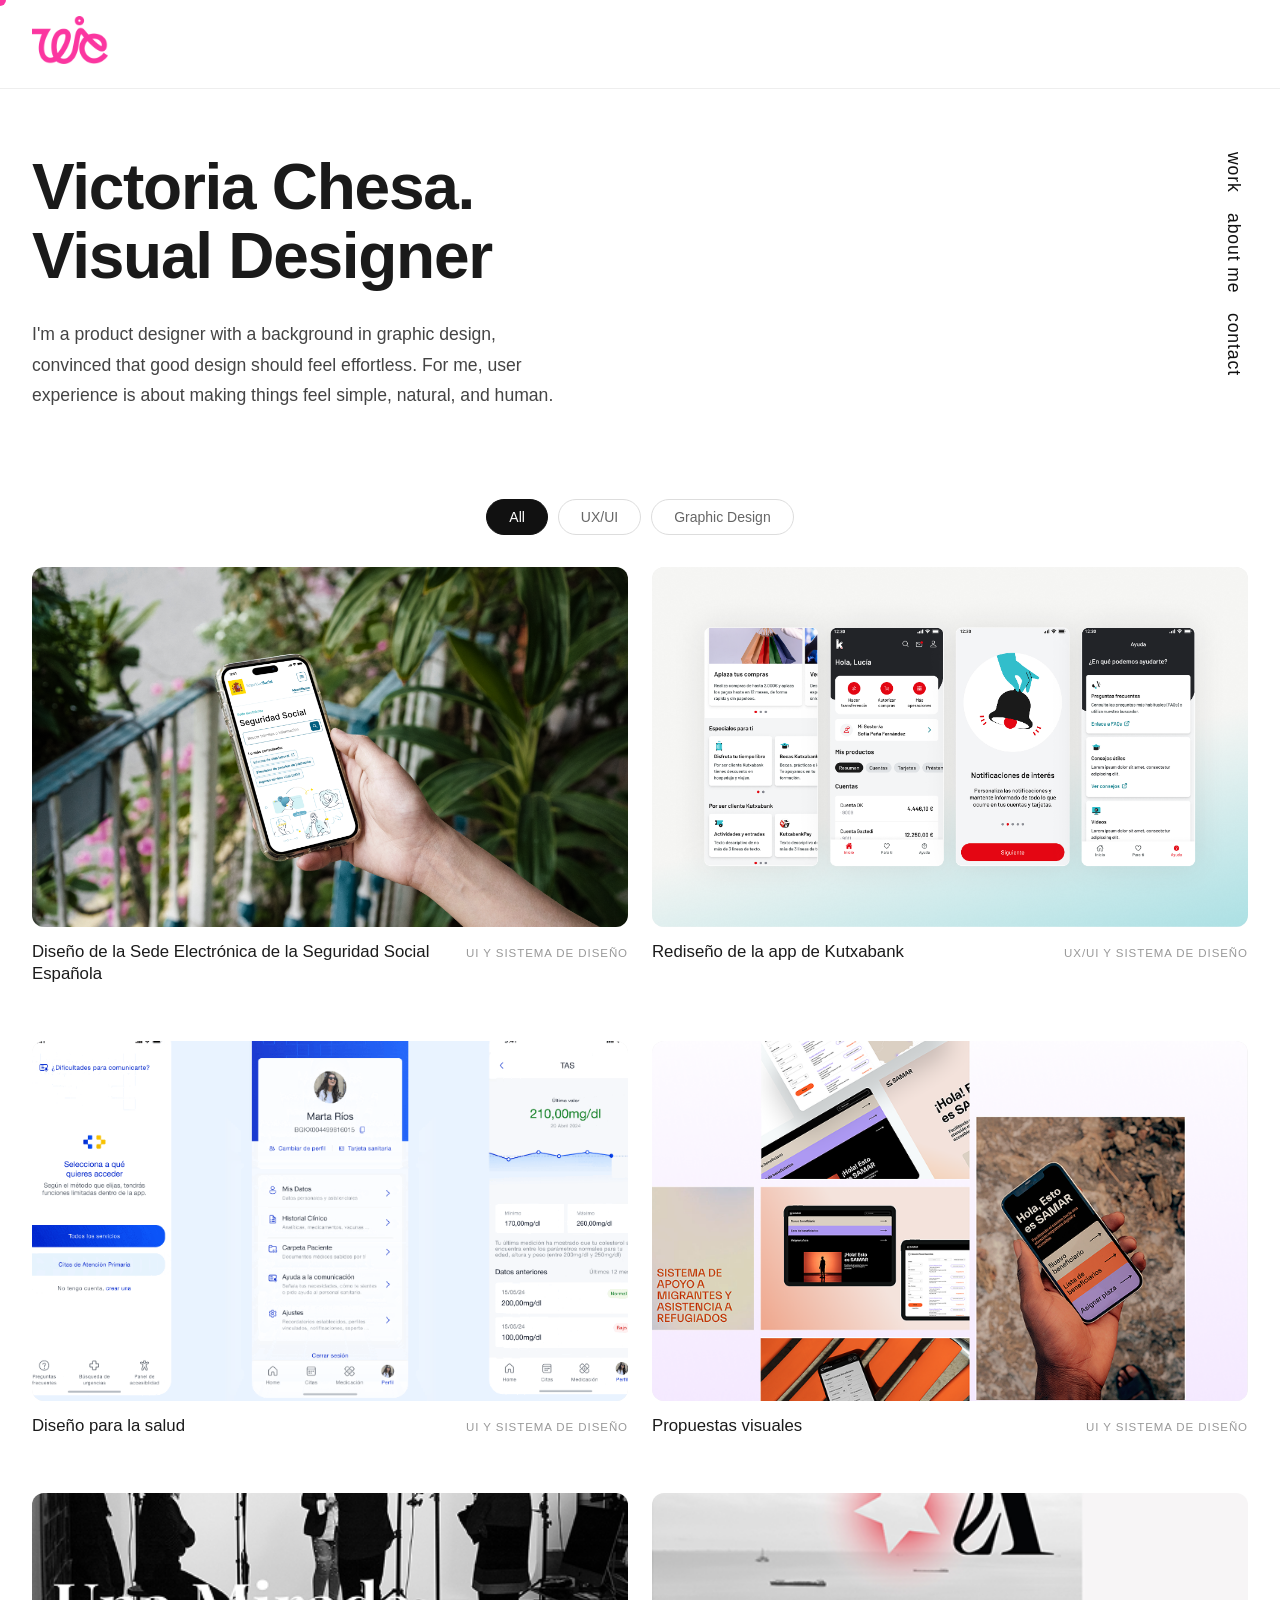
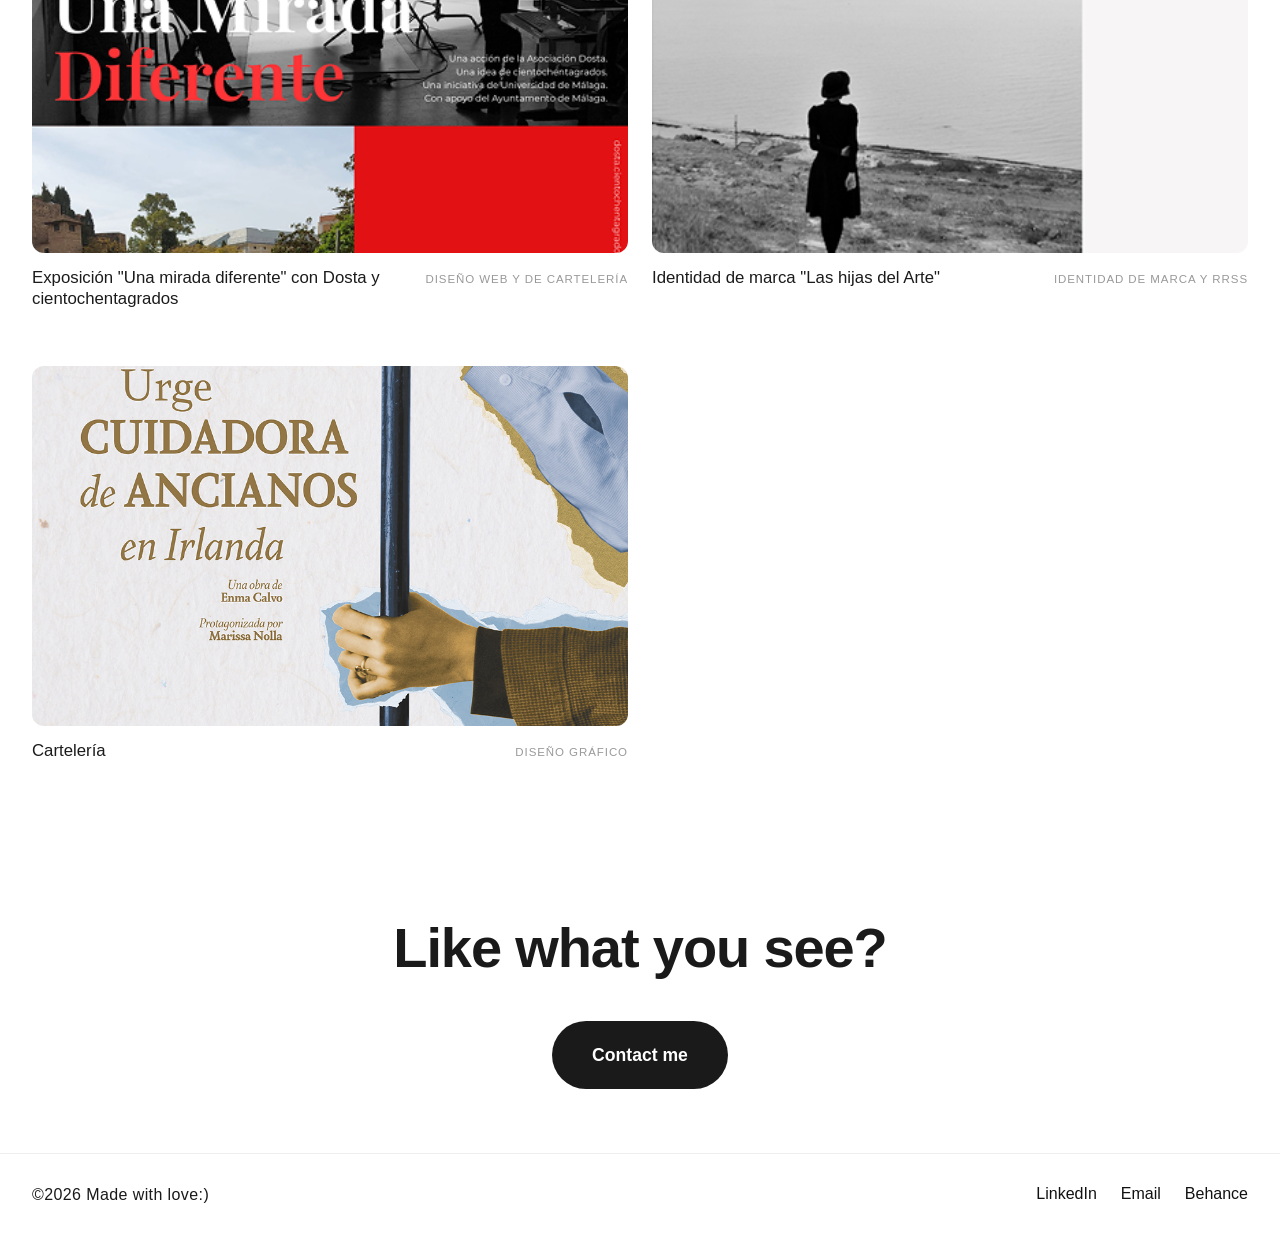
==== index.html @ b7084492 "2agosto" ====
<!DOCTYPE html>
<html lang="es">
<head>
	<meta charset="UTF-8">
	<meta name="viewport" content="width=device-width, initial-scale=1.0">
	<title>Victoria Chesa - Visual Designer</title>
	<meta name="description" content="Victoria Chesa - Diseñadora Visual Portfolio">

	<!-- Custom CSS -->
	<link rel="stylesheet" href="assets/css/main.css">

	<!-- Fonts -->
	<link href="https://api.fontshare.com/v2/css?f[]=satoshi@1&f[]=poppins@1&display=swap" rel="stylesheet">

	<!-- Favicon -->
	<link rel="icon" href="assets/img/favicon.png">
</head>
<body>

	<!-- Header -->
	<header class="main-header">
		<div class="container">
			<a href="index.html">
				<img src="assets/img/pixel rosa.png" class="logo" alt="Victoria Chesa">
			</a>
			<div class="clearfix"></div>
		</div>
	</header>

	<!-- Main -->
	<main>
		<div class="container">

			<!-- Hero -->
			<div class="hero">
				<h1 class="intro__title">
					<span class="hero-highlight">Victoria Chesa.</span><br>
					Visual Designer
				</h1>
				<p class="hero-description">
					I'm a product designer with a background in graphic design, convinced that good design should feel effortless. For me, user experience is about making things feel simple, natural, and human.
				</p>
				<ul class="social-links">
					<li><a href="#works">work</a></li>
					<li><a href="about.html">about me</a></li>
					<li><a href="#contact">contact</a></li>
				</ul>
			</div>

			<!-- Portfolio Filters -->
			<div class="portfolio-filters" id="works">
				<button class="filter-btn active" data-filter="all">All</button>
				<button class="filter-btn" data-filter="uxui">UX/UI</button>
				<button class="filter-btn" data-filter="graphic">Graphic Design</button>
			</div>

			<!-- Portfolio Grid -->
			<div class="portfolio-grid">

				<a href="single-project-SEDE.html">
					<div class="item" data-category="uxui">
						<div class="item-img">
							<img src="assets/img/SEDE-MOCKUP.png" alt="SEDE" class="img-cover">
						</div>
						<div class="item-meta">
							<h2 class="item-title">Diseño de la Sede Electrónica de la Seguridad Social Española</h2>
							<h4>UI y Sistema de diseño</h4>
						</div>
					</div>
				</a>

				<a href="single-project-KUTXA.html">
					<div class="item" data-category="uxui">
						<div class="item-img">
							<img src="assets/img/KUTXA_1.png" alt="Kutxabank" class="img-cover">
						</div>
						<div class="item-meta">
							<h2 class="item-title">Rediseño de la app de Kutxabank</h2>
							<h4>UX/UI y Sistema de diseño</h4>
						</div>
					</div>
				</a>

				<a href="single-project-HEALTH.html">
					<div class="item" data-category="uxui">
						<div class="item-img">
							<img src="assets/img/gifmiscs.gif" alt="Health" class="img-cover">
						</div>
						<div class="item-meta">
							<h2 class="item-title">Diseño para la salud</h2>
							<h4>UI y Sistema de diseño</h4>
						</div>
					</div>
				</a>

				<a href="single-project-MIX.html">
					<div class="item" data-category="uxui">
						<div class="item-img">
							<img src="assets/img/MIX-SAMAR.png" alt="Mix" class="img-cover">
						</div>
						<div class="item-meta">
							<h2 class="item-title">Propuestas visuales</h2>
							<h4>UI y Sistema de diseño</h4>
						</div>
					</div>
				</a>

				<a href="single-project-DOSTA.html">
					<div class="item" data-category="graphic">
						<div class="item-img">
							<img src="assets/img/DOSTA-2.png" alt="Dosta" class="img-cover">
						</div>
						<div class="item-meta">
							<h2 class="item-title">Exposición "Una mirada diferente" con Dosta y cientochentagrados</h2>
							<h4>Diseño web y de cartelería</h4>
						</div>
					</div>
				</a>

				<a href="single-project-LHDA.html">
					<div class="item" data-category="graphic">
						<div class="item-img">
							<img src="assets/img/LHDA-2.png" alt="Las Hijas del Arte" class="img-cover">
						</div>
						<div class="item-meta">
							<h2 class="item-title">Identidad de marca "Las hijas del Arte"</h2>
							<h4>Identidad de marca y RRSS</h4>
						</div>
					</div>
				</a>

				<a href="single-project-CARTELES.html">
					<div class="item" data-category="graphic">
						<div class="item-img">
							<img src="assets/img/CUIDADORA.png" alt="Cartelería" class="img-cover">
						</div>
						<div class="item-meta">
							<h2 class="item-title">Cartelería</h2>
							<h4>Diseño gráfico</h4>
						</div>
					</div>
				</a>

			</div> <!-- /.portfolio-grid -->

			<!-- Footer CTA -->
			<div class="cta" id="contact">
				<h1>Like what you see?</h1>
				<a href="contact.html" class="btn">Contact me</a>
			</div>

		</div> <!-- /.container -->
	</main>

	<!-- Footer -->
	<footer class="footer-default">
		<div class="container">
			<p class="copyright">©2026 Made with love:)</p>
			<ul class="follow-us-links">
				<li><a href="#">LinkedIn</a></li>
				<li><a href="#">Email</a></li>
				<li><a href="#">Behance</a></li>
			</ul>
		</div>
	</footer>

	<!-- JavaScript -->
	<script src="assets/js/main.js"></script>

</body>
</html>
---- assets/css/main.css ----
/*PORTFOLIO VICTORIA CHESA - CSS FINAL LIMPIO*/

/*-----------------------------------------------------
1. General styles
-----------------------------------------------------*/

* {
  box-sizing: border-box;
  margin: 0;
  padding: 0;
}

html {
  overflow-x: hidden;
  overflow-y: scroll;
  scroll-behavior: smooth;
}

body {
  font-family: 'Satoshi', sans-serif;
  font-size: 100%;
  line-height: 1.6;
  background: #fff;
}

/*-----------------------------------------------------
2. Tipografía
-----------------------------------------------------*/

h1, h2 {
  font-family: 'Satoshi', sans-serif;
}

h4, p {
 font-family: 'Poppins', sans-serif;
}

h1 {
  font-size: clamp(2.8rem, 5vw, 4rem);
  font-weight: 800;
  line-height: 1.05;
  letter-spacing: -0.02em;
  color: #1a1a1a;
  -webkit-font-smoothing: antialiased;
  -moz-osx-font-smoothing: grayscale;
}

h2 {
  /* ANTES: 1.25rem — sin peso visual suficiente en cards */
  font-size: 1.4rem;
  font-weight: 600;
  line-height: 1.3;
  color: #1b1b1b;
}

h4 {
  font-size: 0.875rem;
  font-weight: 400;
  line-height: 1.4;
  text-transform: uppercase;
  letter-spacing: 0.05em;
  color: #666;
}

p {
  font-family: 'Poppins', sans-serif;
  font-size: 1rem;
  line-height: 1.7;
  font-weight: 400;
  color: #1a1a1a;
}

a {
  text-decoration: none;
  transition: all 0.2s ease;
  color: #111;
}

/*-----------------------------------------------------
3. Utilidades
-----------------------------------------------------*/

.container {
  /* ANTES: max-width 1170px con padding 20px — demasiado estrecho */
  max-width: 1280px;
  margin: auto;
  padding: 0 48px;
}

.clearfix {
  clear: both;
}

.img-cover {
  display: block;
  object-fit: cover;
  height: 100%;
  width: 100%;
}

.img-responsive {
  display: block;
  max-width: 100%;
  height: auto;
}

.btn {
  display: inline-flex;
  align-items: center;
  gap: 16px;
  padding: 20px 40px;
  background-color: #1a1a1a;
  color: #fff;
  font-family: 'Satoshi', sans-serif;
  font-weight: 600;
  font-size: 1.1rem;
  border-radius: 50px;
  transition: transform 0.3s ease, background-color 0.3s ease;
  border: none;
  cursor: pointer;
}

.btn:hover {
  background-color: #333;
  transform: translateY(-2px);
}

/*-----------------------------------------------------
4. Scroll Anchors
-----------------------------------------------------*/

#works {
  scroll-margin-top: 100px;
}

#contact {
  scroll-margin-top: 80px;
}

/*-----------------------------------------------------
5. Header
-----------------------------------------------------*/

.main-header {
  /* ANTES: padding 24px — un poco alto, se compacta */
  padding: 16px 0;
  position: sticky;
  top: 0;
  background: #fff;
  z-index: 100;
  border-bottom: 1px solid #eee;
}

.main-header .container {
  display: flex;
  justify-content: space-between;
  align-items: center;
}

.logo {
  height: 48px;
  width: auto;
}

.open-nav {
  display: none;
  cursor: pointer;
}

/*-----------------------------------------------------
6. Hero Section
-----------------------------------------------------*/

.hero {
  padding: 64px 0 48px;
  position: relative;
  width: 100%;
}

.intro__title {
  font-family: 'Satoshi', sans-serif;
  font-weight: 800;
  font-size: clamp(2.8rem, 5vw, 4rem);
  line-height: 1.08;
  color: #1a1a1a;
  margin: 0 0 28px 0;
  text-align: left;
  -webkit-font-smoothing: antialiased;
  -moz-osx-font-smoothing: grayscale;
}

.hero-highlight {
  font-weight: 800;
  display: inline;
}

.hero-description {
  font-family: 'Poppins', sans-serif;
  /* ANTES: 1.25rem — parecía grande pero en ese mar de espacio se perdía */
  font-size: 1.1rem;
  line-height: 1.75;
  color: #444;
  text-align: left;
  margin: 0;
  /* ANTES: max-width 700px — demasiado ancho, difícil de leer y sin tensión */
  max-width: 540px;
}

/* Menú vertical DERECHA */
.hero .social-links {
  list-style: none;
  position: absolute;
  right: 0;
  top: 50%;
  transform: translateY(-50%);
  margin: 0;
  padding: 0;
}

.hero .social-links li {
  font-size: 1.1rem;
  font-weight: 500;
  letter-spacing: 0.05em;
  /* ANTES: margin-bottom 32px — mucho espacio entre items del menú */
  margin-bottom: 20px;
  writing-mode: vertical-rl;
  text-transform: lowercase;
}

.hero .social-links a {
  color: #111;
  transition: color 0.2s ease;
}

.hero .social-links a:hover {
  color: #FB36A0;
}

/*-----------------------------------------------------
7. Portfolio Filters
-----------------------------------------------------*/

.portfolio-filters {
  display: flex;
  justify-content: center;
  gap: 10px;
  margin: 40px 0 32px;
  padding: 0 48px;
}

.filter-btn {
  padding: 9px 22px;
  border-radius: 999px;
  border: 1px solid #ddd;
  background: transparent;
  font-family: 'Satoshi', sans-serif;
  font-size: 0.875rem;
  font-weight: 500;
  color: #666;
  cursor: pointer;
  transition: all 0.2s ease;
}

.filter-btn.active,
.filter-btn:hover {
  background: #111;
  color: #fff;
  border-color: #111;
}

/*-----------------------------------------------------
8. Portfolio Grid
-----------------------------------------------------*/
.portfolio-grid {
  display: grid;
  grid-template-columns: repeat(2, 1fr);
  gap: 24px;
  row-gap: 56px;
  padding: 0 0 80px;
}

.portfolio-grid a {
  text-decoration: none;
  color: inherit;
  display: block;
}

.item {
  background: transparent;
  padding: 0;
  display: flex;
  flex-direction: column;
  width: 100%;
  height: auto;
  border-radius: 0;
  transition: none;
}

/* Wrapper relativo para el overlay de hover */
.item-img {
  position: relative;
  width: 100%;
  aspect-ratio: 3 / 2;
  overflow: hidden;
  border-radius: 12px;
  margin-bottom: 14px;
  background: #f0f0f0;
}

.item-img img {
  width: 100%;
  height: 100%;
  object-fit: cover;
  transition: transform 0.5s ease;
}

/* Overlay oscuro en hover */
.item-img::after {
  content: '';
  position: absolute;
  inset: 0;
  background: rgba(0, 0, 0, 0.28);
  opacity: 0;
  transition: opacity 0.35s ease;
  border-radius: 12px;
}

/* Badge "Ver proyecto" en hover */
.item-img::before {
  content: 'Ver proyecto →';
  position: absolute;
  top: 50%;
  left: 50%;
  transform: translate(-50%, -50%) scale(0.9);
  z-index: 2;
  background: #fff;
  color: #111;
  font-family: 'Satoshi', sans-serif;
  font-size: 0.8rem;
  font-weight: 600;
  letter-spacing: 0.06em;
  text-transform: uppercase;
  padding: 10px 20px;
  border-radius: 999px;
  opacity: 0;
  transition: opacity 0.35s ease, transform 0.35s ease;
  white-space: nowrap;
}

.portfolio-grid a:hover .item-img img {
  transform: scale(1.04);
}

.portfolio-grid a:hover .item-img::after {
  opacity: 1;
}

.portfolio-grid a:hover .item-img::before {
  opacity: 1;
  transform: translate(-50%, -50%) scale(1);
}

/* Texto debajo: título izquierda, categoría derecha */
.item-meta {
  display: flex;
  justify-content: space-between;
  align-items: baseline;
  gap: 16px;
}

.item-title {
  font-family: 'Satoshi', sans-serif;
  font-size: 1.05rem;
  font-weight: 400;
  line-height: 1.3;
  margin: 0;
  color: #1b1b1b;
}

.item h4 {
  font-family: 'Satoshi', sans-serif;
  font-size: 0.72rem;
  font-weight: 500;
  text-transform: uppercase;
  letter-spacing: 0.08em;
  color: #999;
  margin: 0;
  white-space: nowrap;
}

/*-----------------------------------------------------
9. Footer CTA
-----------------------------------------------------*/

.cta {
  text-align: center;
  /* ANTES: padding 120px 0 80px — demasiado espacio encima */
  padding: 72px 0 64px;
  width: 100%;
}

.cta h1 {
  font-size: 3.5rem;
  font-weight: 900;
  line-height: 1.2;
  margin-bottom: 40px;
  color: #1a1a1a;
}

/*-----------------------------------------------------
10. Footer Simple
-----------------------------------------------------*/

.footer-default {
  height: 80px;
  line-height: 80px;
  border-top: 1px solid #eee;
}

.footer-default .container {
  display: flex;
  justify-content: space-between;
  align-items: center;
}

.footer-default .copyright {
  float: left;
  font-weight: 500;
  letter-spacing: 0.4px;
}

.footer-default .follow-us-links {
  list-style: none;
  display: flex;
  gap: 24px;
  margin: 0;
  padding: 0;
  float: right;
}

.footer-default .follow-us-links li {
  margin: 0;
}

.footer-default .follow-us-links a {
  color: #111;
  font-size: 1rem;
  transition: color 0.2s ease;
  line-height: 1;
}

.footer-default .follow-us-links a:hover {
  color: #FB36A0;
}

/*-----------------------------------------------------
11. Single Project Page
-----------------------------------------------------*/
.single-project .intro {
  margin: 72px 0 88px 0;
}

.single-project .intro h1 {
  font-size: 3.75rem;
  font-weight: 600;
  margin: 0 0 25px -3px;
  text-transform: none;
}

.single-project .intro ul {
  float: left;
  list-style: none;
  margin-top: 48px;
  width: 50%;
}

.single-project .intro ul li {
  font-size: 1rem;
  font-weight: 300;
  letter-spacing: .1px;
  margin-bottom: 8px;
  text-transform: capitalize;
}

.single-project .intro p {
  float: right;
  font-size: 1.125rem;
  font-weight: 300;
  line-height: 1.9;
  margin-top: 48px;
  width: 50%;
}

.single-project .info {
  font-size: 1.125rem;
  font-weight: 300;
  line-height: 1.9;
  margin: 110px 0;
  width: 60%;
}

.img-full {
  height: 100%;
  width: 100%;
}

.img-halved .item {
  float: left;
  height: 670px;
  width: 48.75%;
}

.single-project img {
  display: block;
  width: 100%;
  height: 100%;
  object-fit: cover;
}

/*-----------------------------------------------------
14. Project Navigation
-----------------------------------------------------*/

.project-navigation-simple {
  display: flex;
  justify-content: space-between;
  align-items: center;
  margin-top: 100px;
  padding: 48px 0;
  border-top: 1px solid #eee;
  max-width: 1280px;
  margin-left: auto;
  margin-right: auto;
  padding-left: 48px;
  padding-right: 48px;
}

.nav-btn {
  font-family: 'Satoshi', sans-serif;
  font-size: 1.5rem;
  font-weight: 700;
  color: #111;
  text-decoration: none;
  transition: color 0.2s ease;
}

.nav-btn:hover {
  color: #FB36A0;
}

/*-----------------------------------------------------
15. Ocultar menú móvil en desktop
-----------------------------------------------------*/

.aside-navigation-overlay {
  display: none;
}

/*-----------------------------------------------------
16. Responsive
-----------------------------------------------------*/

@media (max-width: 1280px) {
  .container {
    padding: 0 32px;
  }

  .portfolio-grid {
    grid-template-columns: repeat(2, 1fr);
    padding: 0 0 80px;
  }

  .item-img {
    height: 360px;
  }
}

@media (max-width: 1024px) {
  .container {
    padding: 0 24px;
  }

  .item-img {
    height: 320px;
  }

  .gallery-item {
    width: 500px;
    height: 350px;
  }
}

@media (max-width: 768px) {
  .open-nav {
    display: block;
  }

  .container {
    padding: 0 20px;
  }

  .hero {
    padding: 48px 0 40px;
  }

  .intro__title {
    font-size: 2.5rem;
    text-align: center;
    margin-bottom: 16px;
  }

  .hero-description {
    font-size: 1rem;
    text-align: center;
  }

  .hero .social-links {
    position: static;
    display: flex;
    flex-direction: row;
    justify-content: center;
    gap: 16px;
    margin-top: 32px;
  }

  .hero .social-links li {
    writing-mode: horizontal-tb;
    margin-bottom: 0;
    font-size: 0.9rem;
  }

  .portfolio-filters {
    gap: 8px;
    margin: 20px 0 20px;
  }

  .filter-btn {
    padding: 8px 16px;
    font-size: 0.8rem;
  }

  .portfolio-grid {
    grid-template-columns: 1fr;
    gap: 24px;
    padding: 0 0 60px;
  }

  .item {
    width: 100%;
    padding: 16px 16px 20px;
  }

  .item-img {
    height: 260px;
  }

  .cta {
    padding: 60px 20px 48px;
  }

  .cta h1 {
    font-size: 2rem;
  }

  .footer-default .container {
    flex-direction: column;
    gap: 24px;
    text-align: center;
  }

  .intro-grid {
    grid-template-columns: 1fr;
    gap: 32px;
  }

  .single-project .intro h1 {
    font-size: 2rem;
    margin-bottom: 24px;
  }

  .gallery-scroll {
    padding: 20px;
  }

  .gallery-item {
    width: 85vw;
    height: 300px;
  }

  .single-project .info {
    margin: 60px 0;
  }

  .img-halved {
    grid-template-columns: 1fr;
    gap: 20px;
  }

  .project-navigation-simple {
    margin-top: 60px;
    padding: 32px 20px;
  }

  .nav-btn {
    font-size: 1.2rem;
  }
}

@media (min-width: 769px) {
  .open-nav {
    display: none;
  }
}

/* Fix imágenes en páginas de proyecto */
.single-project .item {
  background: none;
  border-radius: 0;
}

* { cursor: none; }

.cursor {
  width: 12px;
  height: 12px;
  background: #FB36A0;
  border-radius: 50%;
  position: fixed;
  top: 0;
  left: 0;
  pointer-events: none;
  z-index: 9999;
  transform: translate(-50%, -50%);
  transition: transform 0.15s ease, width 0.2s ease, height 0.2s ease;
}

.cursor.hover {
  width: 28px;
  height: 28px;
  background: #FB36A0;
  opacity: 0.5;
}

/*-----------------------------------------------------
About Me
-----------------------------------------------------*/

.about-wrapper {
  padding: 64px 0 100px;
}

.about-intro {
  display: grid;
  grid-template-columns: 1fr 1fr;
  gap: 80px;
  margin-bottom: 56px;
  align-items: end;
}

.about-intro h1 {
  font-size: clamp(2.4rem, 4vw, 3.4rem);
  font-weight: 800;
  line-height: 1.06;
  letter-spacing: -0.02em;
  color: #1a1a1a;
  margin-bottom: 20px;
}

.about-bio {
  font-family: 'Poppins', sans-serif;
  font-size: 0.95rem;
  line-height: 1.75;
  color: #555;
}

.about-grid {
  display: grid;
  grid-template-columns: repeat(12, 1fr);
  gap: 12px;
}

.cell--photo {
  grid-column: span 4;
  border-radius: 16px;
  overflow: hidden;
  min-height: 500px;
  background: #f0f0f0;
}

.cell--photo img {
  width: 100%; height: 100%;
  object-fit: cover; display: block;
}

.cell--photo-placeholder {
  width: 100%; height: 100%; min-height: 500px;
  display: flex; align-items: center;
  justify-content: center; flex-direction: column;
  gap: 8px; color: #ccc;
  font-family: 'Satoshi', sans-serif; font-size: 0.8rem;
}

.cell--exp {
  grid-column: span 4;
  padding: 32px 28px;
  display: flex;
  flex-direction: column;
  gap: 36px;
}

.exp-block-label {
  font-family: 'Satoshi', sans-serif;
  font-size: 0.7rem;
  font-weight: 600;
  text-transform: uppercase;
  letter-spacing: 0.1em;
  color: #bbb;
  margin-bottom: 14px;
  display: block;
}

.exp-row {
  display: flex;
  justify-content: space-between;
  align-items: baseline;
  padding: 9px 0;
  border-bottom: 1px solid #f0f0f0;
  gap: 12px;
}

.exp-row:last-child { border-bottom: none; }

.exp-name {
  font-family: 'Satoshi', sans-serif;
  font-size: 0.88rem;
  font-weight: 500;
  color: #1a1a1a;
}

.exp-role {
  font-family: 'Poppins', sans-serif;
  font-size: 0.72rem;
  color: #aaa;
  flex-shrink: 0;
}

.cell--skills {
  grid-column: span 4;
  padding: 32px 28px;
}

.skills-pills {
  display: flex;
  flex-wrap: wrap;
  gap: 8px;
  margin-top: 4px;
}

.skills-pills span {
  font-family: 'Satoshi', sans-serif;
  font-size: 0.78rem;
  font-weight: 500;
  color: #555;
  border: 1px solid #e8e8e8;
  padding: 6px 14px;
  border-radius: 999px;
}

.cell--img {
  overflow: hidden;
  border-radius: 16px;
  background: #f0f0f0;
}

.cell--img img {
  width: 100%; height: 100%;
  min-height: 220px;
  object-fit: cover; display: block;
  transition: transform 0.4s ease;
}

.cell--img:hover img { transform: scale(1.04); }

.cell--img-placeholder {
  width: 100%; min-height: 220px;
  display: flex; align-items: center;
  justify-content: center; color: #ccc; font-size: 1.8rem;
}

.cell--photography { grid-column: span 6; }
.cell--art         { grid-column: span 6; }

.cell--social {
  grid-column: span 12;
  padding: 20px 0;
  display: flex;
  align-items: center;
  gap: 32px;
  border-top: 1px solid #f0f0f0;
  margin-top: 8px;
}

.cell--social span {
  font-family: 'Satoshi', sans-serif;
  font-size: 0.72rem;
  font-weight: 500;
  text-transform: uppercase;
  letter-spacing: 0.08em;
  color: #ccc;
}

.cell--social .social-item {
  font-family: 'Satoshi', sans-serif;
  font-size: 0.88rem;
  font-weight: 500;
  color: #1a1a1a;
  text-decoration: none;
  transition: color 0.2s ease;
}

.cell--social .social-item:hover { color: #FB36A0; }

@media (max-width: 1024px) {
  .about-grid { grid-template-columns: repeat(6, 1fr); }
  .cell--photo { grid-column: span 3; }
  .cell--exp   { grid-column: span 3; }
  .cell--skills { grid-column: span 6; }
  .cell--photography { grid-column: span 3; }
  .cell--art { grid-column: span 3; }
}

@media (max-width: 768px) {
  .about-wrapper { padding: 40px 0 80px; }
  .about-intro { grid-template-columns: 1fr; gap: 20px; }
  .about-grid  { grid-template-columns: 1fr; }
  .cell--photo, .cell--exp, .cell--skills,
  .cell--photography, .cell--art { grid-column: span 1; }
}
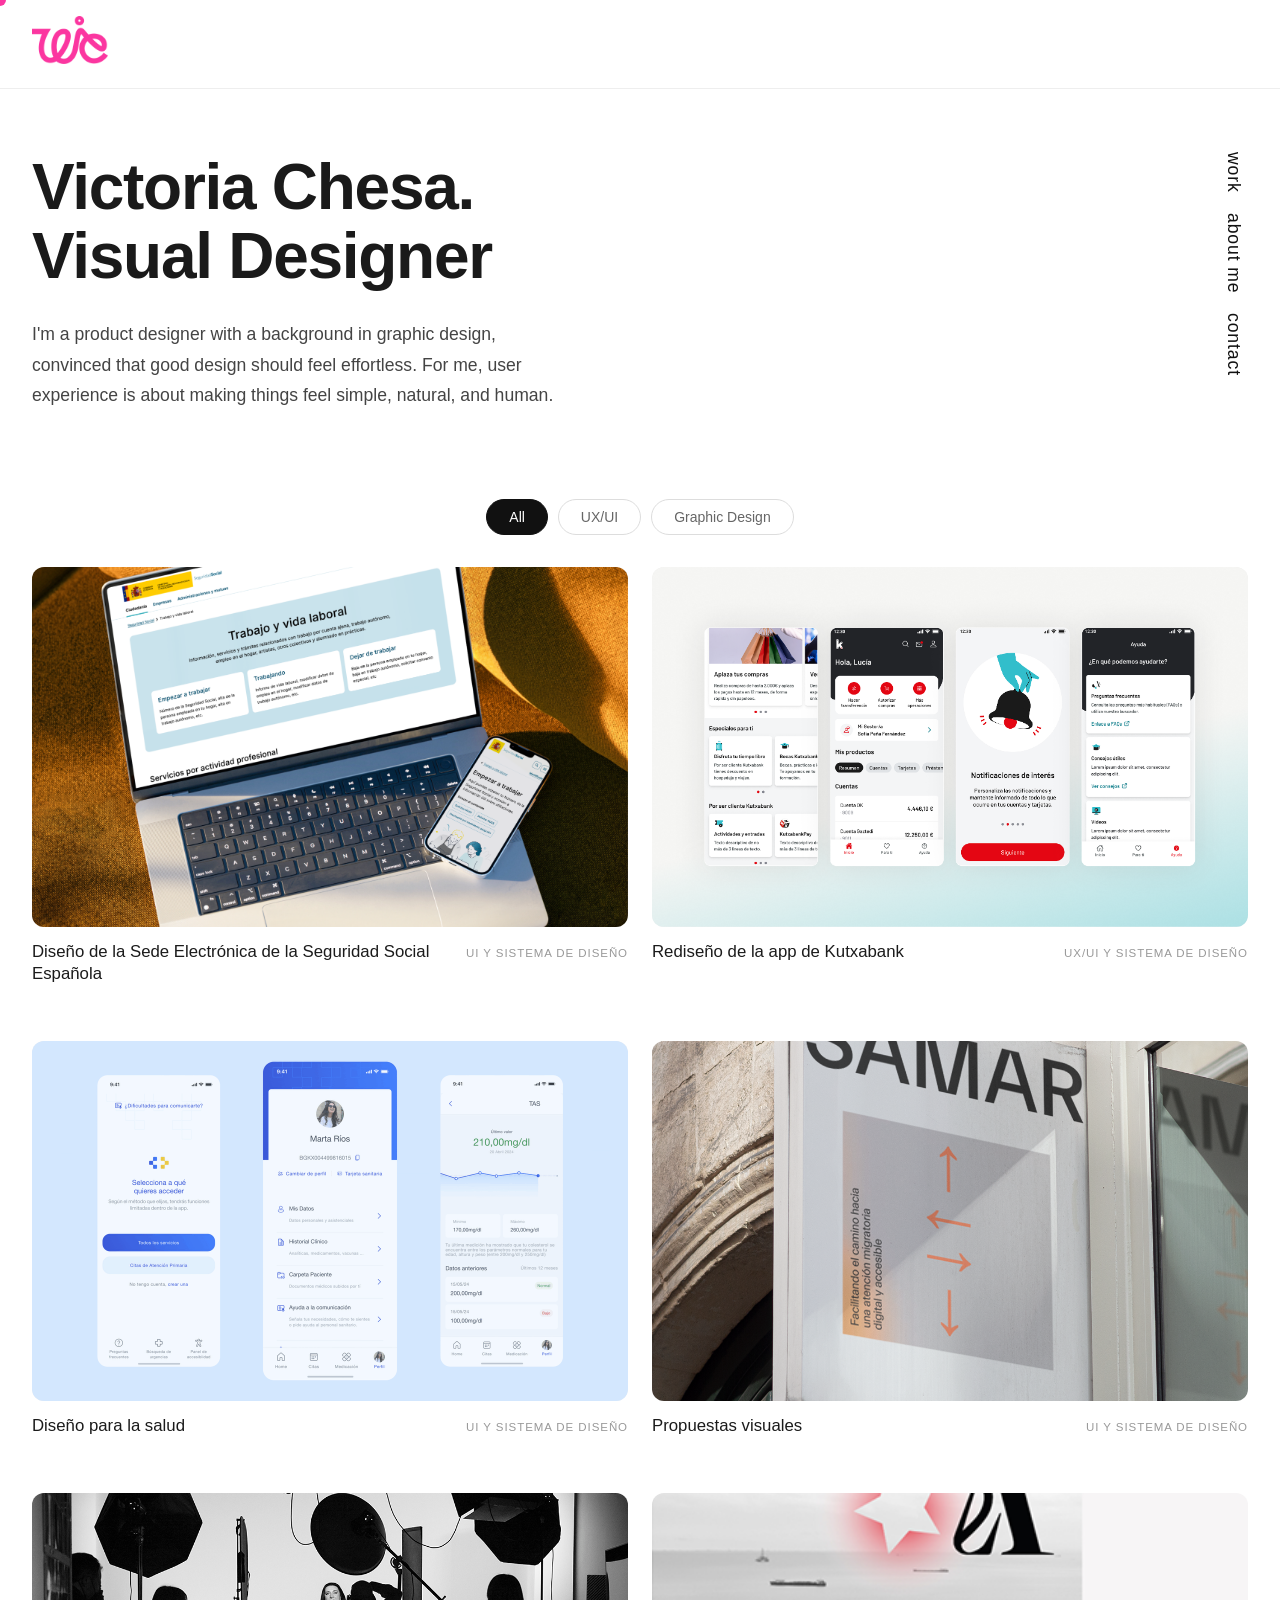
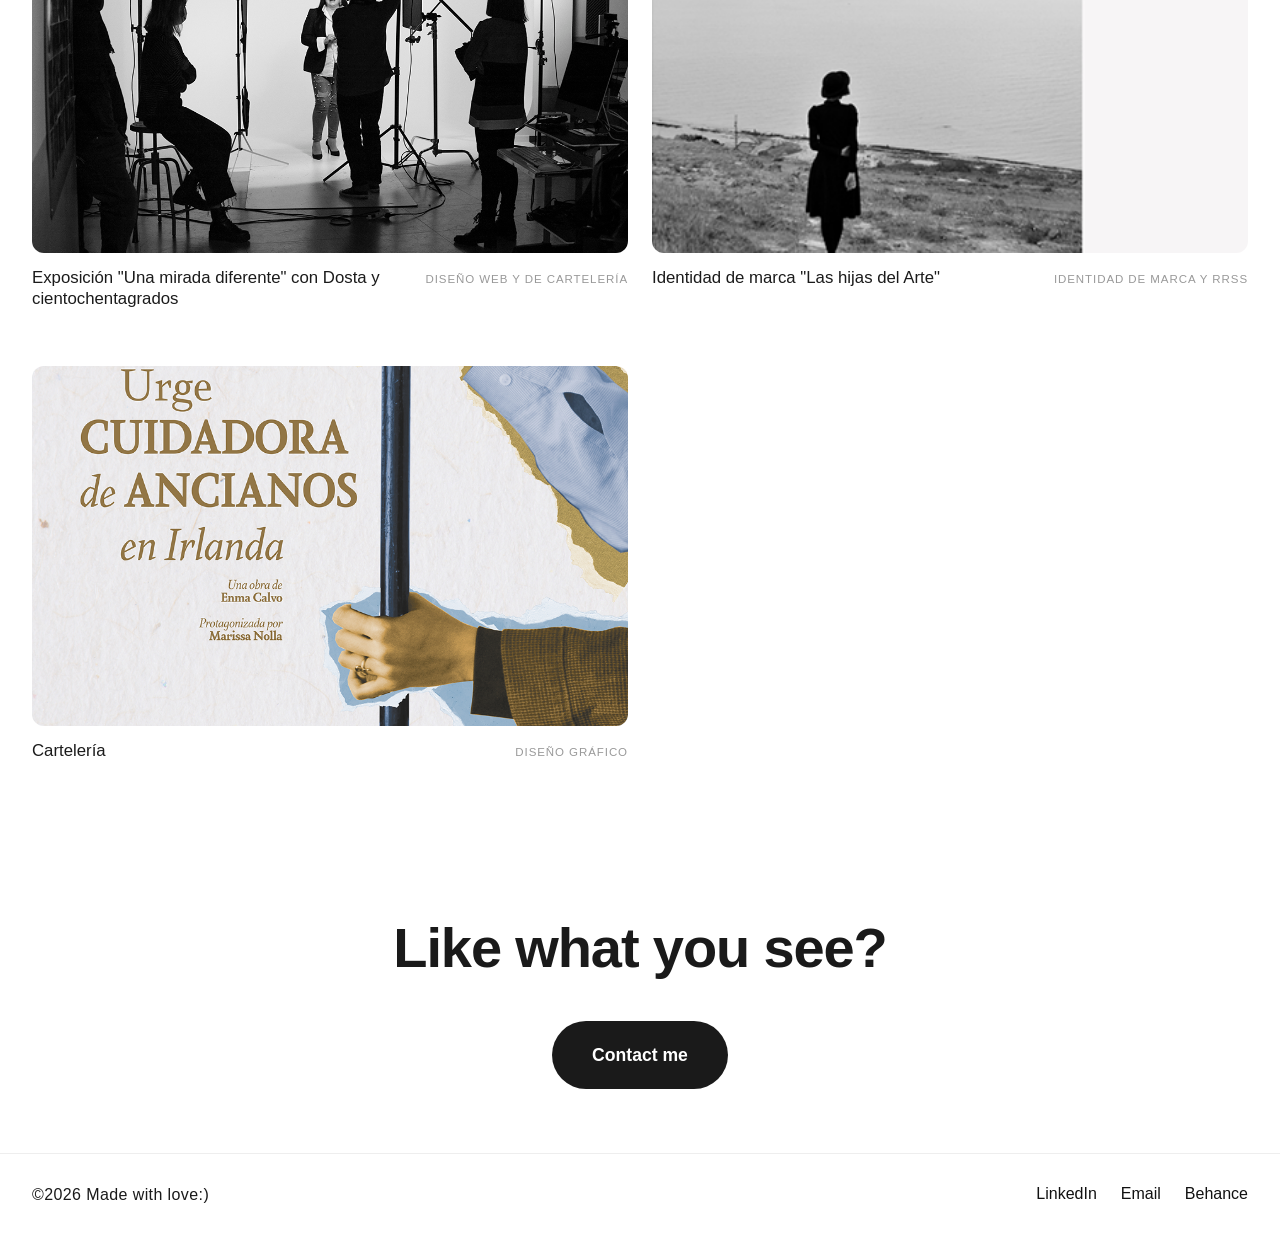
==== commit 59a24ca7: "lunes14" ====
--- a/index.html
+++ b/index.html
@@ -60,7 +60,7 @@
 				<a href="single-project-SEDE.html">
 					<div class="item" data-category="uxui">
 						<div class="item-img">
-							<img src="assets/img/SEDE-MOCKUP.png" alt="SEDE" class="img-cover">
+							<img src="assets/img/sede_portada.png" alt="SEDE" class="img-cover">
 						</div>
 						<div class="item-meta">
 							<h2 class="item-title">Diseño de la Sede Electrónica de la Seguridad Social Española</h2>
@@ -84,7 +84,7 @@
 				<a href="single-project-HEALTH.html">
 					<div class="item" data-category="uxui">
 						<div class="item-img">
-							<img src="assets/img/gifmiscs.gif" alt="Health" class="img-cover">
+							<img src="assets/img/videomiscs_ok.gif" alt="Health" class="img-cover">
 						</div>
 						<div class="item-meta">
 							<h2 class="item-title">Diseño para la salud</h2>
@@ -96,7 +96,7 @@
 				<a href="single-project-MIX.html">
 					<div class="item" data-category="uxui">
 						<div class="item-img">
-							<img src="assets/img/MIX-SAMAR.png" alt="Mix" class="img-cover">
+							<img src="assets/img/samar_portada.png" alt="Mix" class="img-cover">
 						</div>
 						<div class="item-meta">
 							<h2 class="item-title">Propuestas visuales</h2>
@@ -108,7 +108,7 @@
 				<a href="single-project-DOSTA.html">
 					<div class="item" data-category="graphic">
 						<div class="item-img">
-							<img src="assets/img/DOSTA-2.png" alt="Dosta" class="img-cover">
+							<img src="assets/img/dosta_portada.jpg" alt="Dosta" class="img-cover">
 						</div>
 						<div class="item-meta">
 							<h2 class="item-title">Exposición "Una mirada diferente" con Dosta y cientochentagrados</h2>
--- a/assets/css/main.css
+++ b/assets/css/main.css
@@ -740,199 +740,269 @@
   background: #FB36A0;
   opacity: 0.5;
 }
-
-/*-----------------------------------------------------
-About Me
+/*-----------------------------------------------------
+About
 -----------------------------------------------------*/
 
 .about-wrapper {
-  padding: 64px 0 100px;
-}
+  padding: 56px 0 100px;
+}
+
+
+/* INTRO */
 
 .about-intro {
   display: grid;
   grid-template-columns: 1fr 1fr;
-  gap: 80px;
+  gap: 48px;
   margin-bottom: 56px;
-  align-items: end;
+  align-items: start;
 }
 
 .about-intro h1 {
-  font-size: clamp(2.4rem, 4vw, 3.4rem);
+  font-family: 'Satoshi', sans-serif;
+  font-size: clamp(2.8rem, 5vw, 4rem);
   font-weight: 800;
-  line-height: 1.06;
+  line-height: 1.05;
   letter-spacing: -0.02em;
+  margin-bottom: 16px;
   color: #1a1a1a;
-  margin-bottom: 20px;
+  -webkit-font-smoothing: antialiased;
+  -moz-osx-font-smoothing: grayscale;
 }
 
 .about-bio {
   font-family: 'Poppins', sans-serif;
-  font-size: 0.95rem;
-  line-height: 1.75;
-  color: #555;
-}
+  font-size: 0.9rem;
+  line-height: 1.8;
+  color: #444;
+}
+
+
+/* GRID */
 
 .about-grid {
   display: grid;
   grid-template-columns: repeat(12, 1fr);
-  gap: 12px;
+  gap: 16px;
 }
 
 .cell--photo {
   grid-column: span 4;
-  border-radius: 16px;
-  overflow: hidden;
-  min-height: 500px;
-  background: #f0f0f0;
+  grid-row: 1;
 }
 
 .cell--photo img {
-  width: 100%; height: 100%;
-  object-fit: cover; display: block;
-}
-
-.cell--photo-placeholder {
-  width: 100%; height: 100%; min-height: 500px;
-  display: flex; align-items: center;
-  justify-content: center; flex-direction: column;
-  gap: 8px; color: #ccc;
-  font-family: 'Satoshi', sans-serif; font-size: 0.8rem;
+  width: 100%;
+  height: 100%;
+  display: block;
+  object-fit: cover;
 }
 
 .cell--exp {
   grid-column: span 4;
-  padding: 32px 28px;
+  grid-row: 1;
   display: flex;
   flex-direction: column;
-  gap: 36px;
-}
+  gap: 28px;
+}
+
+.cell--skills {
+  grid-column: span 4;
+  grid-row: 1;
+}
+
+
+/* CHIP — solo títulos de sección */
 
 .exp-block-label {
-  font-family: 'Satoshi', sans-serif;
-  font-size: 0.7rem;
-  font-weight: 600;
-  text-transform: uppercase;
-  letter-spacing: 0.1em;
-  color: #bbb;
-  margin-bottom: 14px;
-  display: block;
+  display: inline-flex;
+  padding: 6px 14px;
+  border-radius: 999px;
+  border: 1px solid #ddd;
+  background: transparent;
+  font-family: 'Satoshi', sans-serif;
+  font-size: 0.72rem;
+  font-weight: 500;
+  color: #666;
+  margin-bottom: 12px;
+}
+
+
+/* LISTAS EXPERIENCIA */
+
+.exp-list {
+  display: flex;
+  flex-direction: column;
+  gap: 6px;
 }
 
 .exp-row {
-  display: flex;
-  justify-content: space-between;
-  align-items: baseline;
-  padding: 9px 0;
-  border-bottom: 1px solid #f0f0f0;
-  gap: 12px;
-}
-
-.exp-row:last-child { border-bottom: none; }
-
-.exp-name {
-  font-family: 'Satoshi', sans-serif;
-  font-size: 0.88rem;
-  font-weight: 500;
-  color: #1a1a1a;
+  font-family: 'Satoshi', sans-serif;
+  font-size: 0.9rem;
+  line-height: 1.5;
+  color: #111;
 }
 
 .exp-role {
   font-family: 'Poppins', sans-serif;
-  font-size: 0.72rem;
-  color: #aaa;
-  flex-shrink: 0;
-}
-
-.cell--skills {
-  grid-column: span 4;
-  padding: 32px 28px;
-}
-
-.skills-pills {
+  font-size: 0.78rem;
+  color: #999;
+  margin-left: 4px;
+}
+
+
+/* CAPABILITIES — lista texto plano, sin pills */
+
+.cap-list {
   display: flex;
-  flex-wrap: wrap;
-  gap: 8px;
-  margin-top: 4px;
-}
-
-.skills-pills span {
-  font-family: 'Satoshi', sans-serif;
-  font-size: 0.78rem;
-  font-weight: 500;
-  color: #555;
-  border: 1px solid #e8e8e8;
-  padding: 6px 14px;
-  border-radius: 999px;
-}
-
-.cell--img {
+  flex-direction: column;
+  gap: 5px;
+}
+
+.cap-list span {
+  font-family: 'Satoshi', sans-serif;
+  font-size: 0.9rem;
+  color: #111;
+}
+
+
+/* GALERÍA — sin border-radius, gap mínimo */
+
+.about-gallery {
+  display: grid;
+  grid-template-columns: 5fr 4fr 3fr;
+  grid-template-rows: 1fr 1fr;
+  gap: 6px;
+  margin-top: 48px;
+}
+
+.cell--photography {
+  grid-column: 1;
+  grid-row: 1 / span 2;
   overflow: hidden;
-  border-radius: 16px;
+}
+
+.cell--art {
+  grid-column: 2;
+  grid-row: 1;
+  overflow: hidden;
+}
+
+.cell--art2 {
+  grid-column: 2;
+  grid-row: 2;
+  overflow: hidden;
+}
+
+.cell--extra {
+  grid-column: 3;
+  grid-row: 1 / span 2;
   background: #f0f0f0;
 }
 
-.cell--img img {
-  width: 100%; height: 100%;
-  min-height: 220px;
-  object-fit: cover; display: block;
+.cell--photography img,
+.cell--art img,
+.cell--art2 img {
+  width: 100%;
+  height: 100%;
+  display: block;
+  object-fit: cover;
   transition: transform 0.4s ease;
 }
 
-.cell--img:hover img { transform: scale(1.04); }
-
-.cell--img-placeholder {
-  width: 100%; min-height: 220px;
-  display: flex; align-items: center;
-  justify-content: center; color: #ccc; font-size: 1.8rem;
-}
-
-.cell--photography { grid-column: span 6; }
-.cell--art         { grid-column: span 6; }
+.cell--photography { min-height: 420px; }
+.cell--art,
+.cell--art2 { min-height: 207px; }
+.cell--extra { min-height: 420px; }
+
+.cell--photography:hover img,
+.cell--art:hover img,
+.cell--art2:hover img {
+  transform: scale(1.03);
+}
+
+
+/* SOCIAL */
 
 .cell--social {
-  grid-column: span 12;
-  padding: 20px 0;
   display: flex;
   align-items: center;
   gap: 32px;
-  border-top: 1px solid #f0f0f0;
-  margin-top: 8px;
+  margin-top: 24px;
+  padding-top: 24px;
+  border-top: 1px solid #efefef;
 }
 
 .cell--social span {
   font-family: 'Satoshi', sans-serif;
   font-size: 0.72rem;
-  font-weight: 500;
+  color: #999;
   text-transform: uppercase;
   letter-spacing: 0.08em;
-  color: #ccc;
-}
-
-.cell--social .social-item {
-  font-family: 'Satoshi', sans-serif;
-  font-size: 0.88rem;
+}
+
+.social-item {
+  text-decoration: none;
+  font-family: 'Satoshi', sans-serif;
+  font-size: 0.9rem;
   font-weight: 500;
-  color: #1a1a1a;
-  text-decoration: none;
-  transition: color 0.2s ease;
-}
-
-.cell--social .social-item:hover { color: #FB36A0; }
-
-@media (max-width: 1024px) {
-  .about-grid { grid-template-columns: repeat(6, 1fr); }
-  .cell--photo { grid-column: span 3; }
-  .cell--exp   { grid-column: span 3; }
-  .cell--skills { grid-column: span 6; }
-  .cell--photography { grid-column: span 3; }
-  .cell--art { grid-column: span 3; }
+  color: #111;
+  transition: color 0.2s;
+}
+
+.social-item:hover {
+  color: #FB36A0;
+}
+
+
+/* RESPONSIVE */
+
+@media (max-width: 1100px) {
+  .about-grid {
+    grid-template-columns: repeat(6, 1fr);
+  }
+
+  .cell--photo  { grid-column: span 3; grid-row: auto; }
+  .cell--exp    { grid-column: span 3; grid-row: auto; }
+  .cell--skills { grid-column: span 6; grid-row: auto; }
+
+  .about-gallery {
+    grid-template-columns: 1fr 1fr;
+    grid-template-rows: auto;
+  }
+
+  .cell--photography { grid-column: 1; grid-row: 1 / span 2; min-height: 300px; }
+  .cell--art         { grid-column: 2; grid-row: 1; min-height: 180px; }
+  .cell--art2        { grid-column: 2; grid-row: 2; min-height: 180px; }
+  .cell--extra       { display: none; }
 }
 
 @media (max-width: 768px) {
   .about-wrapper { padding: 40px 0 80px; }
-  .about-intro { grid-template-columns: 1fr; gap: 20px; }
-  .about-grid  { grid-template-columns: 1fr; }
-  .cell--photo, .cell--exp, .cell--skills,
-  .cell--photography, .cell--art { grid-column: span 1; }
-}+
+  .about-intro {
+    grid-template-columns: 1fr;
+    gap: 24px;
+    margin-bottom: 40px;
+  }
+
+  .about-intro h1 { font-size: 2.6rem; }
+
+  .about-grid { grid-template-columns: 1fr; gap: 32px; }
+
+  .cell--photo,
+  .cell--exp,
+  .cell--skills { grid-column: 1; grid-row: auto; }
+
+  .about-gallery {
+    grid-template-columns: 1fr;
+    grid-template-rows: auto;
+    margin-top: 32px;
+  }
+
+  .cell--photography { grid-column: 1; grid-row: auto; min-height: 260px; }
+  .cell--art         { grid-column: 1; grid-row: auto; min-height: 220px; }
+  .cell--art2        { grid-column: 1; grid-row: auto; min-height: 220px; }
+  .cell--extra       { display: none; }
+}
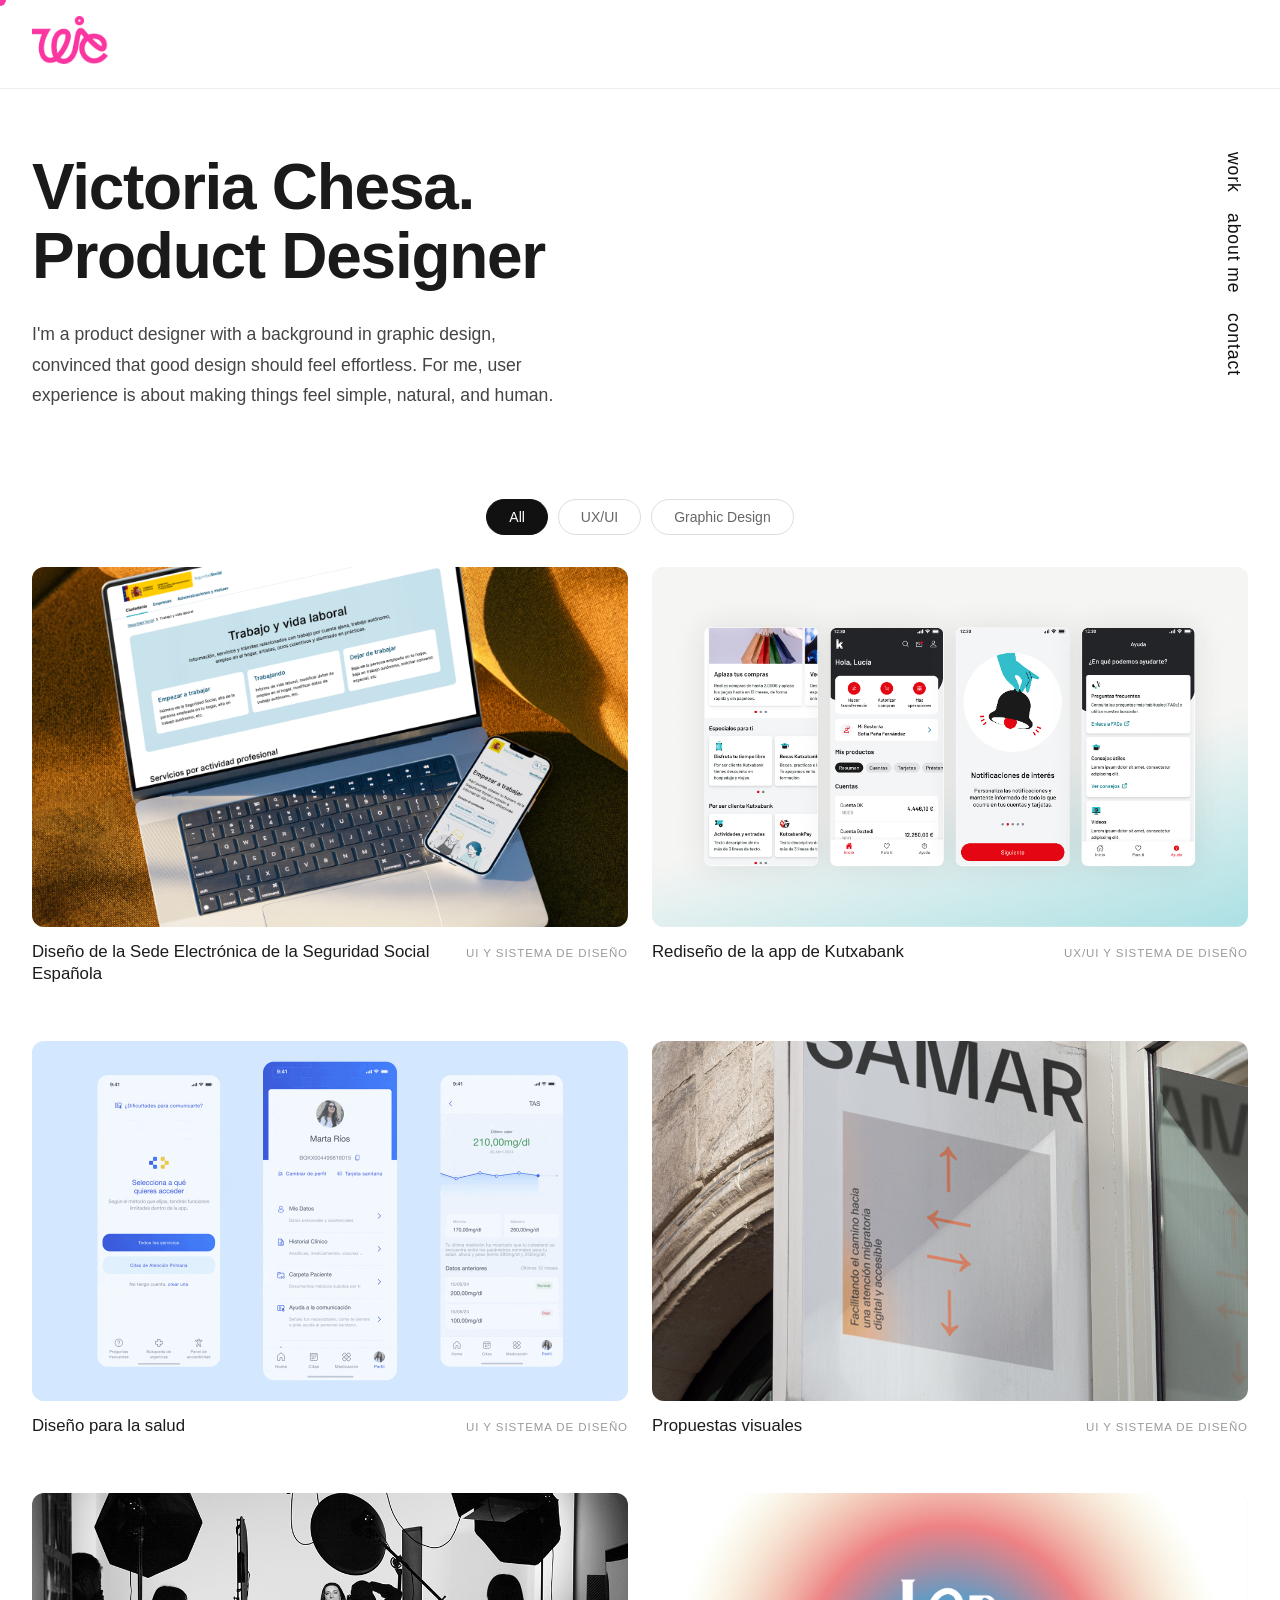
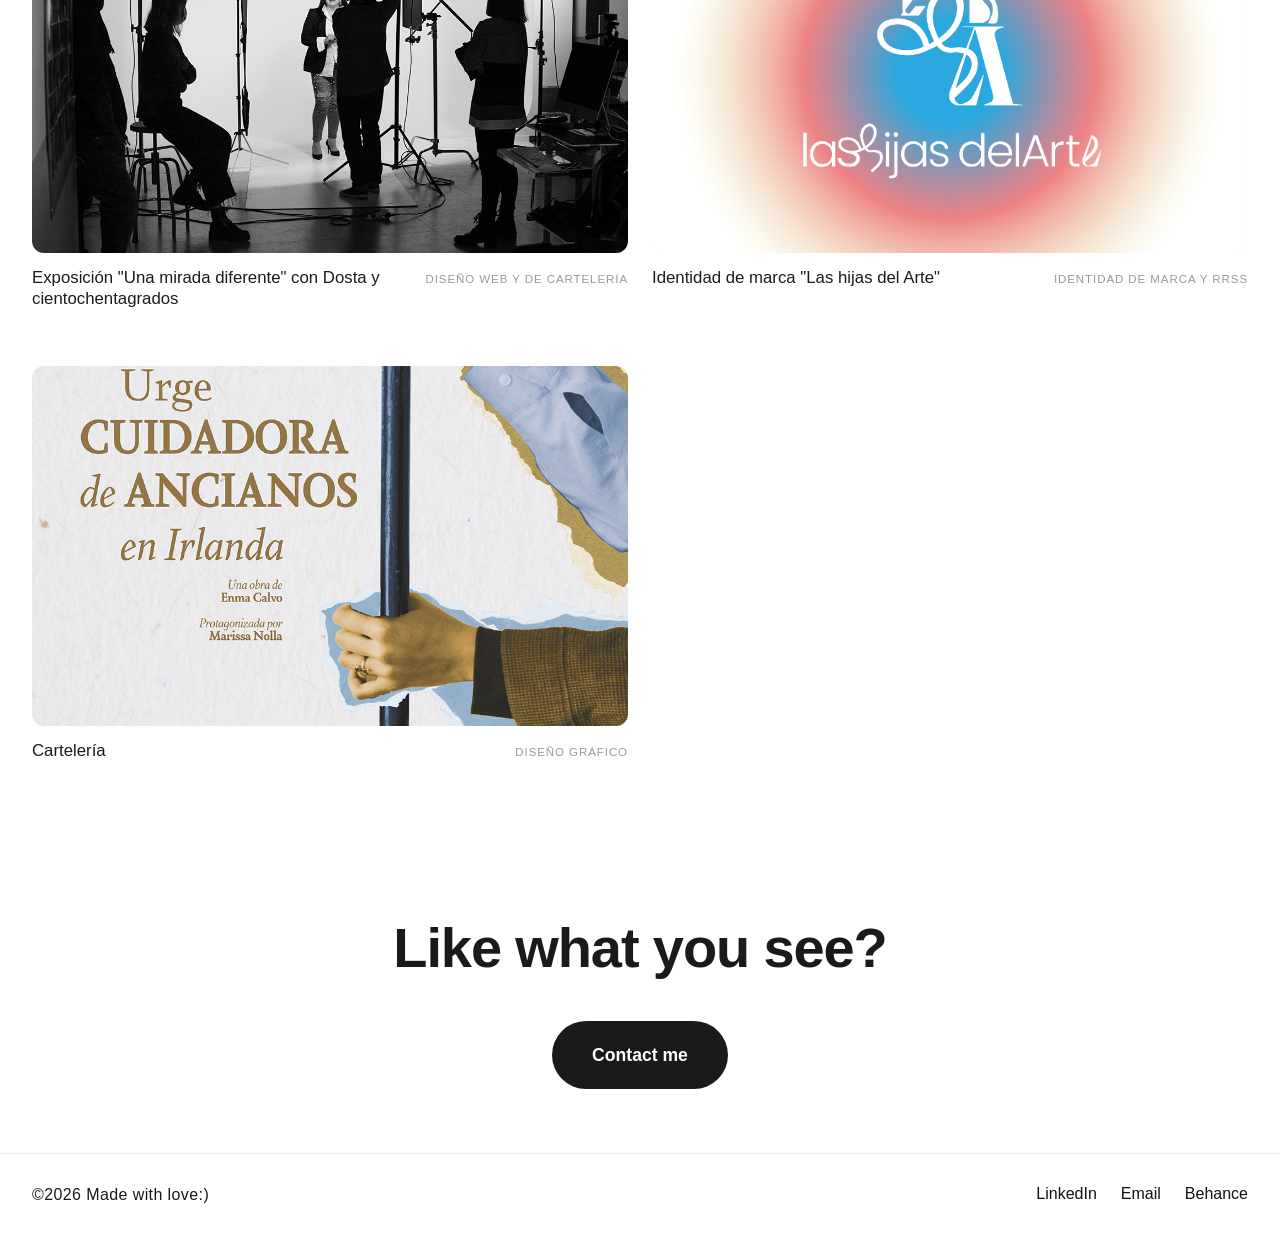
==== commit a7b1693c: "miercoles" ====
--- a/index.html
+++ b/index.html
@@ -35,7 +35,7 @@
 			<div class="hero">
 				<h1 class="intro__title">
 					<span class="hero-highlight">Victoria Chesa.</span><br>
-					Visual Designer
+					Product Designer
 				</h1>
 				<p class="hero-description">
 					I'm a product designer with a background in graphic design, convinced that good design should feel effortless. For me, user experience is about making things feel simple, natural, and human.
@@ -84,7 +84,7 @@
 				<a href="single-project-HEALTH.html">
 					<div class="item" data-category="uxui">
 						<div class="item-img">
-							<img src="assets/img/videomiscs_ok.gif" alt="Health" class="img-cover">
+							<img src="assets/img/videomiscs_bajo.gif" alt="Health" class="img-cover">
 						</div>
 						<div class="item-meta">
 							<h2 class="item-title">Diseño para la salud</h2>
@@ -120,7 +120,7 @@
 				<a href="single-project-LHDA.html">
 					<div class="item" data-category="graphic">
 						<div class="item-img">
-							<img src="assets/img/LHDA-2.png" alt="Las Hijas del Arte" class="img-cover">
+							<img src="assets/img/lhda-portada.png" alt="Las Hijas del Arte" class="img-cover">
 						</div>
 						<div class="item-meta">
 							<h2 class="item-title">Identidad de marca "Las hijas del Arte"</h2>
--- a/assets/css/main.css
+++ b/assets/css/main.css
@@ -745,27 +745,28 @@
 -----------------------------------------------------*/
 
 .about-wrapper {
-  padding: 56px 0 100px;
-}
-
-
-/* INTRO */
+  padding: 64px 0 120px;
+}
+
+
+/* ── INTRO ── */
 
 .about-intro {
   display: grid;
   grid-template-columns: 1fr 1fr;
-  gap: 48px;
-  margin-bottom: 56px;
-  align-items: start;
-}
-
-.about-intro h1 {
-  font-family: 'Satoshi', sans-serif;
-  font-size: clamp(2.8rem, 5vw, 4rem);
+  gap: 80px;
+  margin-bottom: 80px;
+  align-items: end;
+}
+
+/* Columna izquierda: h1 + bio pegados */
+.about-intro > div h1 {
+  font-family: 'Satoshi', sans-serif;
+  font-size: clamp(2.6rem, 4vw, 3.6rem);
   font-weight: 800;
   line-height: 1.05;
   letter-spacing: -0.02em;
-  margin-bottom: 16px;
+  margin-bottom: 20px;
   color: #1a1a1a;
   -webkit-font-smoothing: antialiased;
   -moz-osx-font-smoothing: grayscale;
@@ -773,132 +774,147 @@
 
 .about-bio {
   font-family: 'Poppins', sans-serif;
-  font-size: 0.9rem;
-  line-height: 1.8;
-  color: #444;
-}
-
-
-/* GRID */
+  font-size: 0.875rem;
+  line-height: 1.85;
+  color: #555;
+}
+
+.about-intro > p.about-bio {
+  padding-top: 6rem;
+}
+
+/* ── GRID: foto | exp+edu | capabilities ── */
 
 .about-grid {
   display: grid;
-  grid-template-columns: repeat(12, 1fr);
-  gap: 16px;
-}
-
+  grid-template-columns: 1fr 1fr 1fr;
+  gap: 48px;
+  align-items: start;
+ margin-bottom: 80px;
+}
+
+/* FOTO */
 .cell--photo {
-  grid-column: span 4;
-  grid-row: 1;
+  grid-column: 1;
 }
 
 .cell--photo img {
   width: 100%;
-  height: 100%;
   display: block;
   object-fit: cover;
-}
-
+  aspect-ratio: 3 / 4;
+  /* sin border-radius, igual que la referencia */
+}
+
+/* EXPERIENCIA + EDUCACIÓN */
 .cell--exp {
-  grid-column: span 4;
-  grid-row: 1;
+  grid-column: 2;
   display: flex;
   flex-direction: column;
-  gap: 28px;
-}
-
+  gap: 36px;
+}
+
+/* CAPABILITIES */
 .cell--skills {
-  grid-column: span 4;
-  grid-row: 1;
-}
-
-
-/* CHIP — solo títulos de sección */
+  grid-column: 3;
+}
+
+
+/* ── CHIP — solo títulos de sección ──
+   Mismo tamaño y forma que .filter-btn de la home
+   pero sin cursor pointer ni estado activo        */
 
 .exp-block-label {
-  display: inline-flex;
-  padding: 6px 14px;
+  display: inline-block;
+  padding: 9px 22px;
   border-radius: 999px;
   border: 1px solid #ddd;
   background: transparent;
   font-family: 'Satoshi', sans-serif;
-  font-size: 0.72rem;
+  font-size: 0.875rem;
   font-weight: 500;
   color: #666;
-  margin-bottom: 12px;
-}
-
-
-/* LISTAS EXPERIENCIA */
+  line-height: 1;
+  margin-bottom: 16px;
+}
+
+
+/* ── LISTAS de experiencia / educación ── */
 
 .exp-list {
   display: flex;
   flex-direction: column;
-  gap: 6px;
+  gap: 10px;
 }
 
 .exp-row {
   font-family: 'Satoshi', sans-serif;
-  font-size: 0.9rem;
-  line-height: 1.5;
+  font-size: 0.875rem;
+  line-height: 1.55;
   color: #111;
 }
 
+/* año en gris después del nombre */
 .exp-role {
   font-family: 'Poppins', sans-serif;
   font-size: 0.78rem;
   color: #999;
-  margin-left: 4px;
-}
-
-
-/* CAPABILITIES — lista texto plano, sin pills */
+  margin-left: 8px;
+}
+
+
+/* ── CAPABILITIES — texto plano, sin pills ── */
 
 .cap-list {
   display: flex;
   flex-direction: column;
-  gap: 5px;
+  gap: 8px;
 }
 
 .cap-list span {
   font-family: 'Satoshi', sans-serif;
-  font-size: 0.9rem;
+  font-size: 0.875rem;
+  line-height: 1.55;
   color: #111;
 }
 
 
-/* GALERÍA — sin border-radius, gap mínimo */
+/* ── GALERÍA — sin border-radius, gap 6px ── */
 
 .about-gallery {
   display: grid;
   grid-template-columns: 5fr 4fr 3fr;
-  grid-template-rows: 1fr 1fr;
+  grid-template-rows: 220px 220px;
   gap: 6px;
-  margin-top: 48px;
-}
-
+  margin-top: 64px;
+}
+
+/* imagen grande izquierda — ocupa las 2 filas */
 .cell--photography {
   grid-column: 1;
   grid-row: 1 / span 2;
   overflow: hidden;
 }
 
+/* imagen top centro */
 .cell--art {
   grid-column: 2;
   grid-row: 1;
   overflow: hidden;
 }
 
+/* imagen bottom centro */
 .cell--art2 {
   grid-column: 2;
   grid-row: 2;
   overflow: hidden;
 }
 
+/* celda gris derecha — placeholder o imagen extra */
 .cell--extra {
   grid-column: 3;
   grid-row: 1 / span 2;
-  background: #f0f0f0;
+  background: #ebebeb;
 }
 
 .cell--photography img,
@@ -911,11 +927,6 @@
   transition: transform 0.4s ease;
 }
 
-.cell--photography { min-height: 420px; }
-.cell--art,
-.cell--art2 { min-height: 207px; }
-.cell--extra { min-height: 420px; }
-
 .cell--photography:hover img,
 .cell--art:hover img,
 .cell--art2:hover img {
@@ -923,86 +934,61 @@
 }
 
 
-/* SOCIAL */
-
-.cell--social {
-  display: flex;
-  align-items: center;
-  gap: 32px;
-  margin-top: 24px;
-  padding-top: 24px;
-  border-top: 1px solid #efefef;
-}
-
-.cell--social span {
-  font-family: 'Satoshi', sans-serif;
-  font-size: 0.72rem;
-  color: #999;
-  text-transform: uppercase;
-  letter-spacing: 0.08em;
-}
-
-.social-item {
-  text-decoration: none;
-  font-family: 'Satoshi', sans-serif;
-  font-size: 0.9rem;
-  font-weight: 500;
-  color: #111;
-  transition: color 0.2s;
-}
-
-.social-item:hover {
-  color: #FB36A0;
-}
-
-
-/* RESPONSIVE */
+/* ── RESPONSIVE ── */
 
 @media (max-width: 1100px) {
+
+  .about-intro {
+    gap: 48px;
+  }
+
   .about-grid {
-    grid-template-columns: repeat(6, 1fr);
-  }
-
-  .cell--photo  { grid-column: span 3; grid-row: auto; }
-  .cell--exp    { grid-column: span 3; grid-row: auto; }
-  .cell--skills { grid-column: span 6; grid-row: auto; }
+    grid-template-columns: 1fr 1fr;
+    gap: 32px;
+  }
+
+  .cell--photo  { grid-column: 1; }
+  .cell--exp    { grid-column: 2; }
+  .cell--skills { grid-column: 1 / span 2; }
 
   .about-gallery {
     grid-template-columns: 1fr 1fr;
-    grid-template-rows: auto;
-  }
-
-  .cell--photography { grid-column: 1; grid-row: 1 / span 2; min-height: 300px; }
-  .cell--art         { grid-column: 2; grid-row: 1; min-height: 180px; }
-  .cell--art2        { grid-column: 2; grid-row: 2; min-height: 180px; }
+    grid-template-rows: 200px 200px;
+  }
+
+  .cell--photography { grid-column: 1; grid-row: 1 / span 2; }
+  .cell--art         { grid-column: 2; grid-row: 1; }
+  .cell--art2        { grid-column: 2; grid-row: 2; }
   .cell--extra       { display: none; }
 }
 
 @media (max-width: 768px) {
+
   .about-wrapper { padding: 40px 0 80px; }
 
   .about-intro {
     grid-template-columns: 1fr;
     gap: 24px;
-    margin-bottom: 40px;
-  }
-
-  .about-intro h1 { font-size: 2.6rem; }
-
-  .about-grid { grid-template-columns: 1fr; gap: 32px; }
+    margin-bottom: 48px;
+  }
+
+  .about-grid {
+    grid-template-columns: 1fr;
+    gap: 40px;
+  }
 
   .cell--photo,
   .cell--exp,
-  .cell--skills { grid-column: 1; grid-row: auto; }
+  .cell--skills { grid-column: 1; }
 
   .about-gallery {
     grid-template-columns: 1fr;
     grid-template-rows: auto;
-    margin-top: 32px;
+    margin-top: 40px;
   }
 
   .cell--photography { grid-column: 1; grid-row: auto; min-height: 260px; }
-  .cell--art         { grid-column: 1; grid-row: auto; min-height: 220px; }
-  .cell--art2        { grid-column: 1; grid-row: auto; min-height: 220px; }
+  .cell--art         { grid-column: 1; grid-row: auto; min-height: 200px; }
+  .cell--art2        { grid-column: 1; grid-row: auto; min-height: 200px; }
   .cell--extra       { display: none; }
 }
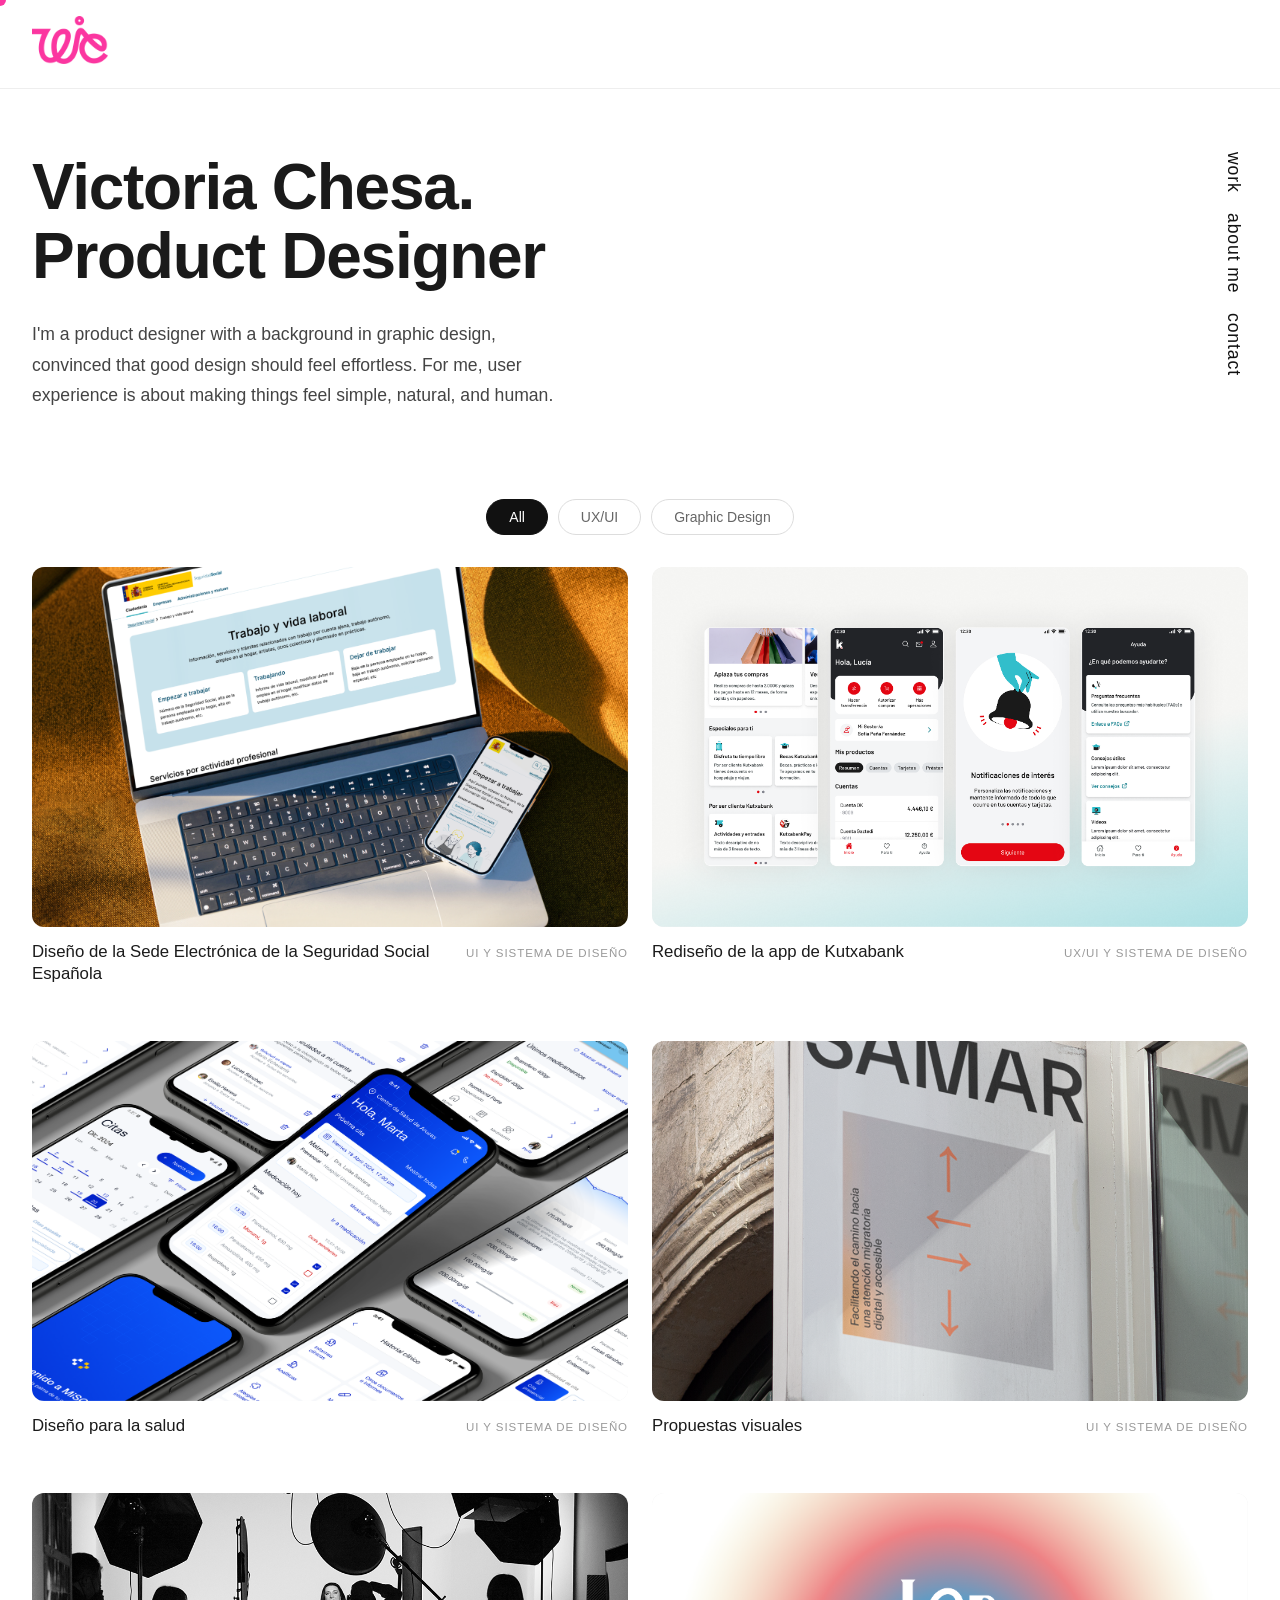
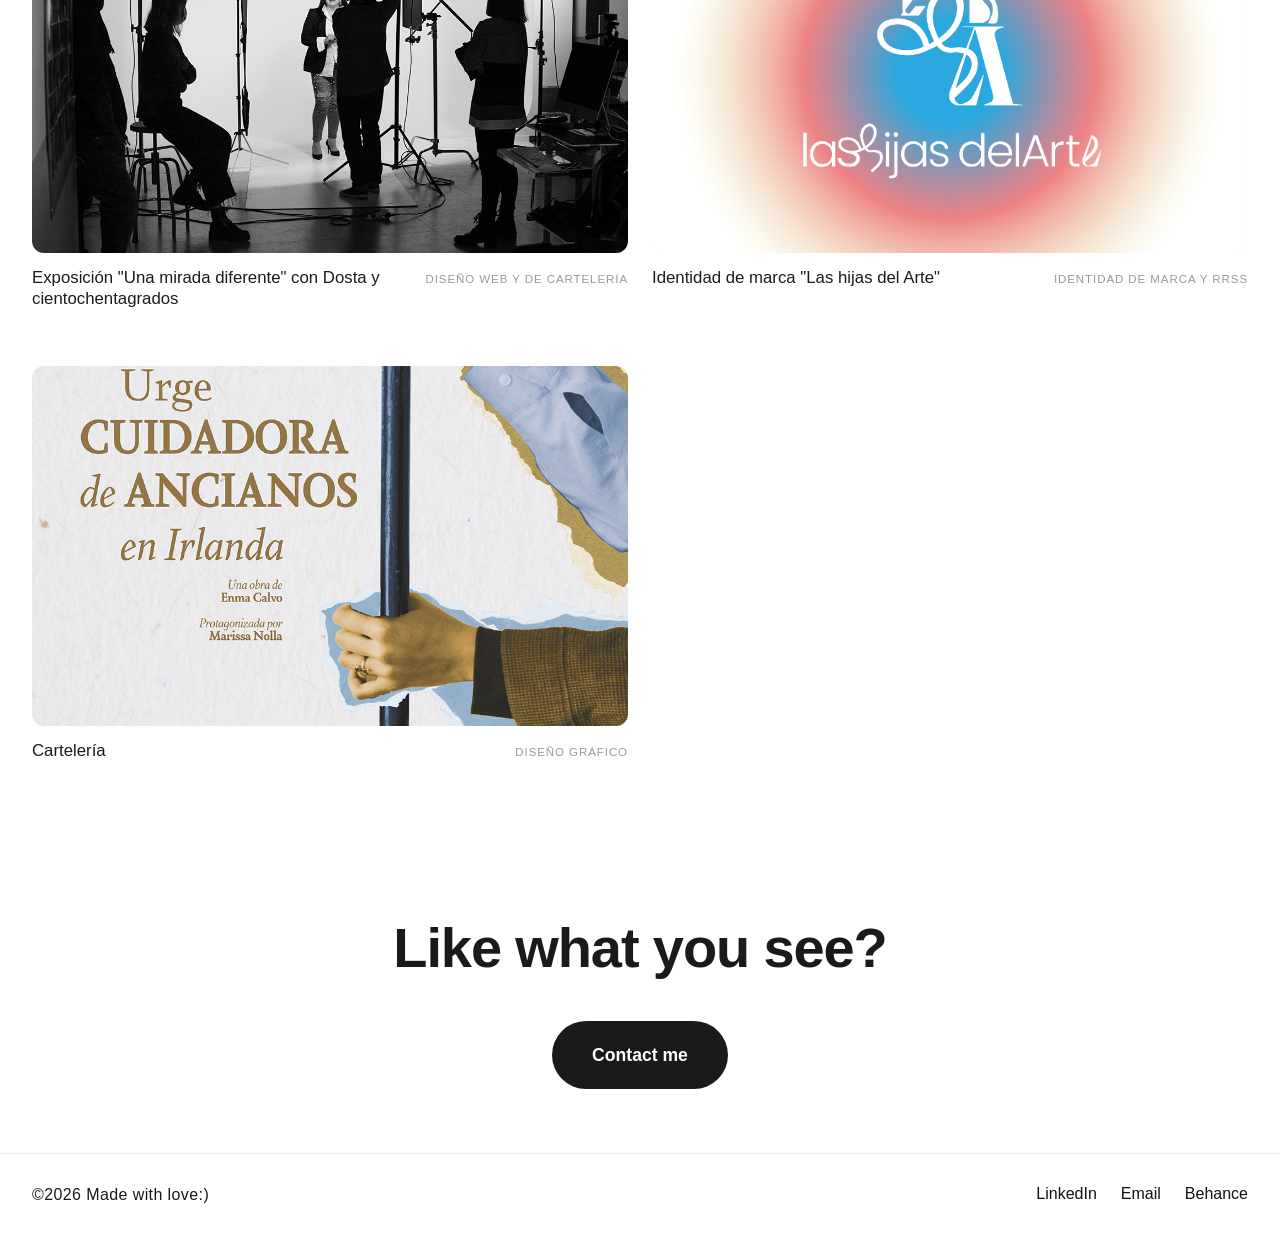
==== commit 13c61037: "marte22" ====
--- a/index.html
+++ b/index.html
@@ -84,7 +84,7 @@
 				<a href="single-project-HEALTH.html">
 					<div class="item" data-category="uxui">
 						<div class="item-img">
-							<img src="assets/img/videomiscs_bajo.gif" alt="Health" class="img-cover">
+							<img src="assets/img/HEALTH_MISCS_1.png" alt="Health" class="img-cover">
 						</div>
 						<div class="item-meta">
 							<h2 class="item-title">Diseño para la salud</h2>
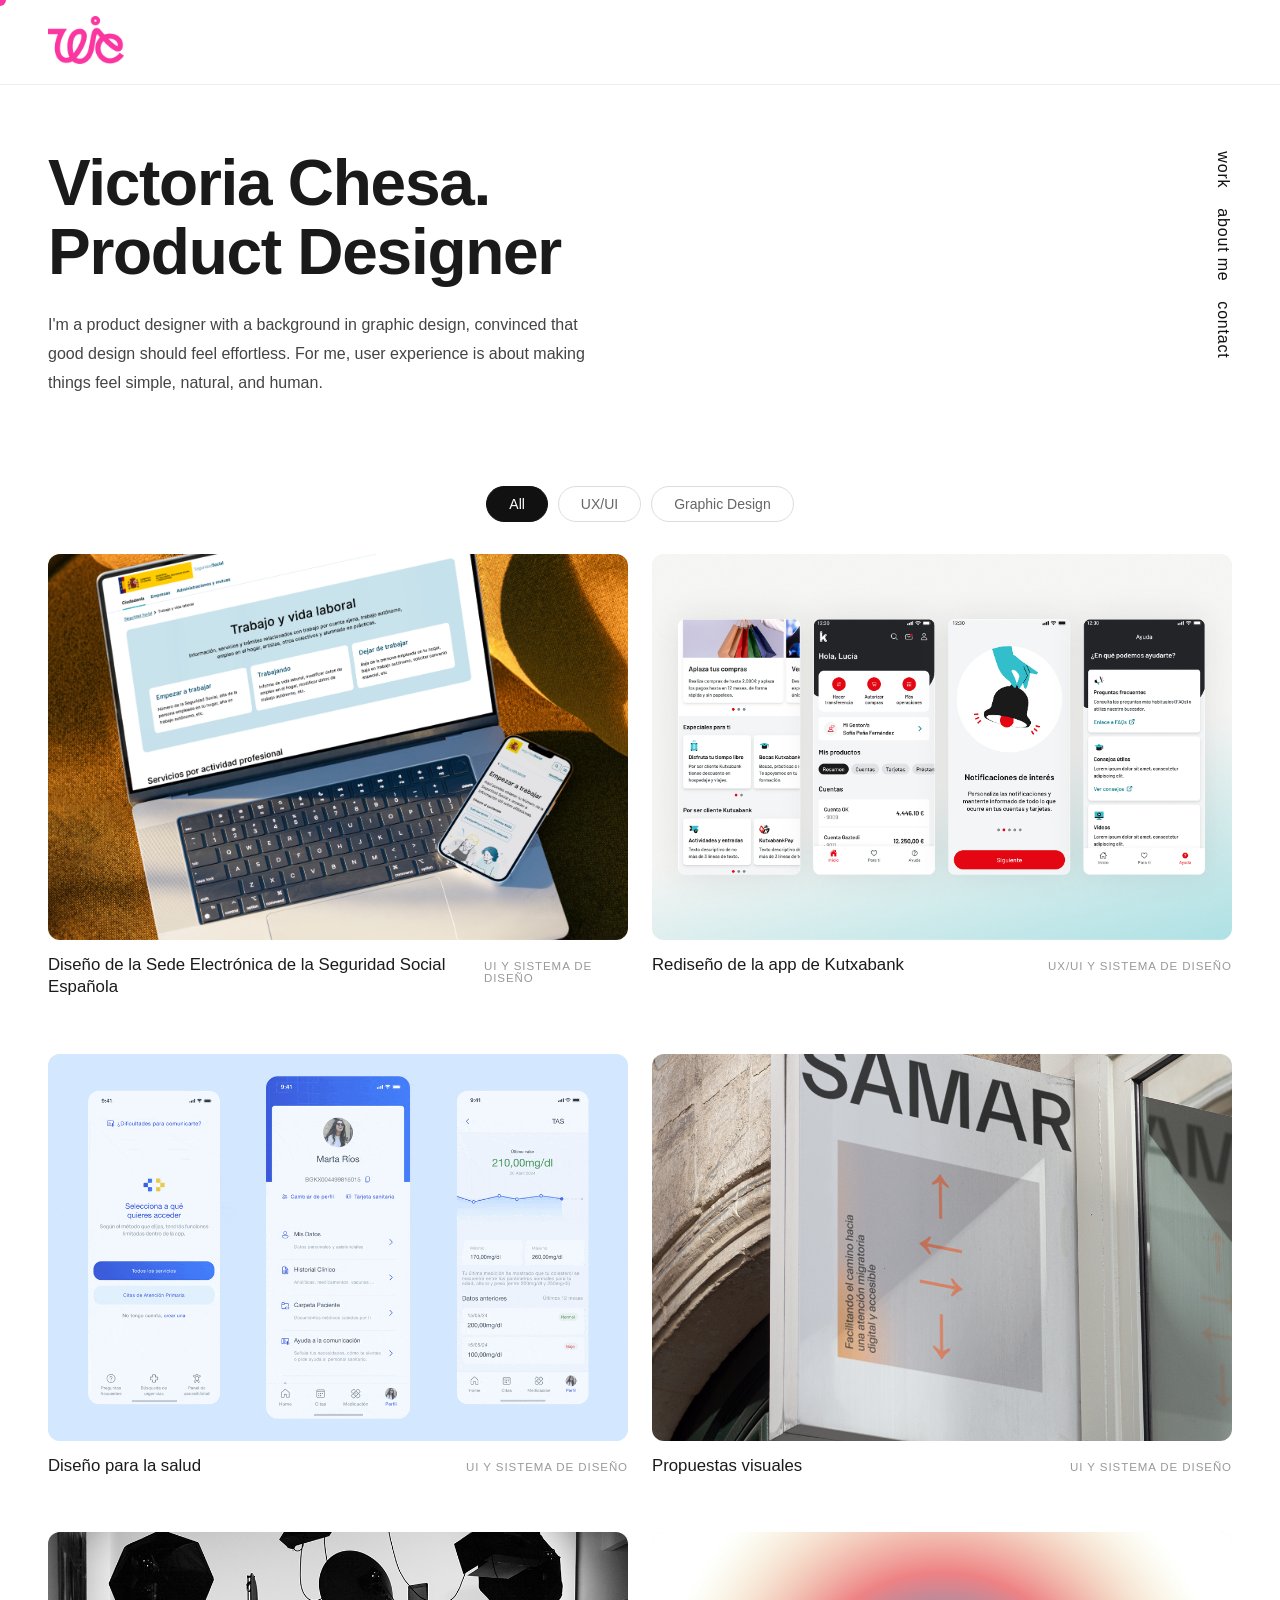
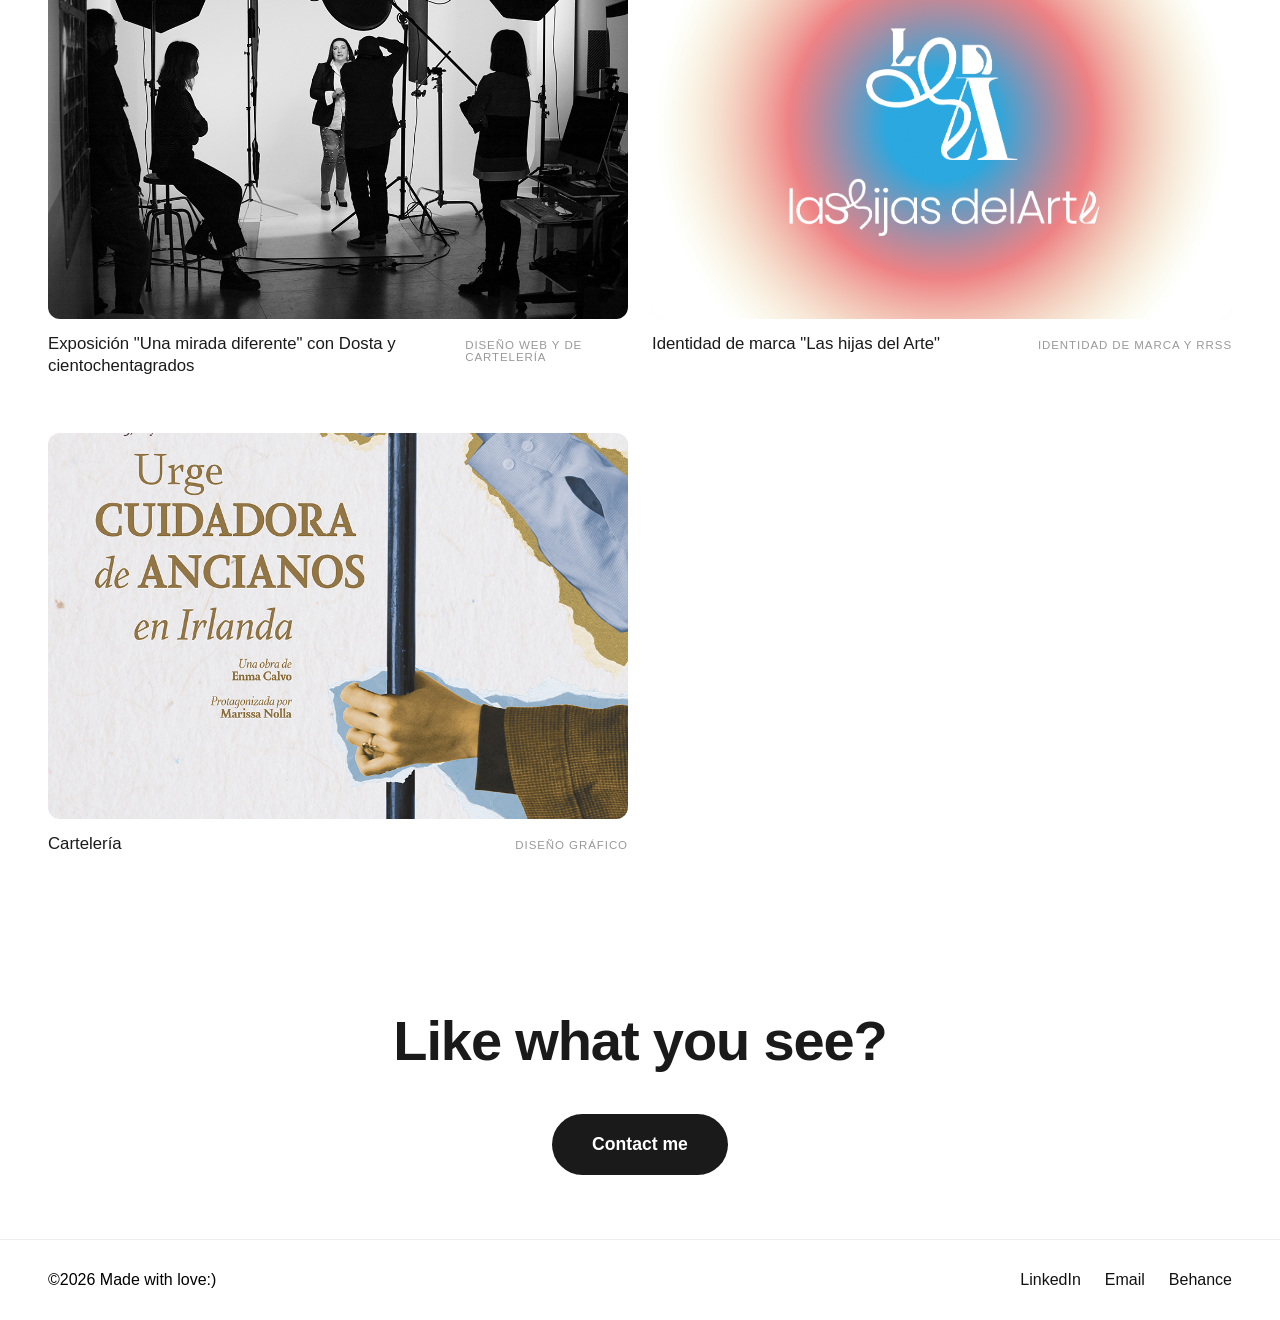
==== commit 6e490126: "martes22" ====
--- a/index.html
+++ b/index.html
@@ -1,171 +1,199 @@
 <!DOCTYPE html>
 <html lang="es">
 <head>
-	<meta charset="UTF-8">
-	<meta name="viewport" content="width=device-width, initial-scale=1.0">
-	<title>Victoria Chesa - Visual Designer</title>
-	<meta name="description" content="Victoria Chesa - Diseñadora Visual Portfolio">
-
-	<!-- Custom CSS -->
-	<link rel="stylesheet" href="assets/css/main.css">
-
-	<!-- Fonts -->
-	<link href="https://api.fontshare.com/v2/css?f[]=satoshi@1&f[]=poppins@1&display=swap" rel="stylesheet">
-
-	<!-- Favicon -->
-	<link rel="icon" href="assets/img/favicon.png">
+    <meta charset="UTF-8">
+    <meta name="viewport" content="width=device-width, initial-scale=1.0">
+    <title>Victoria Chesa - Visual Designer</title>
+    <meta name="description" content="Victoria Chesa - Diseñadora Visual Portfolio">
+    <link rel="stylesheet" href="assets/css/main.css">
+    <link href="https://api.fontshare.com/v2/css?f[]=satoshi@1&f[]=poppins@1&display=swap" rel="stylesheet">
+    <link rel="icon" href="assets/img/favicon.png">
 </head>
 <body>
 
-	<!-- Header -->
-	<header class="main-header">
-		<div class="container">
-			<a href="index.html">
-				<img src="assets/img/pixel rosa.png" class="logo" alt="Victoria Chesa">
-			</a>
-			<div class="clearfix"></div>
-		</div>
-	</header>
+    <header class="main-header">
+        <div class="container">
+            <a href="index.html">
+                <img src="assets/img/pixel rosa.png" class="logo" alt="Victoria Chesa">
+            </a>
+            <div class="clearfix"></div>
+        </div>
+    </header>
 
-	<!-- Main -->
-	<main>
-		<div class="container">
+    <main>
+        <div class="container">
 
-			<!-- Hero -->
-			<div class="hero">
-				<h1 class="intro__title">
-					<span class="hero-highlight">Victoria Chesa.</span><br>
-					Product Designer
-				</h1>
-				<p class="hero-description">
-					I'm a product designer with a background in graphic design, convinced that good design should feel effortless. For me, user experience is about making things feel simple, natural, and human.
-				</p>
-				<ul class="social-links">
-					<li><a href="#works">work</a></li>
-					<li><a href="about.html">about me</a></li>
-					<li><a href="#contact">contact</a></li>
-				</ul>
-			</div>
+            <!-- Hero -->
+            <div class="hero">
+                <h1 class="type-hero">
+                    <span class="hero-highlight">Victoria Chesa.</span><br>
+                    <span data-es="Diseñadora de Producto" data-en="Product Designer">Product Designer</span>
+                </h1>
+                <p class="type-intro hero-description"
+                   data-es="Soy diseñadora de producto con formación en diseño gráfico, convencida de que el buen diseño debe sentirse natural. Para mí, la experiencia de usuario consiste en hacer que las cosas sean simples, intuitivas y humanas."
+                   data-en="I'm a product designer with a background in graphic design, convinced that good design should feel effortless. For me, user experience is about making things feel simple, natural, and human.">
+                    I'm a product designer with a background in graphic design, convinced that good design should feel effortless. For me, user experience is about making things feel simple, natural, and human.
+                </p>
+                <ul class="social-links">
+                    <li><a href="#works" data-es="trabajo" data-en="work">work</a></li>
+                    <li><a href="about.html" data-es="sobre mí" data-en="about me">about me</a></li>
+                    <li><a href="#contact" data-es="contacto" data-en="contact">contact</a></li>
+                </ul>
+            </div>
 
-			<!-- Portfolio Filters -->
-			<div class="portfolio-filters" id="works">
-				<button class="filter-btn active" data-filter="all">All</button>
-				<button class="filter-btn" data-filter="uxui">UX/UI</button>
-				<button class="filter-btn" data-filter="graphic">Graphic Design</button>
-			</div>
+            <!-- Filtros -->
+            <div class="portfolio-filters" id="works">
+                <button class="filter-btn active" data-filter="all" data-es="Todo" data-en="All">All</button>
+                <button class="filter-btn" data-filter="uxui">UX/UI</button>
+                <button class="filter-btn" data-filter="graphic" data-es="Diseño Gráfico" data-en="Graphic Design">Graphic Design</button>
+            </div>
 
-			<!-- Portfolio Grid -->
-			<div class="portfolio-grid">
+            <!-- Grid -->
+            <div class="portfolio-grid">
 
-				<a href="single-project-SEDE.html">
-					<div class="item" data-category="uxui">
-						<div class="item-img">
-							<img src="assets/img/sede_portada.png" alt="SEDE" class="img-cover">
-						</div>
-						<div class="item-meta">
-							<h2 class="item-title">Diseño de la Sede Electrónica de la Seguridad Social Española</h2>
-							<h4>UI y Sistema de diseño</h4>
-						</div>
-					</div>
-				</a>
+                <a href="single-project-SEDE.html">
+                    <div class="item" data-category="uxui">
+                        <div class="item-img">
+                            <img src="assets/img/sede_portada.png" alt="SEDE" class="img-cover">
+                        </div>
+                        <div class="item-meta">
+                            <h2 class="item-title"
+                                data-es="Diseño de la Sede Electrónica de la Seguridad Social Española"
+                                data-en="Design of the Spanish Social Security Electronic Headquarters">
+                                Diseño de la Sede Electrónica de la Seguridad Social Española
+                            </h2>
+                            <h4>UI y Sistema de diseño</h4>
+                        </div>
+                    </div>
+                </a>
 
-				<a href="single-project-KUTXA.html">
-					<div class="item" data-category="uxui">
-						<div class="item-img">
-							<img src="assets/img/KUTXA_1.png" alt="Kutxabank" class="img-cover">
-						</div>
-						<div class="item-meta">
-							<h2 class="item-title">Rediseño de la app de Kutxabank</h2>
-							<h4>UX/UI y Sistema de diseño</h4>
-						</div>
-					</div>
-				</a>
+                <a href="single-project-KUTXA.html">
+                    <div class="item" data-category="uxui">
+                        <div class="item-img">
+                            <img src="assets/img/KUTXA_1.png" alt="Kutxabank" class="img-cover">
+                        </div>
+                        <div class="item-meta">
+                            <h2 class="item-title"
+                                data-es="Rediseño de la app de Kutxabank"
+                                data-en="Kutxabank App Redesign">
+                                Rediseño de la app de Kutxabank
+                            </h2>
+                            <h4>UX/UI y Sistema de diseño</h4>
+                        </div>
+                    </div>
+                </a>
 
-				<a href="single-project-HEALTH.html">
-					<div class="item" data-category="uxui">
-						<div class="item-img">
-							<img src="assets/img/HEALTH_MISCS_1.png" alt="Health" class="img-cover">
-						</div>
-						<div class="item-meta">
-							<h2 class="item-title">Diseño para la salud</h2>
-							<h4>UI y Sistema de diseño</h4>
-						</div>
-					</div>
-				</a>
+                <a href="single-project-HEALTH.html">
+                    <div class="item" data-category="uxui">
+                        <div class="item-img">
+                            <img src="assets/img/videomiscs_bajo.gif" alt="Health" class="img-cover">
+                        </div>
+                        <div class="item-meta">
+                            <h2 class="item-title"
+                                data-es="Diseño para la salud"
+                                data-en="Healthcare Design">
+                                Diseño para la salud
+                            </h2>
+                            <h4>UI y Sistema de diseño</h4>
+                        </div>
+                    </div>
+                </a>
 
-				<a href="single-project-MIX.html">
-					<div class="item" data-category="uxui">
-						<div class="item-img">
-							<img src="assets/img/samar_portada.png" alt="Mix" class="img-cover">
-						</div>
-						<div class="item-meta">
-							<h2 class="item-title">Propuestas visuales</h2>
-							<h4>UI y Sistema de diseño</h4>
-						</div>
-					</div>
-				</a>
+                <a href="single-project-MIX.html">
+                    <div class="item" data-category="uxui">
+                        <div class="item-img">
+                            <img src="assets/img/samar_portada.png" alt="Mix" class="img-cover">
+                        </div>
+                        <div class="item-meta">
+                            <h2 class="item-title"
+                                data-es="Propuestas visuales"
+                                data-en="Visual Proposals">
+                                Propuestas visuales
+                            </h2>
+                            <h4>UI y Sistema de diseño</h4>
+                        </div>
+                    </div>
+                </a>
 
-				<a href="single-project-DOSTA.html">
-					<div class="item" data-category="graphic">
-						<div class="item-img">
-							<img src="assets/img/dosta_portada.jpg" alt="Dosta" class="img-cover">
-						</div>
-						<div class="item-meta">
-							<h2 class="item-title">Exposición "Una mirada diferente" con Dosta y cientochentagrados</h2>
-							<h4>Diseño web y de cartelería</h4>
-						</div>
-					</div>
-				</a>
+                <a href="single-project-DOSTA.html">
+                    <div class="item" data-category="graphic">
+                        <div class="item-img">
+                            <img src="assets/img/dosta_portada.jpg" alt="Dosta" class="img-cover">
+                        </div>
+                        <div class="item-meta">
+                            <h2 class="item-title"
+                                data-es="Exposición &quot;Una mirada diferente&quot; con Dosta y cientochentagrados"
+                                data-en="Exhibition &quot;A Different Perspective&quot; with Dosta and cientochentagrados">
+                                Exposición "Una mirada diferente" con Dosta y cientochentagrados
+                            </h2>
+                            <h4>Diseño web y de cartelería</h4>
+                        </div>
+                    </div>
+                </a>
 
-				<a href="single-project-LHDA.html">
-					<div class="item" data-category="graphic">
-						<div class="item-img">
-							<img src="assets/img/lhda-portada.png" alt="Las Hijas del Arte" class="img-cover">
-						</div>
-						<div class="item-meta">
-							<h2 class="item-title">Identidad de marca "Las hijas del Arte"</h2>
-							<h4>Identidad de marca y RRSS</h4>
-						</div>
-					</div>
-				</a>
+                <a href="single-project-LHDA.html">
+                    <div class="item" data-category="graphic">
+                        <div class="item-img">
+                            <img src="assets/img/lhda-portada.png" alt="Las Hijas del Arte" class="img-cover">
+                        </div>
+                        <div class="item-meta">
+                            <h2 class="item-title"
+                                data-es="Identidad de marca &quot;Las hijas del Arte&quot;"
+                                data-en="Brand Identity &quot;Las hijas del Arte&quot;">
+                                Identidad de marca "Las hijas del Arte"
+                            </h2>
+                            <h4>Identidad de marca y RRSS</h4>
+                        </div>
+                    </div>
+                </a>
 
-				<a href="single-project-CARTELES.html">
-					<div class="item" data-category="graphic">
-						<div class="item-img">
-							<img src="assets/img/CUIDADORA.png" alt="Cartelería" class="img-cover">
-						</div>
-						<div class="item-meta">
-							<h2 class="item-title">Cartelería</h2>
-							<h4>Diseño gráfico</h4>
-						</div>
-					</div>
-				</a>
+                <a href="single-project-CARTELES.html">
+                    <div class="item" data-category="graphic">
+                        <div class="item-img">
+                            <img src="assets/img/CUIDADORA.png" alt="Cartelería" class="img-cover">
+                        </div>
+                        <div class="item-meta">
+                            <h2 class="item-title"
+                                data-es="Cartelería"
+                                data-en="Poster Design">
+                                Cartelería
+                            </h2>
+                            <h4>Diseño gráfico</h4>
+                        </div>
+                    </div>
+                </a>
 
-			</div> <!-- /.portfolio-grid -->
+            </div>
 
-			<!-- Footer CTA -->
-			<div class="cta" id="contact">
-				<h1>Like what you see?</h1>
-				<a href="contact.html" class="btn">Contact me</a>
-			</div>
+            <!-- CTA -->
+            <div class="cta" id="contact">
+                <h1 class="type-hero"
+                    data-es="¿Te gusta lo que ves?"
+                    data-en="Like what you see?">
+                    Like what you see?
+                </h1>
+                <a href="contact.html" class="btn"
+                   data-es="Contáctame"
+                   data-en="Contact me">
+                    Contact me
+                </a>
+            </div>
 
-		</div> <!-- /.container -->
-	</main>
+        </div>
+    </main>
 
-	<!-- Footer -->
-	<footer class="footer-default">
-		<div class="container">
-			<p class="copyright">©2026 Made with love:)</p>
-			<ul class="follow-us-links">
-				<li><a href="#">LinkedIn</a></li>
-				<li><a href="#">Email</a></li>
-				<li><a href="#">Behance</a></li>
-			</ul>
-		</div>
-	</footer>
+    <footer class="footer-default">
+        <div class="container">
+            <p class="copyright">©2026 Made with love:)</p>
+            <ul class="follow-us-links">
+                <li><a href="https://www.linkedin.com/in/victoria-chesa/">LinkedIn</a></li>
+                <li><a href="mailto:victoriachesa@gmail.com">Email</a></li>
+                <li><a href="https://www.behance.net/victoriachesa">Behance</a></li>
+            </ul>
+        </div>
+    </footer>
 
-	<!-- JavaScript -->
-	<script src="assets/js/main.js"></script>
+    <script src="assets/js/main.js"></script>
 
 </body>
 </html>
--- a/assets/css/main.css
+++ b/assets/css/main.css
@@ -1,7 +1,7 @@
-/*PORTFOLIO VICTORIA CHESA - CSS FINAL LIMPIO*/
-
-/*-----------------------------------------------------
-1. General styles
+/*PORTFOLIO VICTORIA CHESA*/
+
+/*-----------------------------------------------------
+1. Reset y base
 -----------------------------------------------------*/
 
 * {
@@ -12,67 +12,86 @@
 
 html {
   overflow-x: hidden;
-  overflow-y: scroll;
   scroll-behavior: smooth;
 }
 
 body {
   font-family: 'Satoshi', sans-serif;
-  font-size: 100%;
-  line-height: 1.6;
   background: #fff;
 }
 
-/*-----------------------------------------------------
-2. Tipografía
------------------------------------------------------*/
-
-h1, h2 {
-  font-family: 'Satoshi', sans-serif;
-}
-
-h4, p {
- font-family: 'Poppins', sans-serif;
-}
-
-h1 {
+a {
+  text-decoration: none;
+  color: #111;
+  transition: color 0.2s ease;
+}
+
+/*-----------------------------------------------------
+2. Tipografía — 6 estilos, ni uno más
+-----------------------------------------------------*/
+
+/* 1. Título hero — home únicamente */
+.type-hero {
+  font-family: 'Satoshi', sans-serif;
   font-size: clamp(2.8rem, 5vw, 4rem);
   font-weight: 800;
-  line-height: 1.05;
+  line-height: 1.08;
   letter-spacing: -0.02em;
   color: #1a1a1a;
-  -webkit-font-smoothing: antialiased;
-  -moz-osx-font-smoothing: grayscale;
-}
-
-h2 {
-  /* ANTES: 1.25rem — sin peso visual suficiente en cards */
-  font-size: 1.4rem;
+}
+
+/* 2. Título página — about, proyectos */
+.type-title {
+  font-family: 'Satoshi', sans-serif;
+  font-size: clamp(2.2rem, 4vw, 3.75rem);
   font-weight: 600;
+  line-height: 1.1;
+  letter-spacing: -0.01em;
+  color: #1a1a1a;
+}
+
+/* 3. Párrafo intro — home + about */
+.type-intro {
+  font-family: 'Poppins', sans-serif;
+  font-size: 1rem;
+  font-weight: 400;
+  line-height: 1.8;
+  color: #444;
+}
+
+/* 4. Párrafo proyecto — bloques de texto en single project */
+.type-body {
+  font-family: 'Poppins', sans-serif;
+  font-size: 1rem;
+  font-weight: 300;
+  line-height: 1.9;
+  color: #333;
+}
+
+/* 5. Textos imagen home — NO tocar, te gustan como están */
+.item-title {
+  font-family: 'Satoshi', sans-serif;
+  font-size: 1.05rem;
+  font-weight: 400;
   line-height: 1.3;
   color: #1b1b1b;
 }
 
-h4 {
+.item h4 {
+  font-family: 'Satoshi', sans-serif;
+  font-size: 0.72rem;
+  font-weight: 500;
+  text-transform: uppercase;
+  letter-spacing: 0.08em;
+  color: #999;
+}
+
+/* 6. Listados — exp-row, cap-list */
+.type-list {
+  font-family: 'Satoshi', sans-serif;
   font-size: 0.875rem;
   font-weight: 400;
-  line-height: 1.4;
-  text-transform: uppercase;
-  letter-spacing: 0.05em;
-  color: #666;
-}
-
-p {
-  font-family: 'Poppins', sans-serif;
-  font-size: 1rem;
-  line-height: 1.7;
-  font-weight: 400;
-  color: #1a1a1a;
-}
-
-a {
-  text-decoration: none;
-  transition: all 0.2s ease;
+  line-height: 1.55;
   color: #111;
 }
 
@@ -81,7 +100,6 @@
 -----------------------------------------------------*/
 
 .container {
-  /* ANTES: max-width 1170px con padding 20px — demasiado estrecho */
   max-width: 1280px;
   margin: auto;
   padding: 0 48px;
@@ -98,51 +116,38 @@
   width: 100%;
 }
 
-.img-responsive {
-  display: block;
-  max-width: 100%;
-  height: auto;
-}
-
 .btn {
   display: inline-flex;
   align-items: center;
-  gap: 16px;
   padding: 20px 40px;
-  background-color: #1a1a1a;
+  background: #1a1a1a;
   color: #fff;
   font-family: 'Satoshi', sans-serif;
   font-weight: 600;
   font-size: 1.1rem;
   border-radius: 50px;
-  transition: transform 0.3s ease, background-color 0.3s ease;
   border: none;
   cursor: pointer;
+  transition: background 0.3s ease, transform 0.3s ease;
 }
 
 .btn:hover {
-  background-color: #333;
+  background: #333;
   transform: translateY(-2px);
 }
 
 /*-----------------------------------------------------
-4. Scroll Anchors
------------------------------------------------------*/
-
-#works {
-  scroll-margin-top: 100px;
-}
-
-#contact {
-  scroll-margin-top: 80px;
-}
+4. Scroll anchors
+-----------------------------------------------------*/
+
+#works  { scroll-margin-top: 100px; }
+#contact { scroll-margin-top: 80px; }
 
 /*-----------------------------------------------------
 5. Header
 -----------------------------------------------------*/
 
 .main-header {
-  /* ANTES: padding 24px — un poco alto, se compacta */
   padding: 16px 0;
   position: sticky;
   top: 0;
@@ -162,82 +167,41 @@
   width: auto;
 }
 
-.open-nav {
-  display: none;
-  cursor: pointer;
-}
-
-/*-----------------------------------------------------
-6. Hero Section
+/*-----------------------------------------------------
+6. Hero
 -----------------------------------------------------*/
 
 .hero {
   padding: 64px 0 48px;
   position: relative;
-  width: 100%;
-}
-
-.intro__title {
-  font-family: 'Satoshi', sans-serif;
-  font-weight: 800;
-  font-size: clamp(2.8rem, 5vw, 4rem);
-  line-height: 1.08;
-  color: #1a1a1a;
-  margin: 0 0 28px 0;
-  text-align: left;
-  -webkit-font-smoothing: antialiased;
-  -moz-osx-font-smoothing: grayscale;
-}
-
-.hero-highlight {
-  font-weight: 800;
-  display: inline;
 }
 
 .hero-description {
-  font-family: 'Poppins', sans-serif;
-  /* ANTES: 1.25rem — parecía grande pero en ese mar de espacio se perdía */
-  font-size: 1.1rem;
-  line-height: 1.75;
-  color: #444;
-  text-align: left;
-  margin: 0;
-  /* ANTES: max-width 700px — demasiado ancho, difícil de leer y sin tensión */
   max-width: 540px;
-}
-
-/* Menú vertical DERECHA */
+  margin-top: 24px;
+}
+
 .hero .social-links {
   list-style: none;
   position: absolute;
   right: 0;
   top: 50%;
   transform: translateY(-50%);
-  margin: 0;
-  padding: 0;
 }
 
 .hero .social-links li {
-  font-size: 1.1rem;
+  font-size: 1rem;
   font-weight: 500;
   letter-spacing: 0.05em;
-  /* ANTES: margin-bottom 32px — mucho espacio entre items del menú */
   margin-bottom: 20px;
   writing-mode: vertical-rl;
   text-transform: lowercase;
 }
 
-.hero .social-links a {
-  color: #111;
-  transition: color 0.2s ease;
-}
-
-.hero .social-links a:hover {
-  color: #FB36A0;
-}
-
-/*-----------------------------------------------------
-7. Portfolio Filters
+.hero .social-links a:hover { color: #FB36A0; }
+
+/*-----------------------------------------------------
+7. Filtros portfolio
 -----------------------------------------------------*/
 
 .portfolio-filters {
@@ -245,7 +209,6 @@
   justify-content: center;
   gap: 10px;
   margin: 40px 0 32px;
-  padding: 0 48px;
 }
 
 .filter-btn {
@@ -269,8 +232,9 @@
 }
 
 /*-----------------------------------------------------
-8. Portfolio Grid
------------------------------------------------------*/
+8. Portfolio grid
+-----------------------------------------------------*/
+
 .portfolio-grid {
   display: grid;
   grid-template-columns: repeat(2, 1fr);
@@ -280,23 +244,15 @@
 }
 
 .portfolio-grid a {
-  text-decoration: none;
+  display: block;
   color: inherit;
-  display: block;
 }
 
 .item {
-  background: transparent;
-  padding: 0;
   display: flex;
   flex-direction: column;
-  width: 100%;
-  height: auto;
-  border-radius: 0;
-  transition: none;
-}
-
-/* Wrapper relativo para el overlay de hover */
+}
+
 .item-img {
   position: relative;
   width: 100%;
@@ -314,18 +270,16 @@
   transition: transform 0.5s ease;
 }
 
-/* Overlay oscuro en hover */
 .item-img::after {
   content: '';
   position: absolute;
   inset: 0;
-  background: rgba(0, 0, 0, 0.28);
+  background: rgba(0,0,0,0.28);
   opacity: 0;
   transition: opacity 0.35s ease;
   border-radius: 12px;
 }
 
-/* Badge "Ver proyecto" en hover */
 .item-img::before {
   content: 'Ver proyecto →';
   position: absolute;
@@ -347,20 +301,13 @@
   white-space: nowrap;
 }
 
-.portfolio-grid a:hover .item-img img {
-  transform: scale(1.04);
-}
-
-.portfolio-grid a:hover .item-img::after {
-  opacity: 1;
-}
-
+.portfolio-grid a:hover .item-img img    { transform: scale(1.04); }
+.portfolio-grid a:hover .item-img::after { opacity: 1; }
 .portfolio-grid a:hover .item-img::before {
   opacity: 1;
   transform: translate(-50%, -50%) scale(1);
 }
 
-/* Texto debajo: título izquierda, categoría derecha */
 .item-meta {
   display: flex;
   justify-content: space-between;
@@ -368,38 +315,17 @@
   gap: 16px;
 }
 
-.item-title {
-  font-family: 'Satoshi', sans-serif;
-  font-size: 1.05rem;
-  font-weight: 400;
-  line-height: 1.3;
-  margin: 0;
-  color: #1b1b1b;
-}
-
-.item h4 {
-  font-family: 'Satoshi', sans-serif;
-  font-size: 0.72rem;
-  font-weight: 500;
-  text-transform: uppercase;
-  letter-spacing: 0.08em;
-  color: #999;
-  margin: 0;
-  white-space: nowrap;
-}
-
-/*-----------------------------------------------------
-9. Footer CTA
+/*-----------------------------------------------------
+9. CTA
 -----------------------------------------------------*/
 
 .cta {
   text-align: center;
-  /* ANTES: padding 120px 0 80px — demasiado espacio encima */
   padding: 72px 0 64px;
-  width: 100%;
 }
 
 .cta h1 {
+  font-family: 'Satoshi', sans-serif;
   font-size: 3.5rem;
   font-weight: 900;
   line-height: 1.2;
@@ -408,7 +334,7 @@
 }
 
 /*-----------------------------------------------------
-10. Footer Simple
+10. Footer
 -----------------------------------------------------*/
 
 .footer-default {
@@ -423,48 +349,20 @@
   align-items: center;
 }
 
-.footer-default .copyright {
-  float: left;
-  font-weight: 500;
-  letter-spacing: 0.4px;
-}
-
 .footer-default .follow-us-links {
   list-style: none;
   display: flex;
   gap: 24px;
-  margin: 0;
-  padding: 0;
-  float: right;
-}
-
-.footer-default .follow-us-links li {
-  margin: 0;
-}
-
-.footer-default .follow-us-links a {
-  color: #111;
-  font-size: 1rem;
-  transition: color 0.2s ease;
-  line-height: 1;
-}
-
-.footer-default .follow-us-links a:hover {
-  color: #FB36A0;
-}
-
-/*-----------------------------------------------------
-11. Single Project Page
------------------------------------------------------*/
+}
+
+.footer-default .follow-us-links a:hover { color: #FB36A0; }
+
+/*-----------------------------------------------------
+11. Single project
+-----------------------------------------------------*/
+
 .single-project .intro {
-  margin: 72px 0 88px 0;
-}
-
-.single-project .intro h1 {
-  font-size: 3.75rem;
-  font-weight: 600;
-  margin: 0 0 25px -3px;
-  text-transform: none;
+  margin: 72px 0 88px;
 }
 
 .single-project .intro ul {
@@ -475,39 +373,18 @@
 }
 
 .single-project .intro ul li {
-  font-size: 1rem;
-  font-weight: 300;
-  letter-spacing: .1px;
   margin-bottom: 8px;
-  text-transform: capitalize;
 }
 
 .single-project .intro p {
   float: right;
-  font-size: 1.125rem;
-  font-weight: 300;
-  line-height: 1.9;
   margin-top: 48px;
   width: 50%;
 }
 
 .single-project .info {
-  font-size: 1.125rem;
-  font-weight: 300;
-  line-height: 1.9;
   margin: 110px 0;
   width: 60%;
-}
-
-.img-full {
-  height: 100%;
-  width: 100%;
-}
-
-.img-halved .item {
-  float: left;
-  height: 670px;
-  width: 48.75%;
 }
 
 .single-project img {
@@ -518,21 +395,17 @@
 }
 
 /*-----------------------------------------------------
-14. Project Navigation
+12. Navegación entre proyectos
 -----------------------------------------------------*/
 
 .project-navigation-simple {
   display: flex;
   justify-content: space-between;
   align-items: center;
-  margin-top: 100px;
-  padding: 48px 0;
+  margin: 100px auto 0;
+  padding: 48px;
   border-top: 1px solid #eee;
   max-width: 1280px;
-  margin-left: auto;
-  margin-right: auto;
-  padding-left: 48px;
-  padding-right: 48px;
 }
 
 .nav-btn {
@@ -540,183 +413,171 @@
   font-size: 1.5rem;
   font-weight: 700;
   color: #111;
-  text-decoration: none;
-  transition: color 0.2s ease;
-}
-
-.nav-btn:hover {
-  color: #FB36A0;
-}
-
-/*-----------------------------------------------------
-15. Ocultar menú móvil en desktop
------------------------------------------------------*/
-
-.aside-navigation-overlay {
-  display: none;
-}
-
-/*-----------------------------------------------------
-16. Responsive
------------------------------------------------------*/
-
-@media (max-width: 1280px) {
-  .container {
-    padding: 0 32px;
-  }
-
-  .portfolio-grid {
-    grid-template-columns: repeat(2, 1fr);
-    padding: 0 0 80px;
-  }
-
-  .item-img {
-    height: 360px;
-  }
-}
-
-@media (max-width: 1024px) {
-  .container {
-    padding: 0 24px;
-  }
-
-  .item-img {
-    height: 320px;
-  }
-
-  .gallery-item {
-    width: 500px;
-    height: 350px;
-  }
-}
-
-@media (max-width: 768px) {
-  .open-nav {
-    display: block;
-  }
-
-  .container {
-    padding: 0 20px;
-  }
-
-  .hero {
-    padding: 48px 0 40px;
-  }
-
-  .intro__title {
-    font-size: 2.5rem;
-    text-align: center;
-    margin-bottom: 16px;
-  }
-
-  .hero-description {
-    font-size: 1rem;
-    text-align: center;
-  }
-
-  .hero .social-links {
-    position: static;
-    display: flex;
-    flex-direction: row;
-    justify-content: center;
-    gap: 16px;
-    margin-top: 32px;
-  }
-
-  .hero .social-links li {
-    writing-mode: horizontal-tb;
-    margin-bottom: 0;
-    font-size: 0.9rem;
-  }
-
-  .portfolio-filters {
-    gap: 8px;
-    margin: 20px 0 20px;
-  }
-
-  .filter-btn {
-    padding: 8px 16px;
-    font-size: 0.8rem;
-  }
-
-  .portfolio-grid {
-    grid-template-columns: 1fr;
-    gap: 24px;
-    padding: 0 0 60px;
-  }
-
-  .item {
-    width: 100%;
-    padding: 16px 16px 20px;
-  }
-
-  .item-img {
-    height: 260px;
-  }
-
-  .cta {
-    padding: 60px 20px 48px;
-  }
-
-  .cta h1 {
-    font-size: 2rem;
-  }
-
-  .footer-default .container {
-    flex-direction: column;
-    gap: 24px;
-    text-align: center;
-  }
-
-  .intro-grid {
-    grid-template-columns: 1fr;
-    gap: 32px;
-  }
-
-  .single-project .intro h1 {
-    font-size: 2rem;
-    margin-bottom: 24px;
-  }
-
-  .gallery-scroll {
-    padding: 20px;
-  }
-
-  .gallery-item {
-    width: 85vw;
-    height: 300px;
-  }
-
-  .single-project .info {
-    margin: 60px 0;
-  }
-
-  .img-halved {
-    grid-template-columns: 1fr;
-    gap: 20px;
-  }
-
-  .project-navigation-simple {
-    margin-top: 60px;
-    padding: 32px 20px;
-  }
-
-  .nav-btn {
-    font-size: 1.2rem;
-  }
-}
-
-@media (min-width: 769px) {
-  .open-nav {
-    display: none;
-  }
-}
-
-/* Fix imágenes en páginas de proyecto */
-.single-project .item {
-  background: none;
-  border-radius: 0;
-}
+}
+
+.nav-btn:hover { color: #FB36A0; }
+
+/*-----------------------------------------------------
+13. About
+-----------------------------------------------------*/
+
+.about-wrapper {
+  padding: 64px 0 120px;
+}
+
+.about-intro {
+  display: grid;
+  grid-template-columns: 1fr 1fr;
+  gap: 80px;
+  margin-bottom: 80px;
+  align-items: end;
+}
+
+.about-bio {
+  font-family: 'Poppins', sans-serif;
+  font-size: 1rem;
+  line-height: 1.8;
+  color: #444;
+}
+
+.about-intro > p.about-bio {
+  padding-top: 6rem;
+}
+
+.about-grid {
+  display: grid;
+  grid-template-columns: 1fr 1fr 1fr;
+  gap: 48px;
+  align-items: start;
+  margin-bottom: 80px;
+}
+
+.cell--photo { grid-column: 1; }
+
+.cell--photo img {
+  width: 100%;
+  display: block;
+  object-fit: cover;
+  aspect-ratio: 3 / 4;
+}
+
+.cell--exp {
+  grid-column: 2;
+  display: flex;
+  flex-direction: column;
+  gap: 36px;
+}
+
+.cell--skills { grid-column: 3; }
+
+.exp-block-label {
+  display: inline-block;
+  padding: 9px 22px;
+  border-radius: 999px;
+  border: 1px solid #ddd;
+  background: transparent;
+  font-family: 'Satoshi', sans-serif;
+  font-size: 0.875rem;
+  font-weight: 500;
+  color: #666;
+  margin-bottom: 16px;
+}
+
+.exp-list {
+  display: flex;
+  flex-direction: column;
+  gap: 10px;
+}
+
+.exp-row {
+  font-family: 'Satoshi', sans-serif;
+  font-size: 0.875rem;
+  line-height: 1.55;
+  color: #111;
+}
+
+.exp-role {
+  font-family: 'Poppins', sans-serif;
+  font-size: 0.78rem;
+  color: #999;
+  margin-left: 8px;
+}
+
+.cap-list {
+  display: flex;
+  flex-direction: column;
+  gap: 8px;
+}
+
+.cap-list span {
+  font-family: 'Satoshi', sans-serif;
+  font-size: 0.875rem;
+  line-height: 1.55;
+  color: #111;
+}
+
+.about-gallery {
+  display: grid;
+  grid-template-columns: 5fr 4fr 3fr;
+  grid-template-rows: 220px 220px;
+  gap: 6px;
+  margin-top: 64px;
+}
+
+.cell--photography { grid-column: 1; grid-row: 1 / span 2; overflow: hidden; }
+.cell--art         { grid-column: 2; grid-row: 1; overflow: hidden; }
+.cell--art2        { grid-column: 2; grid-row: 2; overflow: hidden; }
+.cell--extra       { grid-column: 3; grid-row: 1 / span 2; overflow: hidden; }
+
+.cell--photography img,
+.cell--art img,
+.cell--art2 img,
+.cell--extra img {
+  width: 100%;
+  height: 100%;
+  display: block;
+  object-fit: cover;
+  transition: transform 0.4s ease;
+}
+
+.cell--photography:hover img,
+.cell--art:hover img,
+.cell--art2:hover img,
+.cell--extra:hover img {
+  transform: scale(1.03);
+}
+
+.cell--social {
+  display: flex;
+  align-items: center;
+  gap: 32px;
+  margin-top: 28px;
+  padding-top: 28px;
+  border-top: 1px solid #efefef;
+}
+
+.cell--social > span {
+  font-family: 'Satoshi', sans-serif;
+  font-size: 0.72rem;
+  font-weight: 500;
+  color: #999;
+  text-transform: uppercase;
+  letter-spacing: 0.1em;
+}
+
+.social-item {
+  font-family: 'Satoshi', sans-serif;
+  font-size: 0.9rem;
+  font-weight: 500;
+  color: #111;
+  transition: color 0.2s;
+}
+
+.social-item:hover { color: #FB36A0; }
+
+/*-----------------------------------------------------
+14. Cursor personalizado
+-----------------------------------------------------*/
 
 * { cursor: none; }
 
@@ -737,258 +598,83 @@
 .cursor.hover {
   width: 28px;
   height: 28px;
-  background: #FB36A0;
   opacity: 0.5;
 }
-/*-----------------------------------------------------
-About
------------------------------------------------------*/
-
-.about-wrapper {
-  padding: 64px 0 120px;
-}
-
-
-/* ── INTRO ── */
-
-.about-intro {
-  display: grid;
-  grid-template-columns: 1fr 1fr;
-  gap: 80px;
-  margin-bottom: 80px;
-  align-items: end;
-}
-
-/* Columna izquierda: h1 + bio pegados */
-.about-intro > div h1 {
-  font-family: 'Satoshi', sans-serif;
-  font-size: clamp(2.6rem, 4vw, 3.6rem);
-  font-weight: 800;
-  line-height: 1.05;
-  letter-spacing: -0.02em;
-  margin-bottom: 20px;
-  color: #1a1a1a;
-  -webkit-font-smoothing: antialiased;
-  -moz-osx-font-smoothing: grayscale;
-}
-
-.about-bio {
-  font-family: 'Poppins', sans-serif;
-  font-size: 0.875rem;
-  line-height: 1.85;
-  color: #555;
-}
-
-.about-intro > p.about-bio {
-  padding-top: 6rem;
-}
-
-/* ── GRID: foto | exp+edu | capabilities ── */
-
-.about-grid {
-  display: grid;
-  grid-template-columns: 1fr 1fr 1fr;
-  gap: 48px;
-  align-items: start;
- margin-bottom: 80px;
-}
-
-/* FOTO */
-.cell--photo {
-  grid-column: 1;
-}
-
-.cell--photo img {
-  width: 100%;
-  display: block;
-  object-fit: cover;
-  aspect-ratio: 3 / 4;
-  /* sin border-radius, igual que la referencia */
-}
-
-/* EXPERIENCIA + EDUCACIÓN */
-.cell--exp {
-  grid-column: 2;
-  display: flex;
-  flex-direction: column;
-  gap: 36px;
-}
-
-/* CAPABILITIES */
-.cell--skills {
-  grid-column: 3;
-}
-
-
-/* ── CHIP — solo títulos de sección ──
-   Mismo tamaño y forma que .filter-btn de la home
-   pero sin cursor pointer ni estado activo        */
-
-.exp-block-label {
-  display: inline-block;
-  padding: 9px 22px;
-  border-radius: 999px;
-  border: 1px solid #ddd;
-  background: transparent;
-  font-family: 'Satoshi', sans-serif;
-  font-size: 0.875rem;
-  font-weight: 500;
-  color: #666;
-  line-height: 1;
-  margin-bottom: 16px;
-}
-
-
-/* ── LISTAS de experiencia / educación ── */
-
-.exp-list {
-  display: flex;
-  flex-direction: column;
-  gap: 10px;
-}
-
-.exp-row {
-  font-family: 'Satoshi', sans-serif;
-  font-size: 0.875rem;
-  line-height: 1.55;
-  color: #111;
-}
-
-/* año en gris después del nombre */
-.exp-role {
-  font-family: 'Poppins', sans-serif;
-  font-size: 0.78rem;
-  color: #999;
-  margin-left: 8px;
-}
-
-
-/* ── CAPABILITIES — texto plano, sin pills ── */
-
-.cap-list {
-  display: flex;
-  flex-direction: column;
-  gap: 8px;
-}
-
-.cap-list span {
-  font-family: 'Satoshi', sans-serif;
-  font-size: 0.875rem;
-  line-height: 1.55;
-  color: #111;
-}
-
-
-/* ── GALERÍA — sin border-radius, gap 6px ── */
-
-.about-gallery {
-  display: grid;
-  grid-template-columns: 5fr 4fr 3fr;
-  grid-template-rows: 220px 220px;
-  gap: 6px;
-  margin-top: 64px;
-}
-
-/* imagen grande izquierda — ocupa las 2 filas */
-.cell--photography {
-  grid-column: 1;
-  grid-row: 1 / span 2;
-  overflow: hidden;
-}
-
-/* imagen top centro */
-.cell--art {
-  grid-column: 2;
-  grid-row: 1;
-  overflow: hidden;
-}
-
-/* imagen bottom centro */
-.cell--art2 {
-  grid-column: 2;
-  grid-row: 2;
-  overflow: hidden;
-}
-
-/* celda gris derecha — placeholder o imagen extra */
-.cell--extra {
-  grid-column: 3;
-  grid-row: 1 / span 2;
-  background: #ebebeb;
-}
-
-.cell--photography img,
-.cell--art img,
-.cell--art2 img {
-  width: 100%;
-  height: 100%;
-  display: block;
-  object-fit: cover;
-  transition: transform 0.4s ease;
-}
-
-.cell--photography:hover img,
-.cell--art:hover img,
-.cell--art2:hover img {
-  transform: scale(1.03);
-}
-
-
-/* ── RESPONSIVE ── */
-
-@media (max-width: 1100px) {
-
-  .about-intro {
-    gap: 48px;
+
+/*-----------------------------------------------------
+15. Responsive
+-----------------------------------------------------*/
+
+@media (max-width: 1024px) {
+  .container { padding: 0 24px; }
+}
+
+@media (max-width: 768px) {
+  .container { padding: 0 20px; }
+
+  .hero { padding: 48px 0 40px; }
+  .hero .social-links {
+    position: static;
+    display: flex;
+    flex-direction: row;
+    justify-content: center;
+    gap: 16px;
+    margin-top: 32px;
   }
-
-  .about-grid {
-    grid-template-columns: 1fr 1fr;
-    gap: 32px;
+  .hero .social-links li {
+    writing-mode: horizontal-tb;
+    margin-bottom: 0;
   }
 
-  .cell--photo  { grid-column: 1; }
-  .cell--exp    { grid-column: 2; }
-  .cell--skills { grid-column: 1 / span 2; }
-
-  .about-gallery {
-    grid-template-columns: 1fr 1fr;
-    grid-template-rows: 200px 200px;
-  }
-
-  .cell--photography { grid-column: 1; grid-row: 1 / span 2; }
-  .cell--art         { grid-column: 2; grid-row: 1; }
-  .cell--art2        { grid-column: 2; grid-row: 2; }
-  .cell--extra       { display: none; }
-}
-
-@media (max-width: 768px) {
-
-  .about-wrapper { padding: 40px 0 80px; }
-
-  .about-intro {
+  .portfolio-filters { margin: 20px 0; }
+  .filter-btn { padding: 8px 16px; font-size: 0.8rem; }
+
+  .portfolio-grid {
     grid-template-columns: 1fr;
     gap: 24px;
-    margin-bottom: 48px;
+    padding: 0 0 60px;
   }
 
-  .about-grid {
-    grid-template-columns: 1fr;
-    gap: 40px;
+  .cta { padding: 60px 20px 48px; }
+  .cta h1 { font-size: 2rem; }
+
+  .footer-default .container {
+    flex-direction: column;
+    gap: 24px;
+    text-align: center;
+    line-height: 1.6;
+    height: auto;
+    padding: 24px 0;
   }
 
-  .cell--photo,
-  .cell--exp,
-  .cell--skills { grid-column: 1; }
-
+  .single-project .intro h1 { font-size: 2rem; }
+  .single-project .info { margin: 60px 0; }
+  .project-navigation-simple { padding: 32px 20px; }
+  .nav-btn { font-size: 1.2rem; }
+
+  .about-wrapper { padding: 40px 0 80px; }
+  .about-intro { grid-template-columns: 1fr; gap: 24px; margin-bottom: 48px; }
+  .about-grid { grid-template-columns: 1fr; gap: 40px; }
+  .cell--photo, .cell--exp, .cell--skills { grid-column: 1; }
   .about-gallery {
     grid-template-columns: 1fr;
     grid-template-rows: auto;
     margin-top: 40px;
   }
-
   .cell--photography { grid-column: 1; grid-row: auto; min-height: 260px; }
   .cell--art         { grid-column: 1; grid-row: auto; min-height: 200px; }
   .cell--art2        { grid-column: 1; grid-row: auto; min-height: 200px; }
   .cell--extra       { display: none; }
 }
+
+.img-halved {
+display: grid;
+grid-template-columns: 1fr 1fr;
+gap: 16px;
+margin: 80px 0;
+}
+
+.img-halved .item {
+  aspect-ratio: 2/3;
+  overflow: hidden;
+}
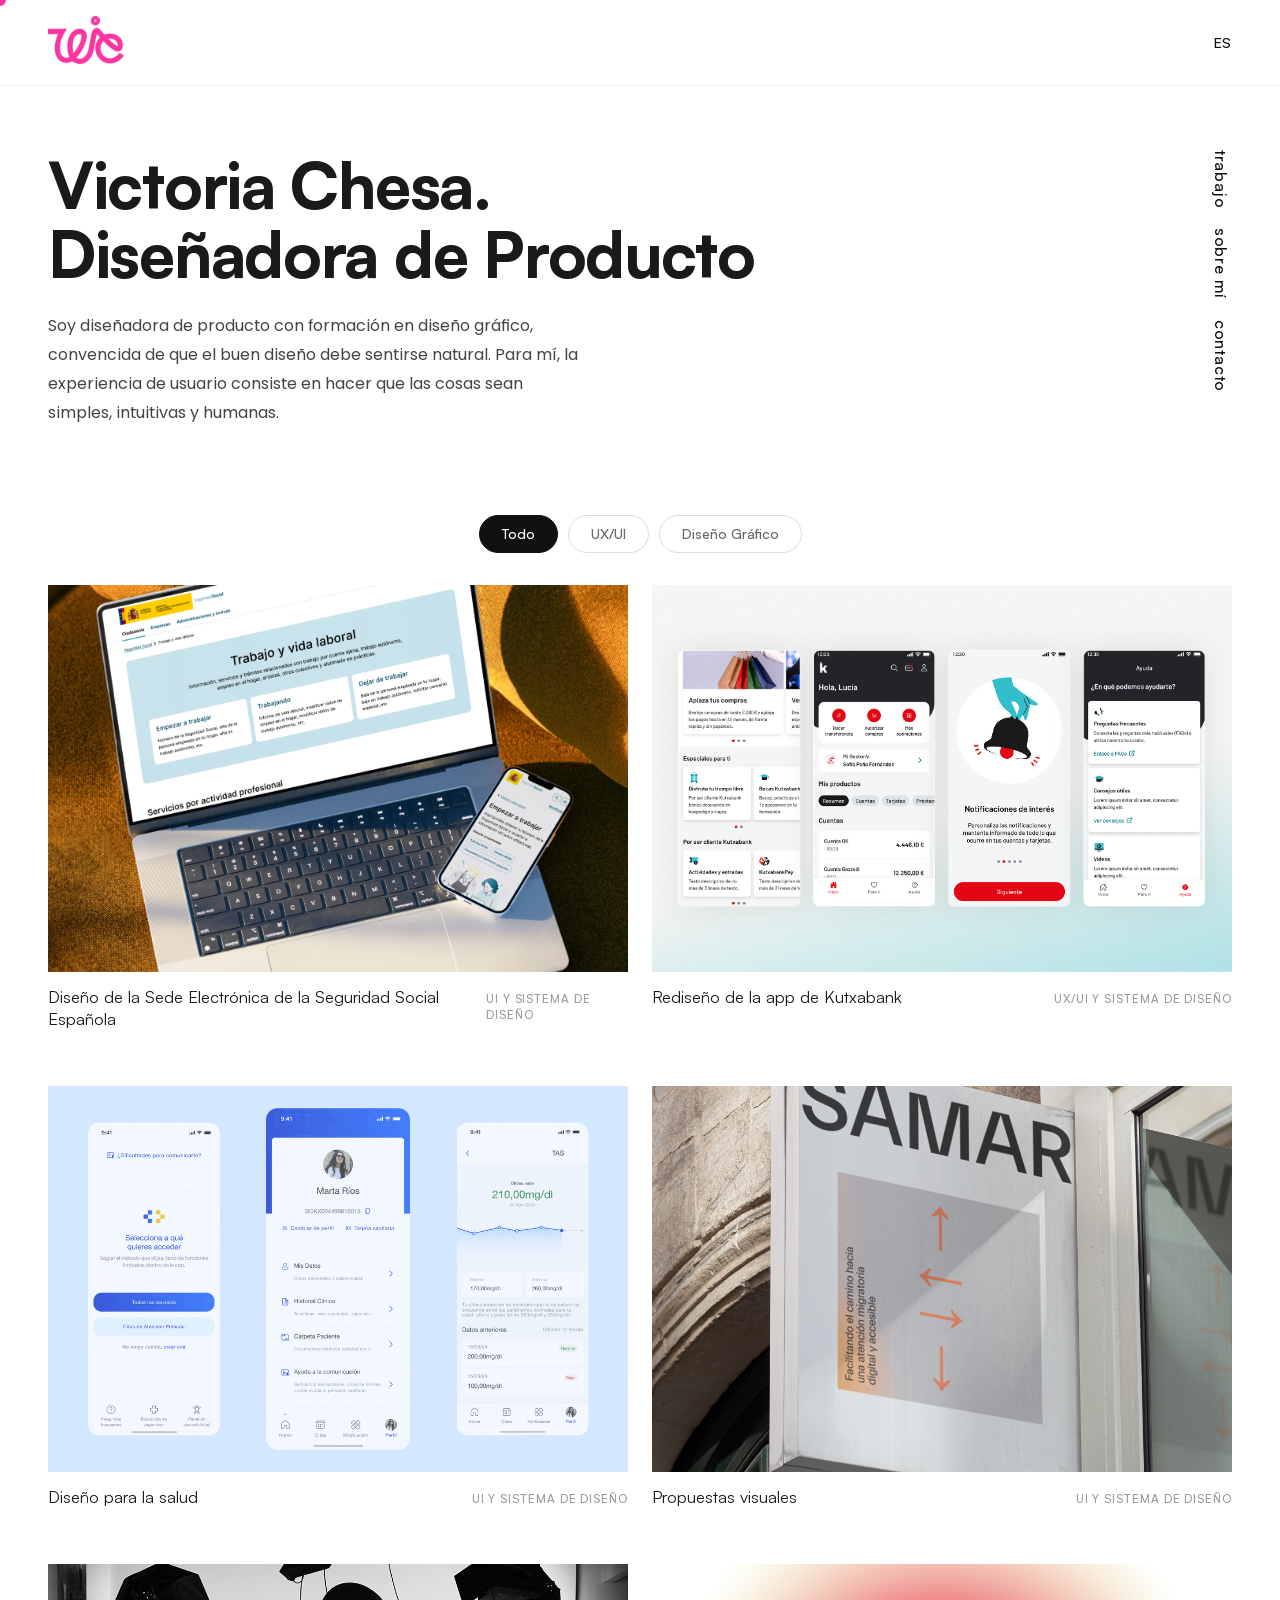
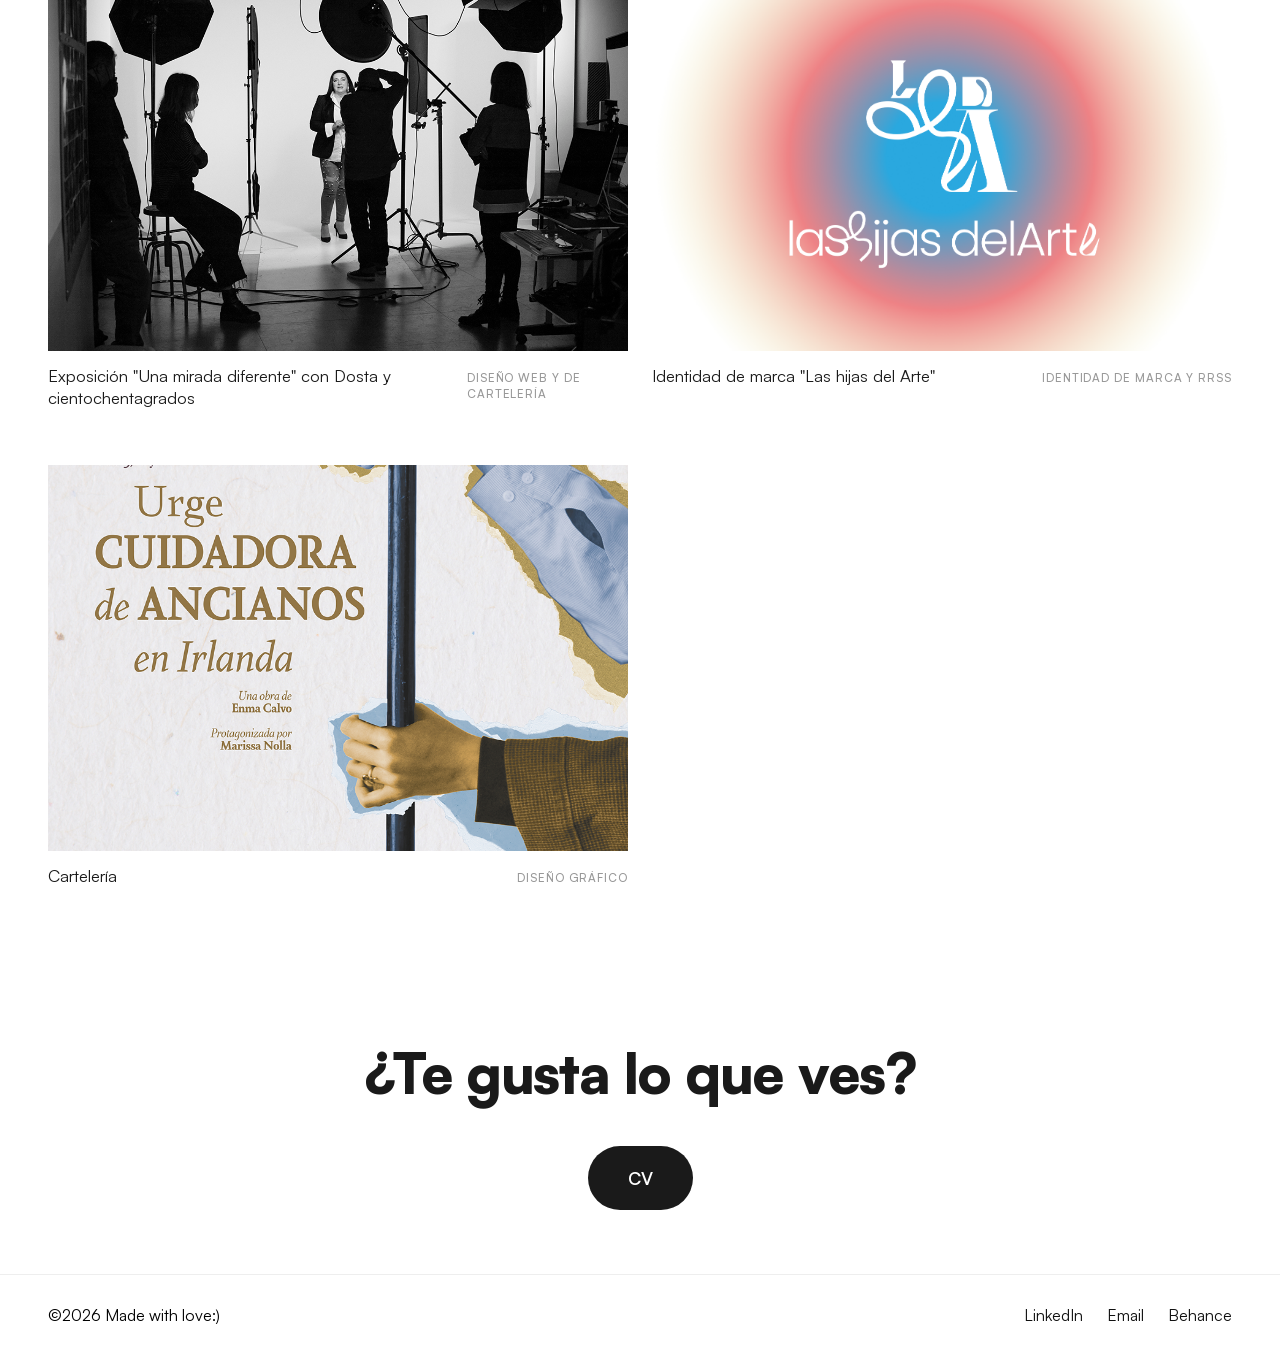
==== commit bcaffbcd: "jueves24" ====
--- a/index.html
+++ b/index.html
@@ -6,19 +6,11 @@
     <title>Victoria Chesa - Visual Designer</title>
     <meta name="description" content="Victoria Chesa - Diseñadora Visual Portfolio">
     <link rel="stylesheet" href="assets/css/main.css">
-    <link href="https://api.fontshare.com/v2/css?f[]=satoshi@1&f[]=poppins@1&display=swap" rel="stylesheet">
     <link rel="icon" href="assets/img/favicon.png">
 </head>
 <body>
 
-    <header class="main-header">
-        <div class="container">
-            <a href="index.html">
-                <img src="assets/img/pixel rosa.png" class="logo" alt="Victoria Chesa">
-            </a>
-            <div class="clearfix"></div>
-        </div>
-    </header>
+    <script src="assets/js/layout.js" data-part="header"></script>
 
     <main>
         <div class="container">
@@ -27,25 +19,23 @@
             <div class="hero">
                 <h1 class="type-hero">
                     <span class="hero-highlight">Victoria Chesa.</span><br>
-                    <span data-es="Diseñadora de Producto" data-en="Product Designer">Product Designer</span>
+                    <span data-i18n="hero.role">Diseñadora de Producto</span>
                 </h1>
-                <p class="type-intro hero-description"
-                   data-es="Soy diseñadora de producto con formación en diseño gráfico, convencida de que el buen diseño debe sentirse natural. Para mí, la experiencia de usuario consiste en hacer que las cosas sean simples, intuitivas y humanas."
-                   data-en="I'm a product designer with a background in graphic design, convinced that good design should feel effortless. For me, user experience is about making things feel simple, natural, and human.">
-                    I'm a product designer with a background in graphic design, convinced that good design should feel effortless. For me, user experience is about making things feel simple, natural, and human.
+                <p class="type-intro hero-description" data-i18n="hero.intro">
+                    Soy diseñadora de producto con formación en diseño gráfico, convencida de que el buen diseño debe sentirse natural. Para mí, la experiencia de usuario consiste en hacer que las cosas sean simples, intuitivas y humanas.
                 </p>
                 <ul class="social-links">
-                    <li><a href="#works" data-es="trabajo" data-en="work">work</a></li>
-                    <li><a href="about.html" data-es="sobre mí" data-en="about me">about me</a></li>
-                    <li><a href="#contact" data-es="contacto" data-en="contact">contact</a></li>
+                    <li><a href="#works" data-i18n="nav.work">trabajo</a></li>
+                    <li><a href="about.html" data-i18n="nav.about">sobre mí</a></li>
+                    <li><a href="#contact" data-i18n="nav.contact">contacto</a></li>
                 </ul>
             </div>
 
             <!-- Filtros -->
             <div class="portfolio-filters" id="works">
-                <button class="filter-btn active" data-filter="all" data-es="Todo" data-en="All">All</button>
+                <button class="filter-btn active" data-filter="all" data-i18n="filter.all">Todo</button>
                 <button class="filter-btn" data-filter="uxui">UX/UI</button>
-                <button class="filter-btn" data-filter="graphic" data-es="Diseño Gráfico" data-en="Graphic Design">Graphic Design</button>
+                <button class="filter-btn" data-filter="graphic" data-i18n="filter.graphic">Diseño Gráfico</button>
             </div>
 
             <!-- Grid -->
@@ -57,12 +47,8 @@
                             <img src="assets/img/sede_portada.png" alt="SEDE" class="img-cover">
                         </div>
                         <div class="item-meta">
-                            <h2 class="item-title"
-                                data-es="Diseño de la Sede Electrónica de la Seguridad Social Española"
-                                data-en="Design of the Spanish Social Security Electronic Headquarters">
-                                Diseño de la Sede Electrónica de la Seguridad Social Española
-                            </h2>
-                            <h4>UI y Sistema de diseño</h4>
+                            <h2 class="item-title" data-i18n="card.sede">Diseño de la Sede Electrónica de la Seguridad Social Española</h2>
+                            <h4 data-i18n="cat.ui">UI y Sistema de diseño</h4>
                         </div>
                     </div>
                 </a>
@@ -73,12 +59,8 @@
                             <img src="assets/img/KUTXA_1.png" alt="Kutxabank" class="img-cover">
                         </div>
                         <div class="item-meta">
-                            <h2 class="item-title"
-                                data-es="Rediseño de la app de Kutxabank"
-                                data-en="Kutxabank App Redesign">
-                                Rediseño de la app de Kutxabank
-                            </h2>
-                            <h4>UX/UI y Sistema de diseño</h4>
+                            <h2 class="item-title" data-i18n="card.kutxa">Rediseño de la app de Kutxabank</h2>
+                            <h4 data-i18n="cat.uxui">UX/UI y Sistema de diseño</h4>
                         </div>
                     </div>
                 </a>
@@ -89,12 +71,8 @@
                             <img src="assets/img/videomiscs_bajo.gif" alt="Health" class="img-cover">
                         </div>
                         <div class="item-meta">
-                            <h2 class="item-title"
-                                data-es="Diseño para la salud"
-                                data-en="Healthcare Design">
-                                Diseño para la salud
-                            </h2>
-                            <h4>UI y Sistema de diseño</h4>
+                            <h2 class="item-title" data-i18n="card.health">Diseño para la salud</h2>
+                            <h4 data-i18n="cat.ui">UI y Sistema de diseño</h4>
                         </div>
                     </div>
                 </a>
@@ -105,12 +83,8 @@
                             <img src="assets/img/samar_portada.png" alt="Mix" class="img-cover">
                         </div>
                         <div class="item-meta">
-                            <h2 class="item-title"
-                                data-es="Propuestas visuales"
-                                data-en="Visual Proposals">
-                                Propuestas visuales
-                            </h2>
-                            <h4>UI y Sistema de diseño</h4>
+                            <h2 class="item-title" data-i18n="card.mix">Propuestas visuales</h2>
+                            <h4 data-i18n="cat.ui">UI y Sistema de diseño</h4>
                         </div>
                     </div>
                 </a>
@@ -121,12 +95,8 @@
                             <img src="assets/img/dosta_portada.jpg" alt="Dosta" class="img-cover">
                         </div>
                         <div class="item-meta">
-                            <h2 class="item-title"
-                                data-es="Exposición &quot;Una mirada diferente&quot; con Dosta y cientochentagrados"
-                                data-en="Exhibition &quot;A Different Perspective&quot; with Dosta and cientochentagrados">
-                                Exposición "Una mirada diferente" con Dosta y cientochentagrados
-                            </h2>
-                            <h4>Diseño web y de cartelería</h4>
+                            <h2 class="item-title" data-i18n="card.dosta">Exposición "Una mirada diferente" con Dosta y cientochentagrados</h2>
+                            <h4 data-i18n="cat.web">Diseño web y de cartelería</h4>
                         </div>
                     </div>
                 </a>
@@ -137,12 +107,8 @@
                             <img src="assets/img/lhda-portada.png" alt="Las Hijas del Arte" class="img-cover">
                         </div>
                         <div class="item-meta">
-                            <h2 class="item-title"
-                                data-es="Identidad de marca &quot;Las hijas del Arte&quot;"
-                                data-en="Brand Identity &quot;Las hijas del Arte&quot;">
-                                Identidad de marca "Las hijas del Arte"
-                            </h2>
-                            <h4>Identidad de marca y RRSS</h4>
+                            <h2 class="item-title" data-i18n="card.lhda">Identidad de marca "Las hijas del Arte"</h2>
+                            <h4 data-i18n="cat.brand">Identidad de marca y RRSS</h4>
                         </div>
                     </div>
                 </a>
@@ -153,12 +119,8 @@
                             <img src="assets/img/CUIDADORA.png" alt="Cartelería" class="img-cover">
                         </div>
                         <div class="item-meta">
-                            <h2 class="item-title"
-                                data-es="Cartelería"
-                                data-en="Poster Design">
-                                Cartelería
-                            </h2>
-                            <h4>Diseño gráfico</h4>
+                            <h2 class="item-title" data-i18n="card.posters">Cartelería</h2>
+                            <h4 data-i18n="cat.graphic">Diseño gráfico</h4>
                         </div>
                     </div>
                 </a>
@@ -167,32 +129,16 @@
 
             <!-- CTA -->
             <div class="cta" id="contact">
-                <h1 class="type-hero"
-                    data-es="¿Te gusta lo que ves?"
-                    data-en="Like what you see?">
-                    Like what you see?
-                </h1>
-                <a href="contact.html" class="btn"
-                   data-es="Contáctame"
-                   data-en="Contact me">
-                    Contact me
-                </a>
+                <h1 class="type-hero" data-i18n="cta.title">¿Te gusta lo que ves?</h1>
+                <a href="assets/cv_VictoriaChesa.pdf" class="btn" data-i18n="cta.btn" target="_blank" rel="noopener noreferrer">CV</a>
             </div>
 
         </div>
     </main>
 
-    <footer class="footer-default">
-        <div class="container">
-            <p class="copyright">©2026 Made with love:)</p>
-            <ul class="follow-us-links">
-                <li><a href="https://www.linkedin.com/in/victoria-chesa/">LinkedIn</a></li>
-                <li><a href="mailto:victoriachesa@gmail.com">Email</a></li>
-                <li><a href="https://www.behance.net/victoriachesa">Behance</a></li>
-            </ul>
-        </div>
-    </footer>
+    <script src="assets/js/layout.js" data-part="footer"></script>
 
+    <script src="assets/js/i18n.js"></script>
     <script src="assets/js/main.js"></script>
 
 </body>
--- a/assets/css/main.css
+++ b/assets/css/main.css
@@ -1,4 +1,32 @@
 /*PORTFOLIO VICTORIA CHESA*/
+
+:root {
+  --accent: #FB36A0;
+  --ink: #111;
+  --paper: #fff;
+  --heading: #1a1a1a;
+  --line: #eee;
+}
+
+/*-----------------------------------------------------
+0. Fuentes locales
+-----------------------------------------------------*/
+
+@font-face {
+  font-family: 'Satoshi';
+  src: url('../fonts/satoshi.woff2') format('woff2');
+  font-weight: 300 900;
+  font-style: normal;
+  font-display: swap;
+}
+
+@font-face {
+  font-family: 'Poppins';
+  src: url('../fonts/poppins.woff2') format('woff2');
+  font-weight: 100 900;
+  font-style: normal;
+  font-display: swap;
+}
 
 /*-----------------------------------------------------
 1. Reset y base
@@ -17,12 +45,12 @@
 
 body {
   font-family: 'Satoshi', sans-serif;
-  background: #fff;
+  background: var(--paper);
 }
 
 a {
   text-decoration: none;
-  color: #111;
+  color: var(--ink);
   transition: color 0.2s ease;
 }
 
@@ -32,22 +60,20 @@
 
 /* 1. Título hero — home únicamente */
 .type-hero {
-  font-family: 'Satoshi', sans-serif;
   font-size: clamp(2.8rem, 5vw, 4rem);
   font-weight: 800;
   line-height: 1.08;
   letter-spacing: -0.02em;
-  color: #1a1a1a;
+  color: var(--heading);
 }
 
 /* 2. Título página — about, proyectos */
 .type-title {
-  font-family: 'Satoshi', sans-serif;
   font-size: clamp(2.2rem, 4vw, 3.75rem);
   font-weight: 600;
   line-height: 1.1;
   letter-spacing: -0.01em;
-  color: #1a1a1a;
+  color: var(--heading);
 }
 
 /* 3. Párrafo intro — home + about */
@@ -70,7 +96,6 @@
 
 /* 5. Textos imagen home — NO tocar, te gustan como están */
 .item-title {
-  font-family: 'Satoshi', sans-serif;
   font-size: 1.05rem;
   font-weight: 400;
   line-height: 1.3;
@@ -78,7 +103,6 @@
 }
 
 .item h4 {
-  font-family: 'Satoshi', sans-serif;
   font-size: 0.72rem;
   font-weight: 500;
   text-transform: uppercase;
@@ -88,11 +112,10 @@
 
 /* 6. Listados — exp-row, cap-list */
 .type-list {
-  font-family: 'Satoshi', sans-serif;
-  font-size: 0.875rem;
+  font-size: 1rem;
   font-weight: 400;
-  line-height: 1.55;
-  color: #111;
+  line-height: 1.7;
+  color: var(--ink);
 }
 
 /*-----------------------------------------------------
@@ -120,9 +143,8 @@
   display: inline-flex;
   align-items: center;
   padding: 20px 40px;
-  background: #1a1a1a;
-  color: #fff;
-  font-family: 'Satoshi', sans-serif;
+  background: var(--heading);
+  color: var(--paper);
   font-weight: 600;
   font-size: 1.1rem;
   border-radius: 50px;
@@ -151,9 +173,9 @@
   padding: 16px 0;
   position: sticky;
   top: 0;
-  background: #fff;
+  background: var(--paper);
   z-index: 100;
-  border-bottom: 1px solid #eee;
+  border-bottom: 1px solid var(--line);
 }
 
 .main-header .container {
@@ -165,6 +187,22 @@
 .logo {
   height: 48px;
   width: auto;
+}
+
+.lang-toggle {
+  background: none;
+  border: none;
+  padding: 0;
+  font-family: 'Satoshi', sans-serif;
+  font-size: 0.9rem;
+  font-weight: 500;
+  letter-spacing: 0.04em;
+  line-height: 1;
+  color: var(--ink);
+}
+
+.lang-toggle:hover {
+  color: var(--accent);
 }
 
 /*-----------------------------------------------------
@@ -198,7 +236,7 @@
   text-transform: lowercase;
 }
 
-.hero .social-links a:hover { color: #FB36A0; }
+.hero .social-links a:hover { color: var(--accent); }
 
 /*-----------------------------------------------------
 7. Filtros portfolio
@@ -226,9 +264,9 @@
 
 .filter-btn.active,
 .filter-btn:hover {
-  background: #111;
-  color: #fff;
-  border-color: #111;
+  background: var(--ink);
+  color: var(--paper);
+  border-color: var(--ink);
 }
 
 /*-----------------------------------------------------
@@ -258,7 +296,7 @@
   width: 100%;
   aspect-ratio: 3 / 2;
   overflow: hidden;
-  border-radius: 12px;
+  border-radius: 0;
   margin-bottom: 14px;
   background: #f0f0f0;
 }
@@ -277,7 +315,7 @@
   background: rgba(0,0,0,0.28);
   opacity: 0;
   transition: opacity 0.35s ease;
-  border-radius: 12px;
+  border-radius: 0;
 }
 
 .item-img::before {
@@ -287,9 +325,8 @@
   left: 50%;
   transform: translate(-50%, -50%) scale(0.9);
   z-index: 2;
-  background: #fff;
-  color: #111;
-  font-family: 'Satoshi', sans-serif;
+  background: var(--paper);
+  color: var(--ink);
   font-size: 0.8rem;
   font-weight: 600;
   letter-spacing: 0.06em;
@@ -325,12 +362,11 @@
 }
 
 .cta h1 {
-  font-family: 'Satoshi', sans-serif;
   font-size: 3.5rem;
   font-weight: 900;
   line-height: 1.2;
   margin-bottom: 40px;
-  color: #1a1a1a;
+  color: var(--heading);
 }
 
 /*-----------------------------------------------------
@@ -340,7 +376,7 @@
 .footer-default {
   height: 80px;
   line-height: 80px;
-  border-top: 1px solid #eee;
+  border-top: 1px solid var(--line);
 }
 
 .footer-default .container {
@@ -355,36 +391,63 @@
   gap: 24px;
 }
 
-.footer-default .follow-us-links a:hover { color: #FB36A0; }
+.footer-default .follow-us-links a:hover { color: var(--accent); }
 
 /*-----------------------------------------------------
 11. Single project
 -----------------------------------------------------*/
 
 .single-project .intro {
-  margin: 72px 0 88px;
+  display: grid;
+  grid-template-columns: 1fr 1fr;
+  column-gap: 80px;
+  row-gap: 40px;
+  align-items: start;
+  margin: 72px 0 104px;
+}
+
+.single-project .intro h1 {
+  grid-column: 1;
+  grid-row: 1;
 }
 
 .single-project .intro ul {
-  float: left;
+  grid-column: 1;
+  grid-row: 2;
+  display: flex;
+  flex-wrap: wrap;
+  gap: 10px;
   list-style: none;
-  margin-top: 48px;
-  width: 50%;
+  margin: 0;
+  width: auto;
 }
 
 .single-project .intro ul li {
-  margin-bottom: 8px;
+  margin: 0;
+  padding: 9px 22px;
+  border-radius: 999px;
+  border: 1px solid #ddd;
+  background: transparent;
+  font-size: 0.875rem;
+  font-weight: 500;
+  line-height: 1.2;
+  color: #666;
 }
 
 .single-project .intro p {
-  float: right;
-  margin-top: 48px;
-  width: 50%;
+  grid-column: 2;
+  grid-row: 1 / span 2;
+  margin: 0;
+  width: auto;
+}
+
+.single-project .intro .clearfix {
+  display: none;
 }
 
 .single-project .info {
-  margin: 110px 0;
-  width: 60%;
+  margin: 104px 0;
+  width: calc((100% - 80px) / 2);
 }
 
 .single-project img {
@@ -394,6 +457,22 @@
   object-fit: cover;
 }
 
+.img-halved {
+  display: grid;
+  grid-template-columns: 1fr 1fr 1fr;
+  gap: 16px;
+  margin: 104px 0;
+}
+
+.img-halved .clearfix {
+  display: none;
+}
+
+.img-halved .item {
+  aspect-ratio: 2/3;
+  overflow: hidden;
+}
+
 /*-----------------------------------------------------
 12. Navegación entre proyectos
 -----------------------------------------------------*/
@@ -404,33 +483,40 @@
   align-items: center;
   margin: 100px auto 0;
   padding: 48px;
-  border-top: 1px solid #eee;
+  border-top: 1px solid var(--line);
   max-width: 1280px;
 }
 
+.project-navigation-simple .nav-btn[data-i18n="nav.next"] {
+  margin-left: auto;
+}
+
 .nav-btn {
-  font-family: 'Satoshi', sans-serif;
   font-size: 1.5rem;
   font-weight: 700;
-  color: #111;
-}
-
-.nav-btn:hover { color: #FB36A0; }
+  color: var(--ink);
+}
+
+.nav-btn:hover { color: var(--accent); }
 
 /*-----------------------------------------------------
 13. About
 -----------------------------------------------------*/
 
 .about-wrapper {
-  padding: 64px 0 120px;
+  padding: 72px 0 120px;
 }
 
 .about-intro {
   display: grid;
   grid-template-columns: 1fr 1fr;
-  gap: 80px;
-  margin-bottom: 80px;
-  align-items: end;
+  column-gap: 80px;
+  margin-bottom: 104px;
+  align-items: start;
+}
+
+.about-intro p {
+  grid-column: 2;
 }
 
 .about-bio {
@@ -440,35 +526,45 @@
   color: #444;
 }
 
-.about-intro > p.about-bio {
-  padding-top: 6rem;
-}
-
 .about-grid {
   display: grid;
-  grid-template-columns: 1fr 1fr 1fr;
-  gap: 48px;
+  grid-template-columns: 1fr 1fr;
+  column-gap: 80px;
   align-items: start;
-  margin-bottom: 80px;
+  margin-bottom: 104px;
 }
 
 .cell--photo { grid-column: 1; }
 
+.about-lists {
+  grid-column: 2;
+  display: grid;
+  grid-template-columns: 1.6fr 0.9fr;
+  column-gap: 40px;
+  align-items: start;
+}
+
 .cell--photo img {
-  width: 100%;
+  width: 220px;
+  max-width: 100%;
   display: block;
   object-fit: cover;
-  aspect-ratio: 3 / 4;
+  aspect-ratio: 1 / 1;
 }
 
 .cell--exp {
-  grid-column: 2;
   display: flex;
   flex-direction: column;
-  gap: 36px;
-}
-
-.cell--skills { grid-column: 3; }
+  gap: 40px;
+}
+
+.cell--exp > div,
+.cell--skills {
+  display: flex;
+  flex-direction: column;
+  align-items: flex-start;
+  gap: 24px;
+}
 
 .exp-block-label {
   display: inline-block;
@@ -476,63 +572,61 @@
   border-radius: 999px;
   border: 1px solid #ddd;
   background: transparent;
-  font-family: 'Satoshi', sans-serif;
   font-size: 0.875rem;
   font-weight: 500;
+  line-height: 1.2;
   color: #666;
-  margin-bottom: 16px;
 }
 
 .exp-list {
   display: flex;
   flex-direction: column;
-  gap: 10px;
+  gap: 16px;
+}
+
+.exp-row,
+.cap-list span {
+  font-family: 'Poppins', sans-serif;
+  font-size: 1rem;
+  font-weight: 400;
+  line-height: 1.8;
+  color: #444;
 }
 
 .exp-row {
-  font-family: 'Satoshi', sans-serif;
-  font-size: 0.875rem;
-  line-height: 1.55;
-  color: #111;
+  display: flex;
+  flex-direction: column;
+  align-items: flex-start;
+  gap: 0;
 }
 
 .exp-role {
   font-family: 'Poppins', sans-serif;
-  font-size: 0.78rem;
-  color: #999;
-  margin-left: 8px;
+  font-size: 1rem;
+  font-weight: 400;
+  line-height: 1.8;
+  color: #444;
+  flex-shrink: 0;
 }
 
 .cap-list {
   display: flex;
   flex-direction: column;
-  gap: 8px;
-}
-
-.cap-list span {
-  font-family: 'Satoshi', sans-serif;
-  font-size: 0.875rem;
-  line-height: 1.55;
-  color: #111;
+  gap: 4px;
 }
 
 .about-gallery {
   display: grid;
-  grid-template-columns: 5fr 4fr 3fr;
-  grid-template-rows: 220px 220px;
-  gap: 6px;
-  margin-top: 64px;
-}
-
-.cell--photography { grid-column: 1; grid-row: 1 / span 2; overflow: hidden; }
-.cell--art         { grid-column: 2; grid-row: 1; overflow: hidden; }
-.cell--art2        { grid-column: 2; grid-row: 2; overflow: hidden; }
-.cell--extra       { grid-column: 3; grid-row: 1 / span 2; overflow: hidden; }
-
-.cell--photography img,
-.cell--art img,
-.cell--art2 img,
-.cell--extra img {
+  grid-template-columns: 1fr 1fr 1fr;
+  gap: 16px;
+}
+
+.about-gallery > div {
+  aspect-ratio: 4 / 3;
+  overflow: hidden;
+}
+
+.about-gallery img {
   width: 100%;
   height: 100%;
   display: block;
@@ -540,10 +634,7 @@
   transition: transform 0.4s ease;
 }
 
-.cell--photography:hover img,
-.cell--art:hover img,
-.cell--art2:hover img,
-.cell--extra:hover img {
+.about-gallery > div:hover img {
   transform: scale(1.03);
 }
 
@@ -557,7 +648,6 @@
 }
 
 .cell--social > span {
-  font-family: 'Satoshi', sans-serif;
   font-size: 0.72rem;
   font-weight: 500;
   color: #999;
@@ -566,14 +656,13 @@
 }
 
 .social-item {
-  font-family: 'Satoshi', sans-serif;
   font-size: 0.9rem;
   font-weight: 500;
-  color: #111;
+  color: var(--ink);
   transition: color 0.2s;
 }
 
-.social-item:hover { color: #FB36A0; }
+.social-item:hover { color: var(--accent); }
 
 /*-----------------------------------------------------
 14. Cursor personalizado
@@ -584,7 +673,7 @@
 .cursor {
   width: 12px;
   height: 12px;
-  background: #FB36A0;
+  background: var(--accent);
   border-radius: 50%;
   position: fixed;
   top: 0;
@@ -647,34 +736,19 @@
     padding: 24px 0;
   }
 
+  .single-project .intro { grid-template-columns: 1fr; margin: 48px 0 64px; }
   .single-project .intro h1 { font-size: 2rem; }
-  .single-project .info { margin: 60px 0; }
+  .single-project .intro p { grid-column: 1; grid-row: auto; }
+  .single-project .info { width: 100%; margin: 64px 0; }
+  .img-halved { grid-template-columns: 1fr; margin: 64px 0; }
   .project-navigation-simple { padding: 32px 20px; }
   .nav-btn { font-size: 1.2rem; }
 
-  .about-wrapper { padding: 40px 0 80px; }
-  .about-intro { grid-template-columns: 1fr; gap: 24px; margin-bottom: 48px; }
-  .about-grid { grid-template-columns: 1fr; gap: 40px; }
-  .cell--photo, .cell--exp, .cell--skills { grid-column: 1; }
-  .about-gallery {
-    grid-template-columns: 1fr;
-    grid-template-rows: auto;
-    margin-top: 40px;
-  }
-  .cell--photography { grid-column: 1; grid-row: auto; min-height: 260px; }
-  .cell--art         { grid-column: 1; grid-row: auto; min-height: 200px; }
-  .cell--art2        { grid-column: 1; grid-row: auto; min-height: 200px; }
-  .cell--extra       { display: none; }
-}
-
-.img-halved {
-display: grid;
-grid-template-columns: 1fr 1fr;
-gap: 16px;
-margin: 80px 0;
-}
-
-.img-halved .item {
-  aspect-ratio: 2/3;
-  overflow: hidden;
+  .about-wrapper { padding: 48px 0 80px; }
+  .about-intro { grid-template-columns: 1fr; row-gap: 24px; margin-bottom: 64px; }
+  .about-intro p { grid-column: 1; }
+  .about-grid { grid-template-columns: 1fr; row-gap: 40px; margin-bottom: 64px; }
+  .cell--photo, .about-lists { grid-column: 1; }
+  .about-lists { grid-template-columns: 1fr; row-gap: 40px; }
+  .about-gallery { grid-template-columns: 1fr; }
 }
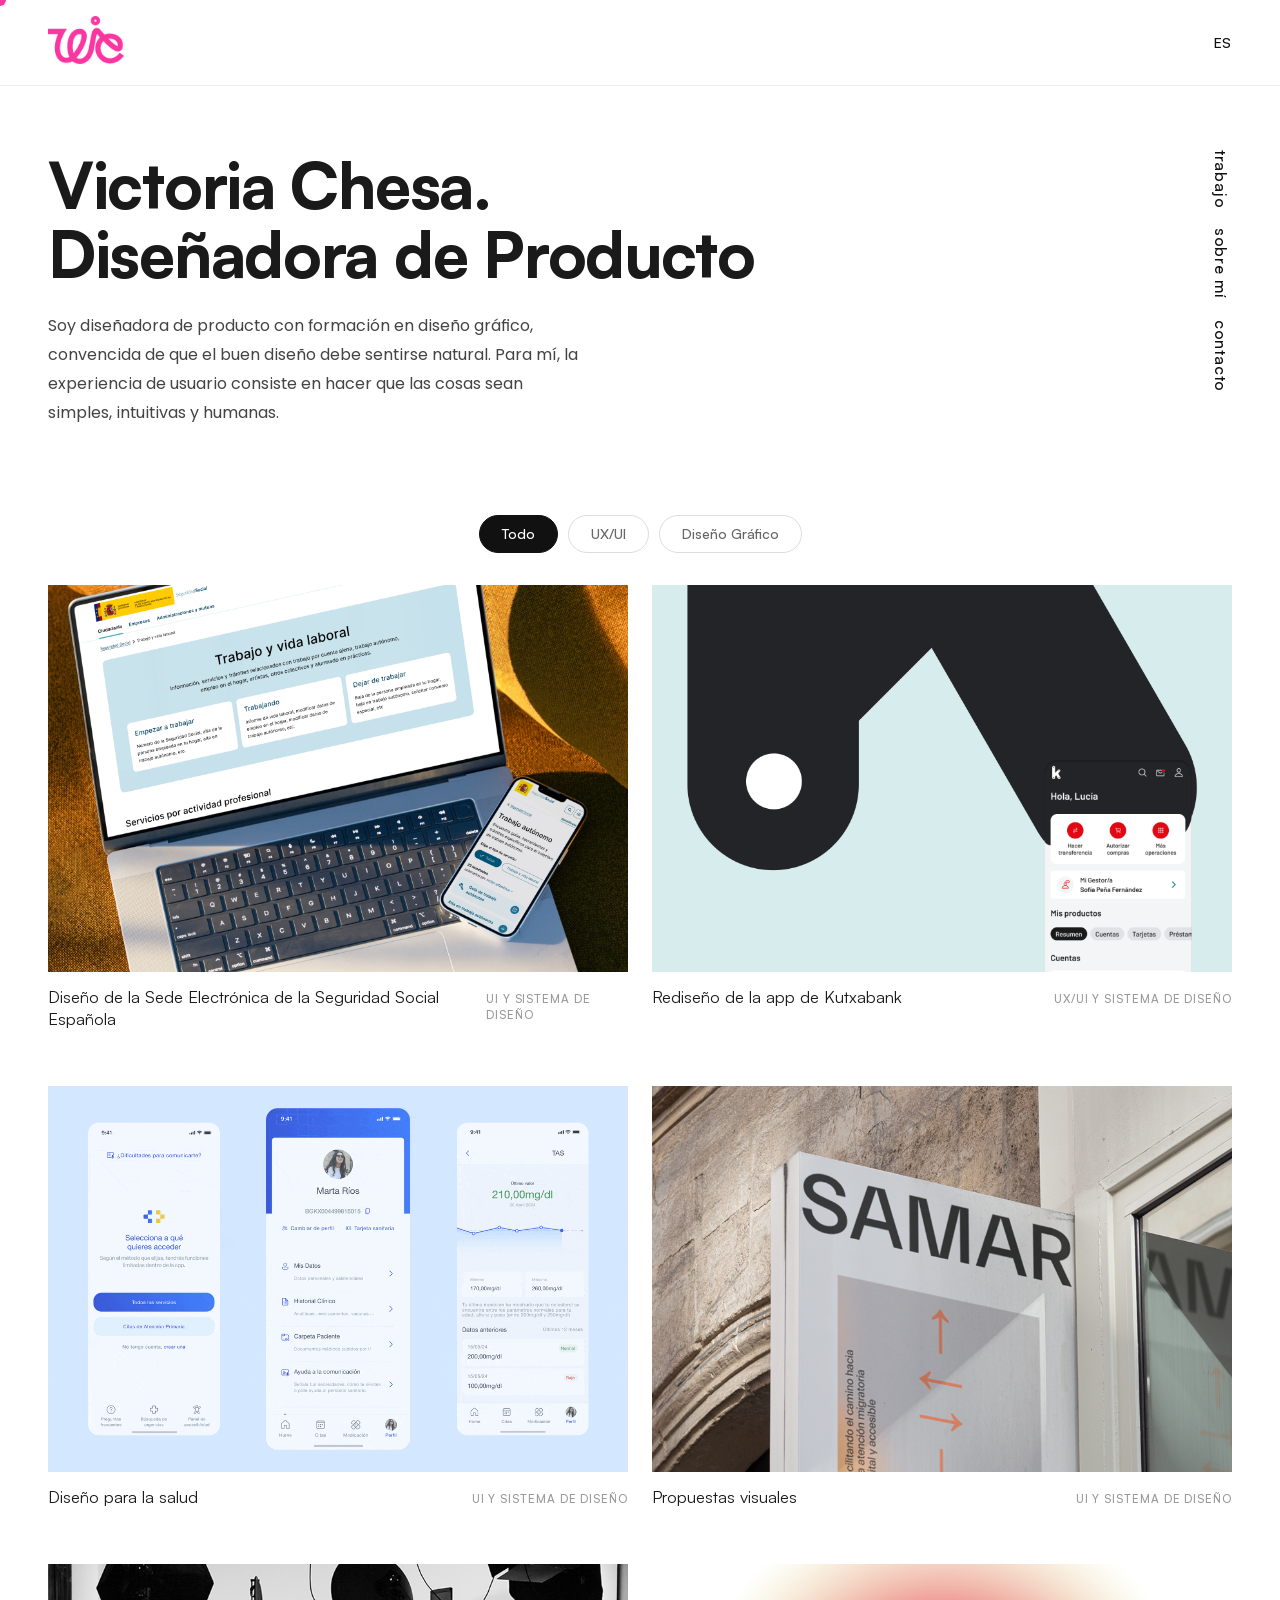
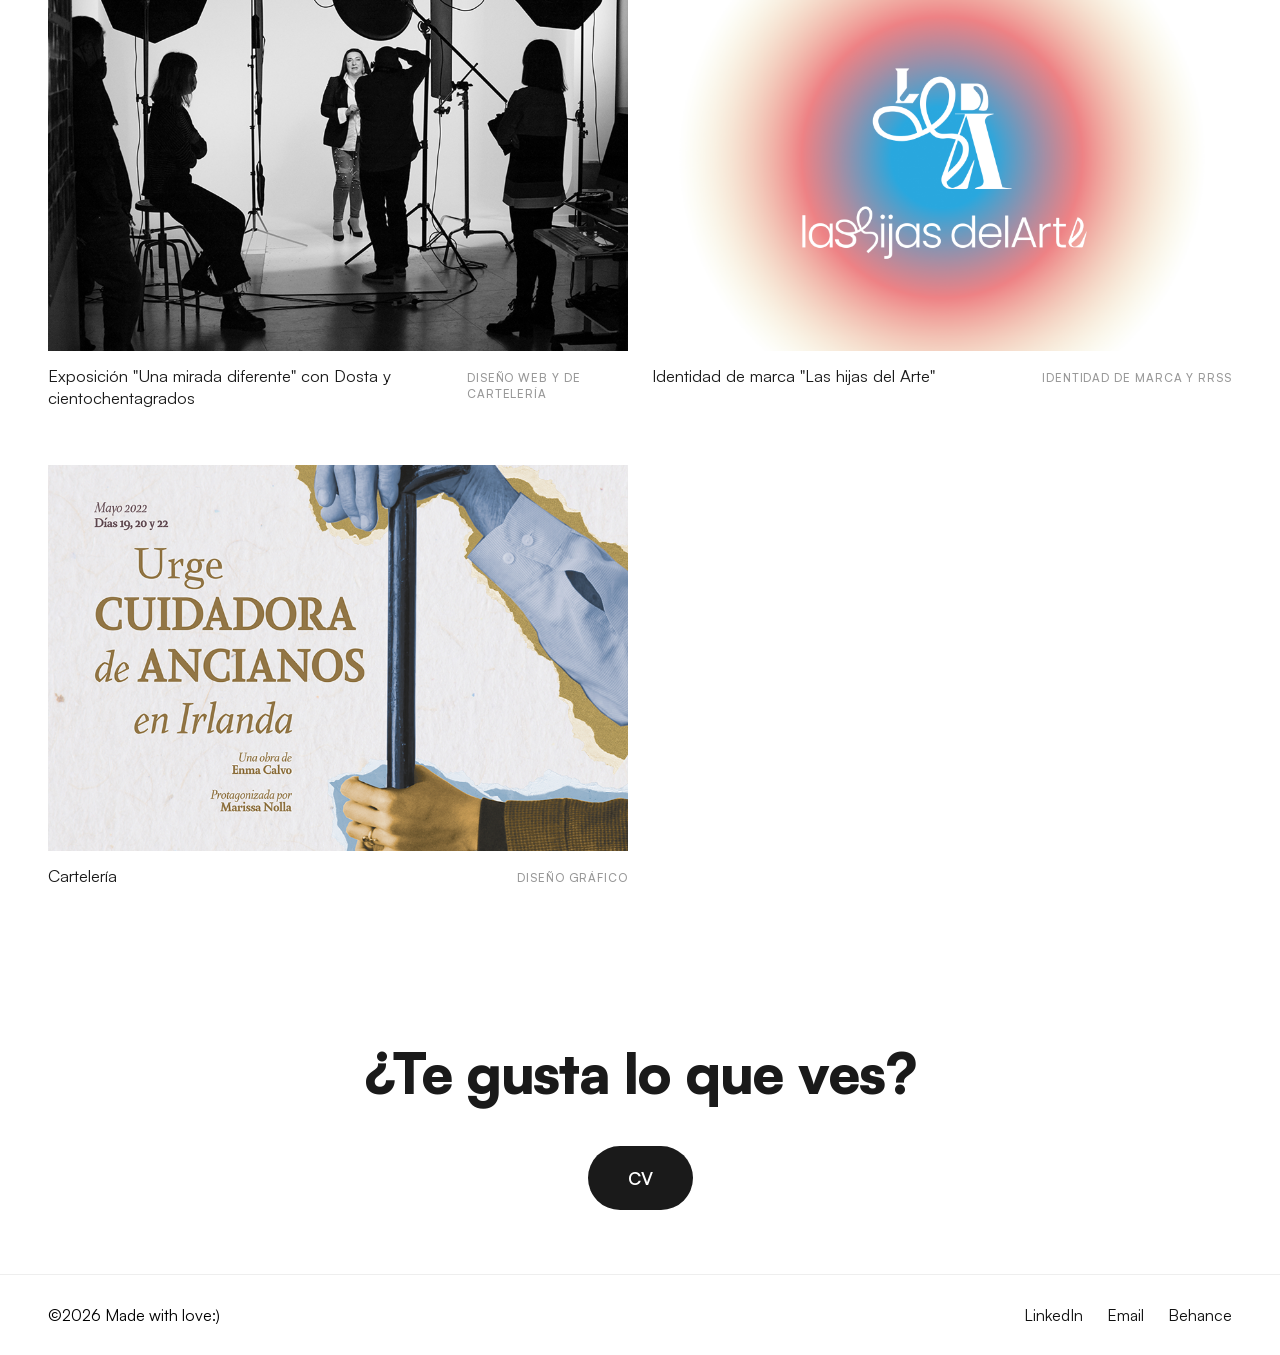
==== commit 2a5a7e15: "domingo11" ====
--- a/index.html
+++ b/index.html
@@ -44,7 +44,7 @@
                 <a href="single-project-SEDE.html">
                     <div class="item" data-category="uxui">
                         <div class="item-img">
-                            <img src="assets/img/sede_portada.png" alt="SEDE" class="img-cover">
+                            <img src="assets/img/PORTADAS/1800X1200-sede.png" alt="SEDE" class="img-cover">
                         </div>
                         <div class="item-meta">
                             <h2 class="item-title" data-i18n="card.sede">Diseño de la Sede Electrónica de la Seguridad Social Española</h2>
@@ -56,7 +56,7 @@
                 <a href="single-project-KUTXA.html">
                     <div class="item" data-category="uxui">
                         <div class="item-img">
-                            <img src="assets/img/KUTXA_1.png" alt="Kutxabank" class="img-cover">
+                            <img src="assets/img/PORTADAS/1800X1200-kutxa.png" alt="Kutxabank" class="img-cover">
                         </div>
                         <div class="item-meta">
                             <h2 class="item-title" data-i18n="card.kutxa">Rediseño de la app de Kutxabank</h2>
@@ -68,7 +68,7 @@
                 <a href="single-project-HEALTH.html">
                     <div class="item" data-category="uxui">
                         <div class="item-img">
-                            <img src="assets/img/videomiscs_bajo.gif" alt="Health" class="img-cover">
+                            <img src="assets/img/PORTADAS/video-miscs.gif" alt="Health" class="img-cover">
                         </div>
                         <div class="item-meta">
                             <h2 class="item-title" data-i18n="card.health">Diseño para la salud</h2>
@@ -80,7 +80,7 @@
                 <a href="single-project-MIX.html">
                     <div class="item" data-category="uxui">
                         <div class="item-img">
-                            <img src="assets/img/samar_portada.png" alt="Mix" class="img-cover">
+                            <img src="assets/img/PORTADAS/1800X1200-mix.png" alt="Mix" class="img-cover">
                         </div>
                         <div class="item-meta">
                             <h2 class="item-title" data-i18n="card.mix">Propuestas visuales</h2>
@@ -92,7 +92,7 @@
                 <a href="single-project-DOSTA.html">
                     <div class="item" data-category="graphic">
                         <div class="item-img">
-                            <img src="assets/img/dosta_portada.jpg" alt="Dosta" class="img-cover">
+                            <img src="assets/img/PORTADAS/1800X1200-dosta.png" alt="Dosta" class="img-cover">
                         </div>
                         <div class="item-meta">
                             <h2 class="item-title" data-i18n="card.dosta">Exposición "Una mirada diferente" con Dosta y cientochentagrados</h2>
@@ -104,7 +104,7 @@
                 <a href="single-project-LHDA.html">
                     <div class="item" data-category="graphic">
                         <div class="item-img">
-                            <img src="assets/img/lhda-portada.png" alt="Las Hijas del Arte" class="img-cover">
+                            <img src="assets/img/PORTADAS/1800X1200-lhda.png" alt="Las Hijas del Arte" class="img-cover">
                         </div>
                         <div class="item-meta">
                             <h2 class="item-title" data-i18n="card.lhda">Identidad de marca "Las hijas del Arte"</h2>
@@ -116,7 +116,7 @@
                 <a href="single-project-CARTELES.html">
                     <div class="item" data-category="graphic">
                         <div class="item-img">
-                            <img src="assets/img/CUIDADORA.png" alt="Cartelería" class="img-cover">
+                            <img src="assets/img/PORTADAS/1800X1200-carteles.png" alt="Cartelería" class="img-cover">
                         </div>
                         <div class="item-meta">
                             <h2 class="item-title" data-i18n="card.posters">Cartelería</h2>
--- a/assets/css/main.css
+++ b/assets/css/main.css
@@ -434,15 +434,56 @@
   color: #666;
 }
 
-.single-project .intro p {
+.single-project .intro-side {
   grid-column: 2;
   grid-row: 1 / span 2;
+  display: flex;
+  flex-direction: column;
+  align-items: flex-start;
+  gap: 28px;
+}
+
+.single-project .intro p {
   margin: 0;
   width: auto;
 }
 
 .single-project .intro .clearfix {
   display: none;
+}
+
+.award {
+  display: inline-flex;
+  align-items: center;
+  flex-wrap: wrap;
+  gap: 12px;
+  color: #444;
+  text-decoration: none;
+  max-width: 100%;
+}
+
+.single-project .award img {
+  width: 36px;
+  height: 36px;
+  object-fit: contain;
+  flex-shrink: 0;
+}
+
+.award span {
+  font-family: 'Poppins', sans-serif;
+  font-size: 1rem;
+  font-weight: 400;
+  line-height: 1.8;
+  color: #444;
+}
+
+.award span span {
+  text-decoration: underline;
+  text-underline-offset: 4px;
+}
+
+.award:hover span span {
+  color: var(--accent);
 }
 
 .single-project .info {
@@ -737,6 +778,7 @@
   }
 
   .single-project .intro { grid-template-columns: 1fr; margin: 48px 0 64px; }
+  .single-project .intro-side { grid-column: 1; grid-row: auto; gap: 20px; }
   .single-project .intro h1 { font-size: 2rem; }
   .single-project .intro p { grid-column: 1; grid-row: auto; }
   .single-project .info { width: 100%; margin: 64px 0; }
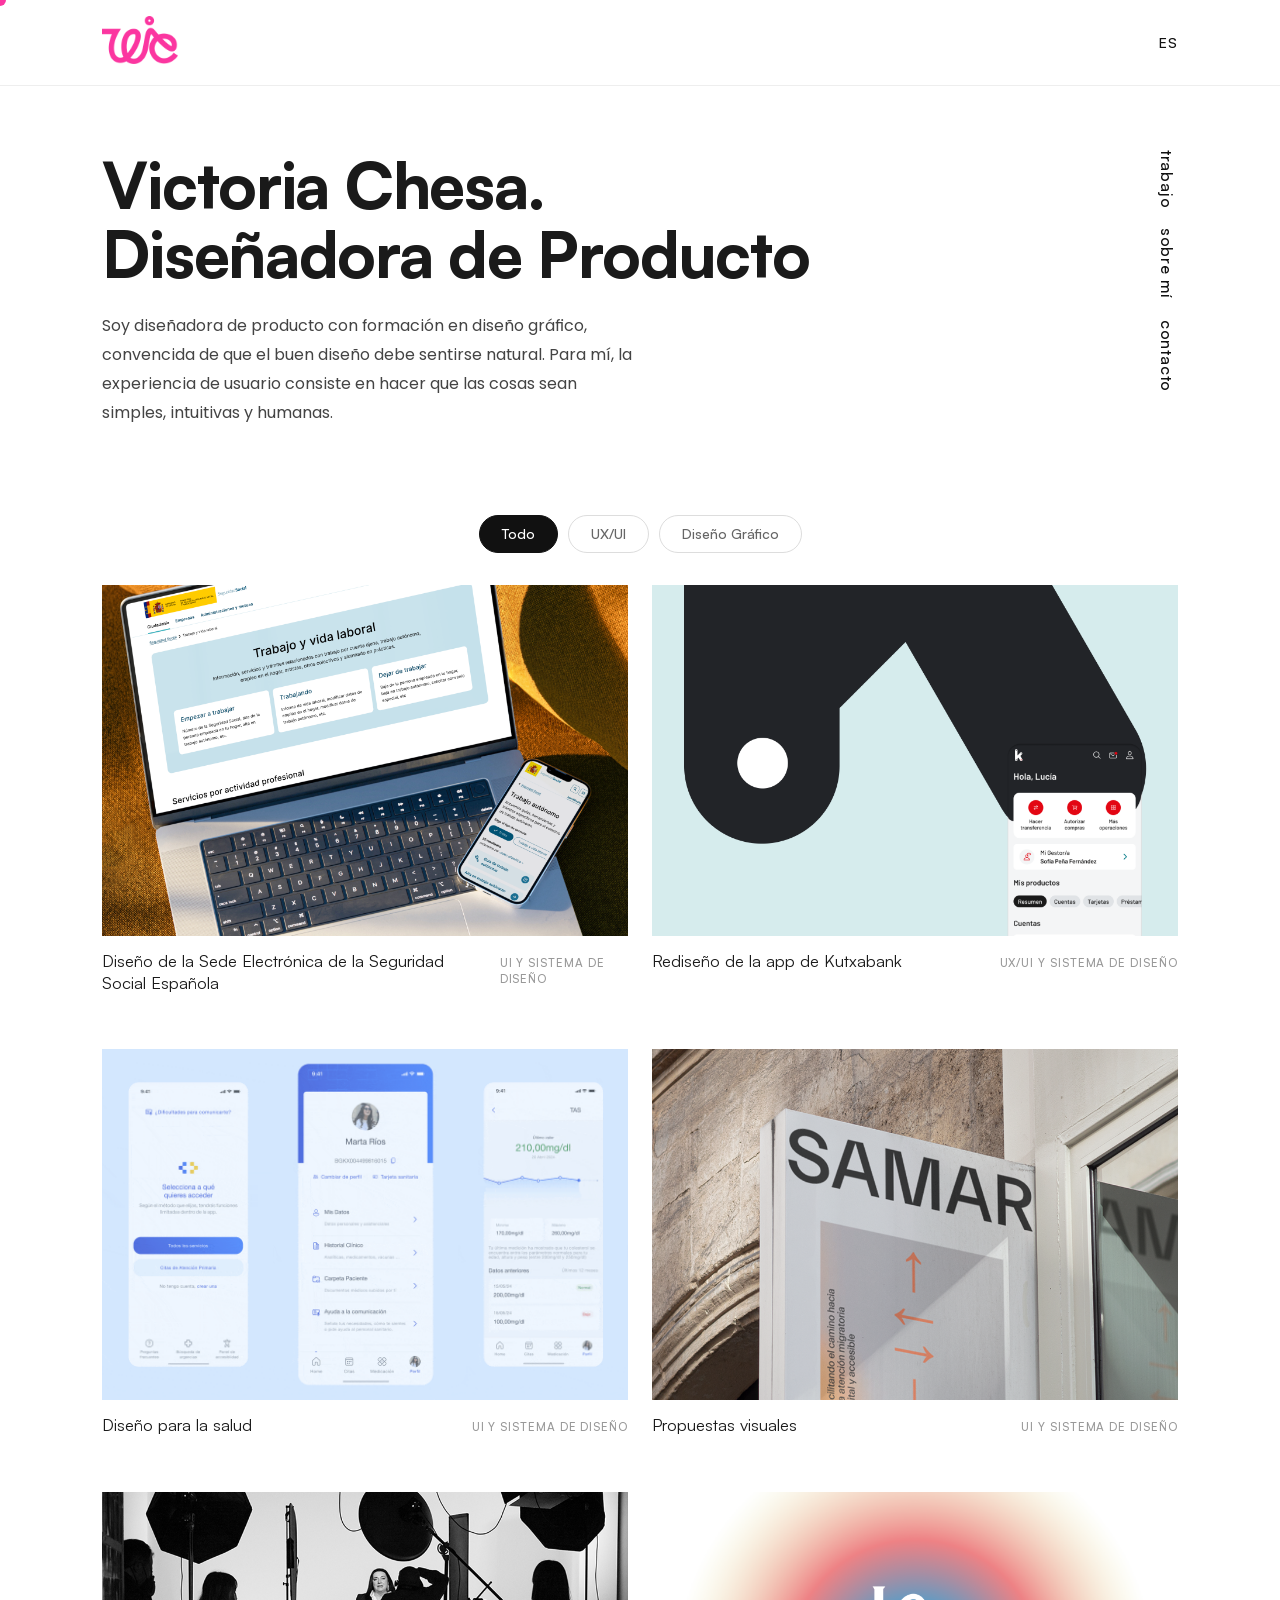
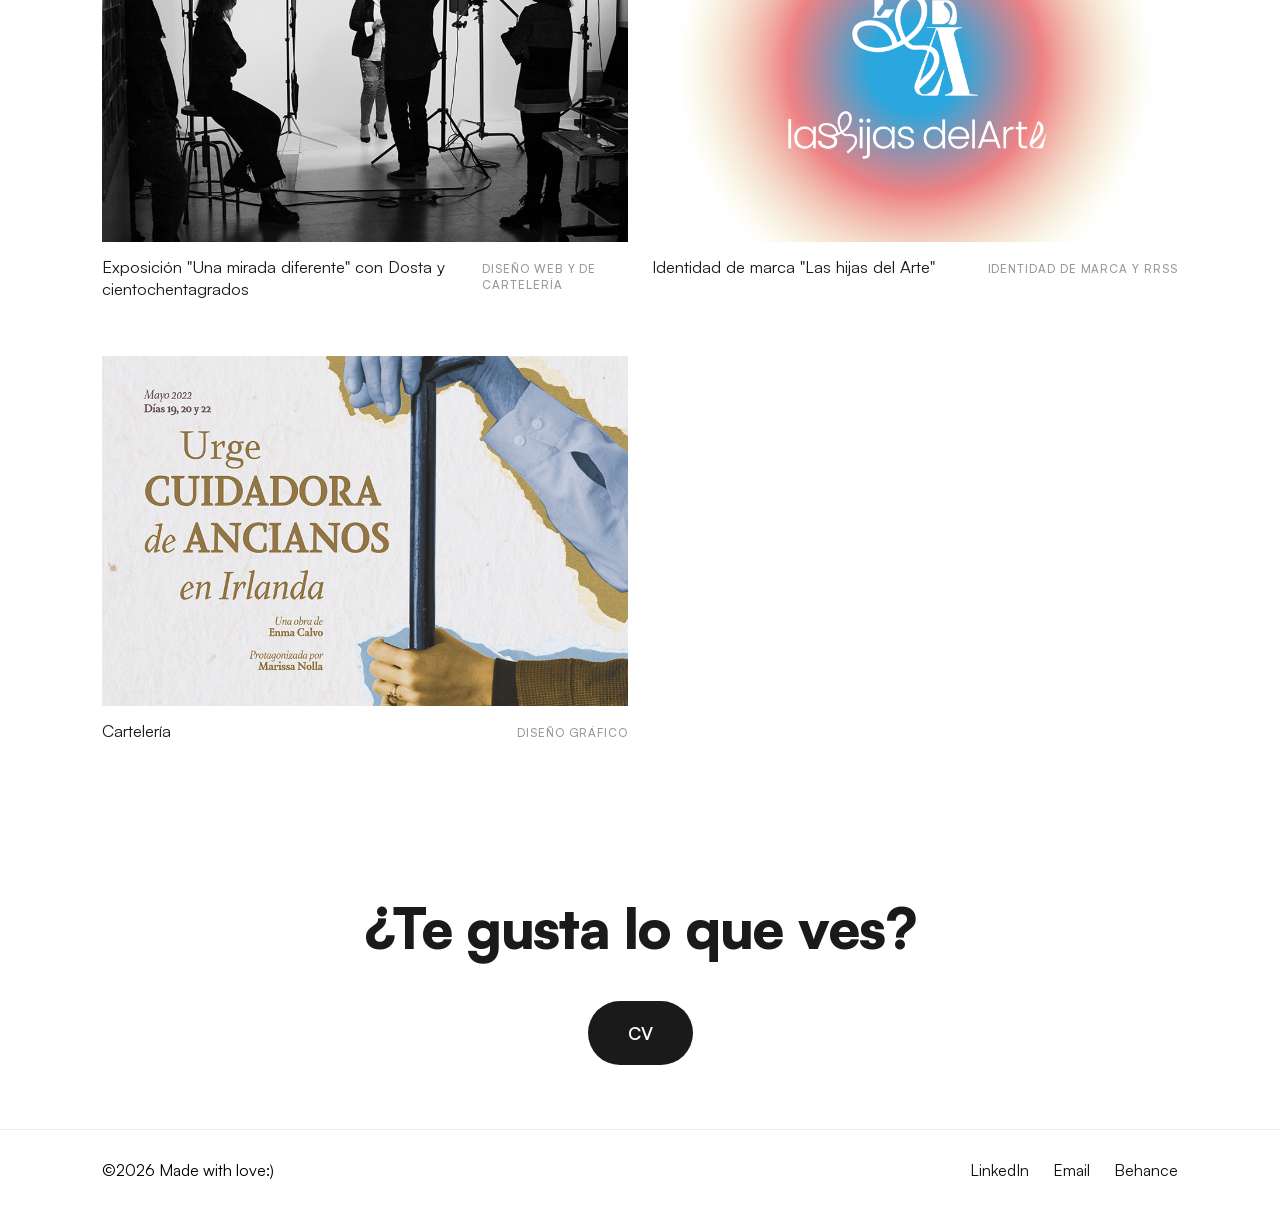
==== commit 9640ed9f: "martes20" ====
--- a/index.html
+++ b/index.html
@@ -41,7 +41,7 @@
             <!-- Grid -->
             <div class="portfolio-grid">
 
-                <a href="single-project-SEDE.html">
+                <a href="single-project-SEDE.html" data-lock>
                     <div class="item" data-category="uxui">
                         <div class="item-img">
                             <img src="assets/img/PORTADAS/1800X1200-sede.png" alt="SEDE" class="img-cover">
@@ -77,7 +77,7 @@
                     </div>
                 </a>
 
-                <a href="single-project-MIX.html">
+                <a href="single-project-MIX.html" data-lock>
                     <div class="item" data-category="uxui">
                         <div class="item-img">
                             <img src="assets/img/PORTADAS/1800X1200-mix.png" alt="Mix" class="img-cover">
--- a/assets/css/main.css
+++ b/assets/css/main.css
@@ -123,9 +123,9 @@
 -----------------------------------------------------*/
 
 .container {
-  max-width: 1280px;
-  margin: auto;
-  padding: 0 48px;
+  max-width: 1720px;
+  margin-inline: auto;
+  padding-inline: clamp(24px, 8vw, 140px);
 }
 
 .clearfix {
@@ -523,9 +523,9 @@
   justify-content: space-between;
   align-items: center;
   margin: 100px auto 0;
-  padding: 48px;
+  padding: 48px clamp(24px, 8vw, 140px);
   border-top: 1px solid var(--line);
-  max-width: 1280px;
+  max-width: 1720px;
 }
 
 .project-navigation-simple .nav-btn[data-i18n="nav.next"] {
@@ -549,15 +549,15 @@
 }
 
 .about-intro {
-  display: grid;
-  grid-template-columns: 1fr 1fr;
-  column-gap: 80px;
+  display: flex;
+  flex-direction: column;
+  align-items: flex-start;
+  gap: 28px;
   margin-bottom: 104px;
-  align-items: start;
 }
 
 .about-intro p {
-  grid-column: 2;
+  max-width: 640px;
 }
 
 .about-bio {
@@ -567,44 +567,25 @@
   color: #444;
 }
 
-.about-grid {
-  display: grid;
-  grid-template-columns: 1fr 1fr;
-  column-gap: 80px;
-  align-items: start;
-  margin-bottom: 104px;
-}
-
-.cell--photo { grid-column: 1; }
-
 .about-lists {
-  grid-column: 2;
-  display: grid;
-  grid-template-columns: 1.6fr 0.9fr;
-  column-gap: 40px;
-  align-items: start;
-}
-
-.cell--photo img {
-  width: 220px;
-  max-width: 100%;
-  display: block;
-  object-fit: cover;
-  aspect-ratio: 1 / 1;
-}
-
-.cell--exp {
   display: flex;
   flex-direction: column;
   gap: 40px;
-}
-
-.cell--exp > div,
-.cell--skills {
+  margin-bottom: 104px;
+  max-width: 640px;
+}
+
+.about-lists > div {
   display: flex;
   flex-direction: column;
   align-items: flex-start;
   gap: 24px;
+  width: 100%;
+}
+
+.exp-list,
+.cap-list {
+  width: 100%;
 }
 
 .exp-block-label {
@@ -636,9 +617,11 @@
 
 .exp-row {
   display: flex;
-  flex-direction: column;
-  align-items: flex-start;
-  gap: 0;
+  flex-direction: row;
+  justify-content: space-between;
+  align-items: baseline;
+  gap: 24px;
+  width: 100%;
 }
 
 .exp-role {
@@ -656,27 +639,39 @@
   gap: 4px;
 }
 
-.about-gallery {
+.about-chapters {
   display: grid;
-  grid-template-columns: 1fr 1fr 1fr;
+  grid-template-columns: 1fr 2fr 1fr;
   gap: 16px;
-}
-
-.about-gallery > div {
-  aspect-ratio: 4 / 3;
-  overflow: hidden;
-}
-
-.about-gallery img {
+  align-items: start;
+}
+
+.chapter-label {
+  min-height: 1.4em;
+  margin: 0 0 12px;
+  font-size: 0.875rem;
+  font-weight: 500;
+  letter-spacing: 0.04em;
+  line-height: 1.4;
+  color: #666;
+  white-space: nowrap;
+}
+
+.chapter-label > span:first-child {
+  color: #999;
+}
+
+.chapter-photos {
+  display: grid;
+  grid-template-columns: 1.35fr 1fr;
+  gap: 16px;
+}
+
+.chapter img {
+  display: block;
   width: 100%;
-  height: 100%;
-  display: block;
+  aspect-ratio: 3 / 4;
   object-fit: cover;
-  transition: transform 0.4s ease;
-}
-
-.about-gallery > div:hover img {
-  transform: scale(1.03);
 }
 
 .cell--social {
@@ -706,41 +701,156 @@
 .social-item:hover { color: var(--accent); }
 
 /*-----------------------------------------------------
-14. Cursor personalizado
------------------------------------------------------*/
-
-* { cursor: none; }
-
-.cursor {
-  width: 12px;
-  height: 12px;
-  background: var(--accent);
-  border-radius: 50%;
+14. Cortina de PIN
+   Quitar data-lock del body de la ficha para dejarla abierta.
+-----------------------------------------------------*/
+
+body[data-lock],
+body.pin-open {
+  overflow: hidden;
+}
+
+body[data-lock] .single-project,
+body[data-lock] .project-navigation-simple {
+  visibility: hidden;
+}
+
+.pin-gate {
   position: fixed;
-  top: 0;
-  left: 0;
-  pointer-events: none;
-  z-index: 9999;
-  transform: translate(-50%, -50%);
-  transition: transform 0.15s ease, width 0.2s ease, height 0.2s ease;
-}
-
-.cursor.hover {
-  width: 28px;
-  height: 28px;
-  opacity: 0.5;
-}
-
-/*-----------------------------------------------------
-15. Responsive
------------------------------------------------------*/
-
-@media (max-width: 1024px) {
-  .container { padding: 0 24px; }
-}
+  inset: 0;
+  z-index: 200;
+  display: flex;
+  align-items: center;
+  justify-content: center;
+  padding: 24px;
+  background: rgba(255, 255, 255, 0.4);
+}
+
+.pin-card {
+  width: min(360px, 100%);
+  display: flex;
+  flex-direction: column;
+  align-items: flex-start;
+  gap: 10px;
+  padding: 28px 24px;
+  background: var(--paper);
+  border: 1px solid var(--line);
+}
+
+.pin-title {
+  font-size: 1.2rem;
+  font-weight: 600;
+  line-height: 1.25;
+  color: var(--heading);
+}
+
+.pin-text {
+  font-family: 'Poppins', sans-serif;
+  font-size: 1rem;
+  font-weight: 400;
+  line-height: 1.6;
+  color: #444;
+}
+
+.pin-input {
+  width: 100%;
+  margin-top: 6px;
+  padding: 10px 12px;
+  border: 1px solid #ddd;
+  border-radius: 8px;
+  background: var(--paper);
+  font-family: 'Satoshi', sans-serif;
+  font-size: 1rem;
+  color: var(--ink);
+  outline: none;
+}
+
+.pin-card.is-error .pin-input {
+  border-color: var(--accent);
+}
+
+.pin-error {
+  font-family: 'Poppins', sans-serif;
+  font-size: 0.875rem;
+  line-height: 1.4;
+  color: var(--accent);
+}
+
+.pin-error[hidden] {
+  display: none;
+}
+
+.pin-actions {
+  display: flex;
+  align-items: center;
+  gap: 16px;
+  margin-top: 6px;
+}
+
+.pin-submit {
+  padding: 9px 18px;
+  border: none;
+  border-radius: 999px;
+  background: var(--heading);
+  color: var(--paper);
+  font-family: 'Satoshi', sans-serif;
+  font-size: 0.875rem;
+  font-weight: 600;
+  line-height: 1.2;
+  cursor: pointer;
+}
+
+.pin-submit:hover {
+  background: #333;
+}
+
+.pin-back {
+  padding: 0;
+  border: none;
+  background: none;
+  font-family: 'Satoshi', sans-serif;
+  font-size: 0.875rem;
+  font-weight: 500;
+  color: #666;
+}
+
+.pin-back:hover {
+  color: var(--accent);
+}
+
+/*-----------------------------------------------------
+15. Cursor personalizado
+-----------------------------------------------------*/
+
+@media (hover: hover) and (pointer: fine) {
+  * { cursor: none; }
+
+  .cursor {
+    width: 12px;
+    height: 12px;
+    background: var(--accent);
+    border-radius: 50%;
+    position: fixed;
+    top: 0;
+    left: 0;
+    pointer-events: none;
+    z-index: 9999;
+    transform: translate(-50%, -50%);
+    transition: transform 0.15s ease, width 0.2s ease, height 0.2s ease;
+  }
+
+  .cursor.hover {
+    width: 28px;
+    height: 28px;
+    opacity: 0.5;
+  }
+}
+
+/*-----------------------------------------------------
+16. Responsive
+-----------------------------------------------------*/
 
 @media (max-width: 768px) {
-  .container { padding: 0 20px; }
 
   .hero { padding: 48px 0 40px; }
   .hero .social-links {
@@ -774,7 +884,7 @@
     text-align: center;
     line-height: 1.6;
     height: auto;
-    padding: 24px 0;
+    padding-block: 24px;
   }
 
   .single-project .intro { grid-template-columns: 1fr; margin: 48px 0 64px; }
@@ -783,14 +893,12 @@
   .single-project .intro p { grid-column: 1; grid-row: auto; }
   .single-project .info { width: 100%; margin: 64px 0; }
   .img-halved { grid-template-columns: 1fr; margin: 64px 0; }
-  .project-navigation-simple { padding: 32px 20px; }
+  .project-navigation-simple { padding-block: 32px; }
   .nav-btn { font-size: 1.2rem; }
 
   .about-wrapper { padding: 48px 0 80px; }
-  .about-intro { grid-template-columns: 1fr; row-gap: 24px; margin-bottom: 64px; }
-  .about-intro p { grid-column: 1; }
-  .about-grid { grid-template-columns: 1fr; row-gap: 40px; margin-bottom: 64px; }
-  .cell--photo, .about-lists { grid-column: 1; }
-  .about-lists { grid-template-columns: 1fr; row-gap: 40px; }
-  .about-gallery { grid-template-columns: 1fr; }
+  .about-intro { margin-bottom: 64px; }
+  .about-lists { margin-bottom: 64px; }
+  .about-chapters { grid-template-columns: 1fr; gap: 32px; }
+  .exp-row { flex-direction: column; align-items: flex-start; gap: 0; }
 }
